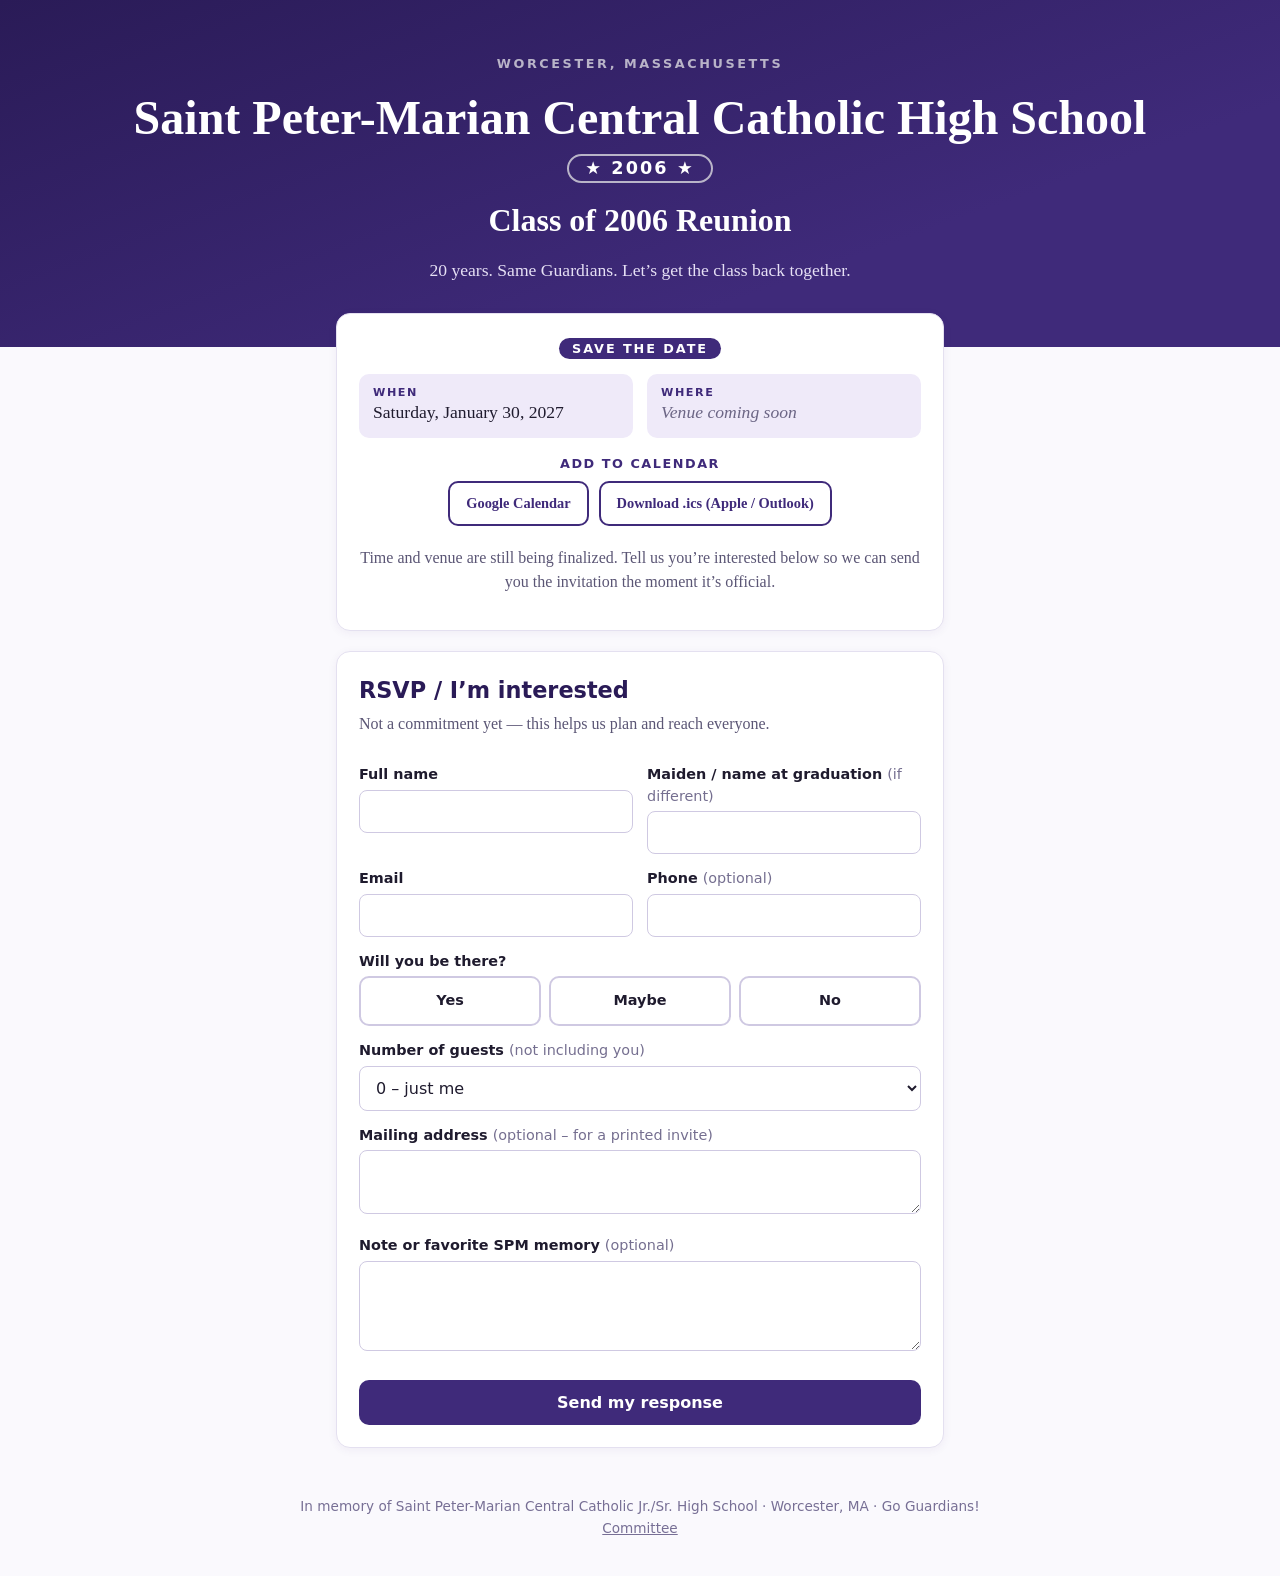
==== index.html @ f058d0aa "Set reunion date (Jan 30, 2027) and add add-to-calendar" ====
<!doctype html>
<html lang="en">
<head>
<meta charset="utf-8">
<meta name="viewport" content="width=device-width, initial-scale=1">
<title>Class of 2006 Reunion</title>
<meta name="description" content="Saint Peter-Marian Central Catholic High School, Class of 2006 – 20-year reunion. Save the date and RSVP.">
<meta property="og:title" content="SPM Class of 2006 – 20-Year Reunion">
<meta property="og:description" content="Save the date and let us know if you're coming.">
<link rel="stylesheet" href="style.css">
</head>
<body>
<header class="hero">
  <div class="eyebrow" id="loc">Worcester, Massachusetts</div>
  <h1 id="school">Saint Peter-Marian Central Catholic High School</h1>
  <div class="year" id="year">&#9733; 2006 &#9733;</div>
  <h1 id="title" style="font-size:clamp(1.4rem,4.5vw,2rem);margin-top:.5em">Class of 2006 Reunion</h1>
  <p id="tagline"></p>
</header>

<main class="wrap">
  <section class="card save">
    <span class="badge">Save the date</span>
    <div class="facts">
      <div class="fact tbd" id="f-date"><small>When</small><span>Date coming soon</span></div>
      <div class="fact tbd" id="f-venue"><small>Where</small><span>Venue coming soon</span></div>
    </div>
    <div id="cal" hidden style="margin-top:16px">
      <div class="sans" style="font-size:.8rem;font-weight:700;letter-spacing:.12em;text-transform:uppercase;color:var(--purple);margin-bottom:8px">Add to calendar</div>
      <a class="btn secondary" id="cal-google" target="_blank" rel="noopener">Google Calendar</a>
      <a class="btn secondary" id="cal-ics" href="#" style="margin-left:6px">Download .ics (Apple / Outlook)</a>
    </div>
    <p class="sub" style="margin-top:14px">Time and venue are still being finalized. Tell us you&rsquo;re interested below so we can send you the invitation the moment it&rsquo;s official.</p>
  </section>

  <section class="card" id="rsvp-card">
    <div id="form-head">
      <h2>RSVP / I&rsquo;m interested</h2>
      <p class="sub">Not a commitment yet &mdash; this helps us plan and reach everyone.</p>
    </div>
    <form id="rsvp" novalidate onsubmit="return false">
      <div class="row">
        <div><label for="full_name">Full name</label><input id="full_name" name="full_name" required maxlength="200" autocomplete="name"></div>
        <div><label for="maiden_name">Maiden / name at graduation <span class="opt">(if different)</span></label><input id="maiden_name" name="maiden_name" maxlength="200"></div>
      </div>
      <div class="row">
        <div><label for="email">Email</label><input id="email" name="email" type="email" required maxlength="320" autocomplete="email"></div>
        <div><label for="phone">Phone <span class="opt">(optional)</span></label><input id="phone" name="phone" type="tel" maxlength="50" autocomplete="tel"></div>
      </div>
      <label id="att-l">Will you be there?</label>
      <div class="choices" role="radiogroup" aria-labelledby="att-l">
        <label><input type="radio" name="attending" value="yes"><span>Yes</span></label>
        <label><input type="radio" name="attending" value="maybe"><span>Maybe</span></label>
        <label><input type="radio" name="attending" value="no"><span>No</span></label>
      </div>
      <div id="guests-wrap">
        <label for="guests">Number of guests <span class="opt">(not including you)</span></label>
        <select id="guests" name="guests"><option value="0">0 &ndash; just me</option><option>1</option><option>2</option><option>3</option><option>4</option><option>5</option></select>
      </div>
      <label for="address">Mailing address <span class="opt">(optional &ndash; for a printed invite)</span></label>
      <textarea id="address" name="address" rows="2" maxlength="500" autocomplete="street-address" style="min-height:64px"></textarea>
      <label for="note">Note or favorite SPM memory <span class="opt">(optional)</span></label>
      <textarea id="note" name="note" maxlength="3000"></textarea>
      <div class="hp" aria-hidden="true"><label>Website <input name="website" tabindex="-1" autocomplete="off"></label></div>
      <div class="msg err" id="err" hidden></div>
      <button class="submit" id="go" type="submit">Send my response</button>
    </form>
    <div class="thanks" id="thanks" hidden>
      <h2>Thank you! &#127881;</h2>
      <p id="thanks-msg"></p>
      <p class="sub">Once you&rsquo;re done here, tell your classmates &mdash; share this page!</p>
    </div>
  </section>
</main>
<footer>
  <div>In memory of Saint Peter-Marian Central Catholic Jr./Sr. High School &middot; Worcester, MA &middot; Go Guardians!</div>
  <div id="contact" style="margin-top:6px"></div>
  <div style="margin-top:6px"><a href="admin.html" rel="nofollow">Committee</a></div>
</footer>
<script src="config.js"></script>
<script src="app.js"></script>
</body>
</html>
---- style.css ----
:root{--purple:#3f2a7a;--purple-d:#2a1b57;--purple-l:#efeaf9;--silver:#b9b4c8;--ink:#1f1b2e;--bg:#faf9fd;--ok:#1f7a4d;--warn:#b26a00;--bad:#a1263a}
*{box-sizing:border-box}
html{-webkit-text-size-adjust:100%}
body{margin:0;font-family:Georgia,"Times New Roman",serif;color:var(--ink);background:var(--bg);line-height:1.5}
h1,h2,h3,.sans,label,button,input,select,textarea,table{font-family:system-ui,-apple-system,"Segoe UI",Roboto,Helvetica,Arial,sans-serif}
.hero{background:linear-gradient(160deg,var(--purple-d),var(--purple) 70%);color:#fff;text-align:center;padding:56px 20px 64px}
.hero .eyebrow{letter-spacing:.2em;text-transform:uppercase;font:600 .8rem system-ui,sans-serif;color:var(--silver)}
.hero h1{font-family:Georgia,serif;font-size:clamp(1.8rem,6vw,3rem);margin:.4em 0 .1em;line-height:1.15}
.hero .year{display:inline-block;margin:.2em 0;padding:.15em .9em;border:2px solid var(--silver);border-radius:999px;font:700 1.1rem system-ui,sans-serif;letter-spacing:.12em}
.hero p{max-width:34rem;margin:1em auto 0;color:#e6e0f5;font-size:1.1rem}
.wrap{max-width:40rem;margin:0 auto;padding:0 16px}
.card{background:#fff;border:1px solid #e4e0f0;border-radius:14px;padding:22px;box-shadow:0 2px 10px rgba(63,42,122,.06);margin:20px 0}
.save{margin-top:-34px;text-align:center}
.save .badge{display:inline-block;background:var(--purple);color:#fff;border-radius:999px;padding:.25em 1em;font:700 .8rem system-ui;letter-spacing:.15em;text-transform:uppercase}
.facts{display:grid;gap:14px;margin-top:14px}
@media(min-width:560px){.facts{grid-template-columns:1fr 1fr}}
.fact{background:var(--purple-l);border-radius:10px;padding:12px 14px;text-align:left}
.fact small{display:block;font:700 .7rem system-ui;letter-spacing:.14em;text-transform:uppercase;color:var(--purple)}
.fact span{font-size:1.1rem}
.fact.tbd span{color:#6c6685;font-style:italic}
h2{color:var(--purple-d);margin:0 0 4px;font-size:1.4rem}
.sub{margin:0 0 14px;color:#5b5675}
label{display:block;font-weight:600;font-size:.9rem;margin:14px 0 4px}
label .opt{font-weight:400;color:#756f90}
input,select,textarea{width:100%;font-size:16px;padding:11px 12px;border:1px solid #cfc9e2;border-radius:8px;background:#fff;color:var(--ink)}
input:focus,select:focus,textarea:focus{outline:2px solid var(--purple);outline-offset:1px;border-color:var(--purple)}
textarea{min-height:90px;resize:vertical}
.row{display:grid;gap:0 14px}
@media(min-width:560px){.row{grid-template-columns:1fr 1fr}}
.choices{display:flex;gap:8px;flex-wrap:wrap}
.choices label{flex:1;min-width:6rem;margin:0;font-weight:600}
.choices input{position:absolute;opacity:0;width:1px;height:1px}
.choices span{display:block;text-align:center;padding:12px;border:2px solid #cfc9e2;border-radius:10px;cursor:pointer;background:#fff}
.choices input:checked+span{background:var(--purple);color:#fff;border-color:var(--purple)}
.choices input:focus-visible+span{outline:2px solid var(--purple);outline-offset:2px}
button,.btn{background:var(--purple);color:#fff;border:0;border-radius:10px;padding:13px 22px;font-size:1rem;font-weight:700;cursor:pointer;text-decoration:none;display:inline-block}
button:hover,.btn:hover{background:var(--purple-d)}
button.secondary{background:#fff;color:var(--purple);border:2px solid var(--purple)}
button.danger{background:#fff;color:var(--bad);border:1px solid var(--bad);padding:6px 10px;font-size:.8rem}
button:disabled{opacity:.6;cursor:wait}
.submit{margin-top:22px;width:100%}
.hp{position:absolute;left:-9999px;height:0;overflow:hidden}
.msg{padding:12px 14px;border-radius:8px;margin-top:14px;font-family:system-ui}
.msg.err{background:#fdecef;color:var(--bad)}
.thanks{text-align:center;padding:20px 8px}
.thanks h2{font-size:1.7rem}
footer{text-align:center;color:#776f95;font:.85rem system-ui;padding:30px 16px 40px}
footer a{color:inherit}
/* admin */
.admin{max-width:78rem;margin:0 auto;padding:16px}
.counts{display:grid;grid-template-columns:repeat(2,1fr);gap:10px;margin:14px 0}
@media(min-width:700px){.counts{grid-template-columns:repeat(5,1fr)}}
.stat{background:#fff;border:1px solid #e4e0f0;border-radius:12px;padding:12px;text-align:center}
.stat b{display:block;font-size:1.8rem;color:var(--purple-d)}
.stat small{font:700 .7rem system-ui;letter-spacing:.1em;text-transform:uppercase;color:#6c6685}
.tools{display:flex;gap:10px;flex-wrap:wrap;align-items:center;margin:10px 0}
.tools input{max-width:20rem}
.tablewrap{overflow-x:auto;background:#fff;border:1px solid #e4e0f0;border-radius:12px}
table{border-collapse:collapse;width:100%;font-size:.88rem}
th,td{text-align:left;padding:9px 10px;border-bottom:1px solid #eee9f7;vertical-align:top}
th{background:var(--purple-l);color:var(--purple-d);white-space:nowrap}
td.note{min-width:14rem;max-width:26rem;white-space:pre-wrap}
.pill{display:inline-block;padding:2px 9px;border-radius:999px;font-weight:700;font-size:.78rem;color:#fff}
.pill.yes{background:var(--ok)}.pill.maybe{background:var(--warn)}.pill.no{background:var(--bad)}

a.btn.secondary{background:#fff;color:var(--purple);border:2px solid var(--purple);padding:10px 16px;font-size:.9rem;margin-bottom:6px}
a.btn.secondary:hover{background:var(--purple-l)}
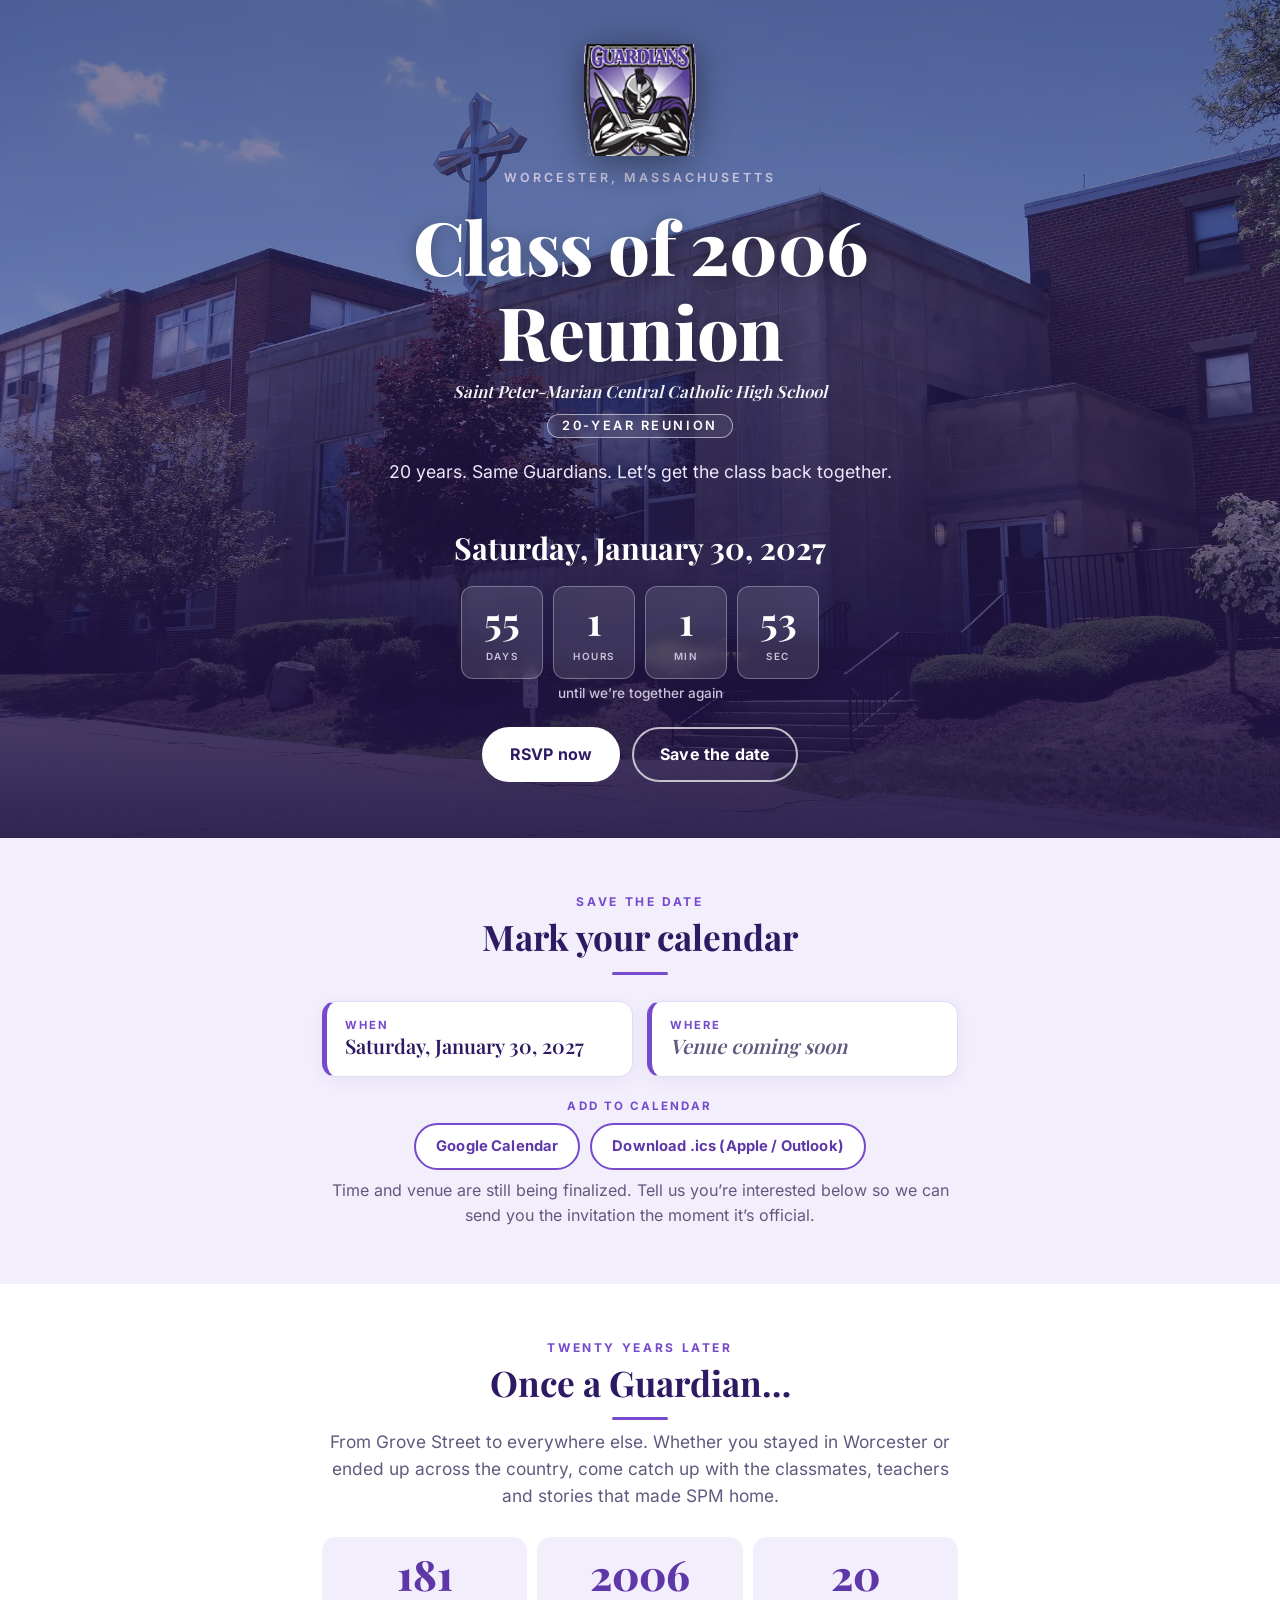
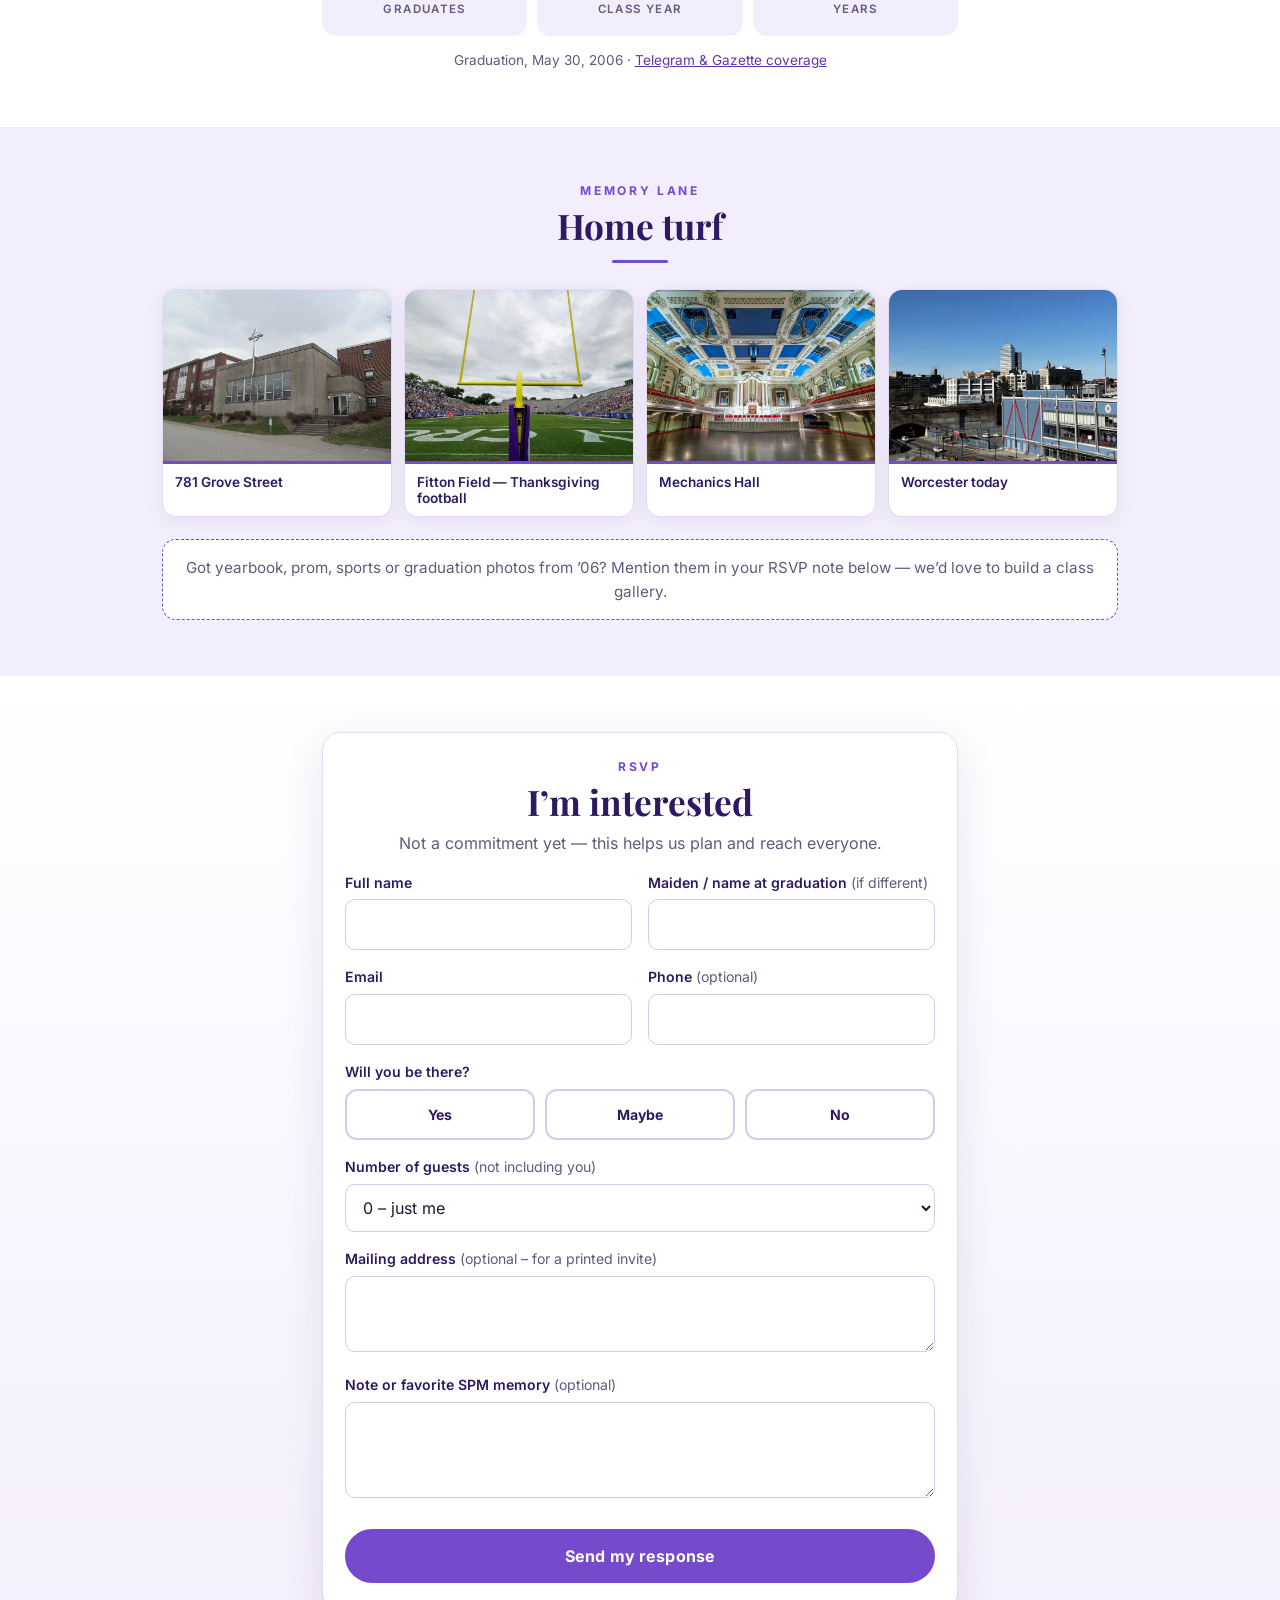
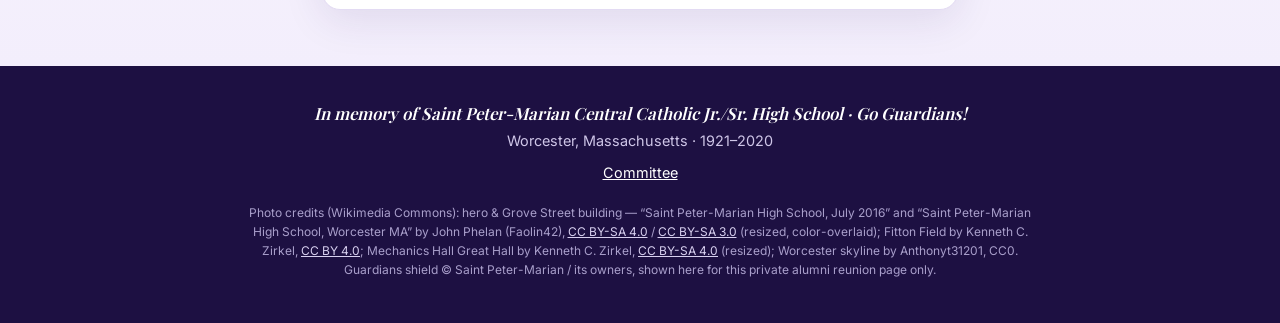
==== commit 85ba3461: "Redesign: school purple/white, photo hero, countdown, gallery, self-hosted fonts and optimized image" ====
--- a/index.html
+++ b/index.html
@@ -6,76 +6,145 @@
 <title>Class of 2006 Reunion</title>
 <meta name="description" content="Saint Peter-Marian Central Catholic High School, Class of 2006 – 20-year reunion. Save the date and RSVP.">
 <meta property="og:title" content="SPM Class of 2006 – 20-Year Reunion">
-<meta property="og:description" content="Save the date and let us know if you're coming.">
+<meta property="og:description" content="Saturday, January 30, 2027. Save the date and let us know you're coming.">
+<meta property="og:image" content="img/hero-sm.webp">
+<meta name="theme-color" content="#2E1A63">
+<link rel="icon" href="img/guardians.webp" type="image/webp">
+<link rel="preload" href="fonts/PlayfairDisplay-48d1e9.woff2" as="font" type="font/woff2" crossorigin>
 <link rel="stylesheet" href="style.css">
 </head>
 <body>
 <header class="hero">
-  <div class="eyebrow" id="loc">Worcester, Massachusetts</div>
-  <h1 id="school">Saint Peter-Marian Central Catholic High School</h1>
-  <div class="year" id="year">&#9733; 2006 &#9733;</div>
-  <h1 id="title" style="font-size:clamp(1.4rem,4.5vw,2rem);margin-top:.5em">Class of 2006 Reunion</h1>
-  <p id="tagline"></p>
+  <div class="hero-in">
+    <div class="crest"><img src="img/guardians.webp" alt="Saint Peter-Marian Guardians shield" width="112" height="112"></div>
+    <div class="eyebrow" id="loc">Worcester, Massachusetts</div>
+    <h1 id="title">Class of 2006 Reunion</h1>
+    <p class="school" id="school">Saint Peter-Marian Central Catholic High School</p>
+    <div class="year" id="year">20 Years</div>
+    <p class="tagline" id="tagline"></p>
+    <div class="hero-date tbd" id="hero-date">Date coming soon</div>
+    <div class="countdown" id="countdown" hidden>
+      <div class="cd"><b id="cd-d">0</b><small>Days</small></div>
+      <div class="cd"><b id="cd-h">0</b><small>Hours</small></div>
+      <div class="cd"><b id="cd-m">0</b><small>Min</small></div>
+      <div class="cd"><b id="cd-s">0</b><small>Sec</small></div>
+    </div>
+    <p class="cd-note" id="cd-note" hidden></p>
+    <div class="cta">
+      <a class="btn light" href="#rsvp-card">RSVP now</a>
+      <a class="btn ghost" href="#save">Save the date</a>
+    </div>
+  </div>
 </header>
 
-<main class="wrap">
-  <section class="card save">
-    <span class="badge">Save the date</span>
-    <div class="facts">
-      <div class="fact tbd" id="f-date"><small>When</small><span>Date coming soon</span></div>
-      <div class="fact tbd" id="f-venue"><small>Where</small><span>Venue coming soon</span></div>
+<main>
+  <section class="save" id="save">
+    <div class="wrap narrow center">
+      <div class="kicker">Save the date</div>
+      <h2>Mark your calendar</h2>
+      <div class="divider"></div>
+      <div class="facts">
+        <div class="fact tbd" id="f-date"><small>When</small><span>Date coming soon</span></div>
+        <div class="fact tbd" id="f-venue"><small>Where</small><span>Venue coming soon</span></div>
+      </div>
+      <div class="calbox" id="cal" hidden>
+        <div class="lbl">Add to calendar</div>
+        <a class="btn secondary" id="cal-google" target="_blank" rel="noopener">Google Calendar</a>
+        <a class="btn secondary" id="cal-ics" href="#">Download .ics (Apple / Outlook)</a>
+      </div>
+      <p class="sub">Time and venue are still being finalized. Tell us you&rsquo;re interested below so we can send you the invitation the moment it&rsquo;s official.</p>
     </div>
-    <div id="cal" hidden style="margin-top:16px">
-      <div class="sans" style="font-size:.8rem;font-weight:700;letter-spacing:.12em;text-transform:uppercase;color:var(--purple);margin-bottom:8px">Add to calendar</div>
-      <a class="btn secondary" id="cal-google" target="_blank" rel="noopener">Google Calendar</a>
-      <a class="btn secondary" id="cal-ics" href="#" style="margin-left:6px">Download .ics (Apple / Outlook)</a>
-    </div>
-    <p class="sub" style="margin-top:14px">Time and venue are still being finalized. Tell us you&rsquo;re interested below so we can send you the invitation the moment it&rsquo;s official.</p>
   </section>
 
-  <section class="card" id="rsvp-card">
-    <div id="form-head">
-      <h2>RSVP / I&rsquo;m interested</h2>
-      <p class="sub">Not a commitment yet &mdash; this helps us plan and reach everyone.</p>
+  <section class="about">
+    <div class="wrap narrow center">
+      <div class="kicker">Twenty years later</div>
+      <h2>Once a Guardian&hellip;</h2>
+      <div class="divider"></div>
+      <p class="sub" style="font-size:1.08rem">From Grove Street to everywhere else. Whether you stayed in Worcester or ended up across the country, come catch up with the classmates, teachers and stories that made SPM home.</p>
+      <div class="stats">
+        <div><b>181</b><span>Graduates</span></div>
+        <div><b>2006</b><span>Class year</span></div>
+        <div><b>20</b><span>Years</span></div>
+      </div>
+      <p class="sub" style="font-size:.85rem;margin-top:14px">Graduation, May 30, 2006 &middot; <a href="https://www.telegram.com/story/news/local/east-valley/2006/05/31/power-potential/53092693007/" target="_blank" rel="noopener">Telegram &amp; Gazette coverage</a></p>
     </div>
-    <form id="rsvp" novalidate onsubmit="return false">
-      <div class="row">
-        <div><label for="full_name">Full name</label><input id="full_name" name="full_name" required maxlength="200" autocomplete="name"></div>
-        <div><label for="maiden_name">Maiden / name at graduation <span class="opt">(if different)</span></label><input id="maiden_name" name="maiden_name" maxlength="200"></div>
+  </section>
+
+  <section style="background:var(--lav)">
+    <div class="wrap">
+      <div class="center">
+        <div class="kicker">Memory lane</div>
+        <h2>Home turf</h2>
+        <div class="divider"></div>
       </div>
-      <div class="row">
-        <div><label for="email">Email</label><input id="email" name="email" type="email" required maxlength="320" autocomplete="email"></div>
-        <div><label for="phone">Phone <span class="opt">(optional)</span></label><input id="phone" name="phone" type="tel" maxlength="50" autocomplete="tel"></div>
+      <div class="gallery">
+        <figure><img src="img/spm-grove.webp" alt="Saint Peter-Marian High School building on Grove Street, Worcester" loading="lazy" width="900" height="675"><figcaption>781 Grove Street</figcaption></figure>
+        <figure><img src="img/fitton-field.webp" alt="Fitton Field at Holy Cross" loading="lazy" width="900" height="600"><figcaption>Fitton Field &mdash; Thanksgiving football</figcaption></figure>
+        <figure><img src="img/mechanics-hall.webp" alt="Great Hall of Mechanics Hall, Worcester" loading="lazy" width="900" height="528"><figcaption>Mechanics Hall</figcaption></figure>
+        <figure><img src="img/worcester-skyline.webp" alt="Worcester skyline" loading="lazy" width="1100" height="427"><figcaption>Worcester today</figcaption></figure>
       </div>
-      <label id="att-l">Will you be there?</label>
-      <div class="choices" role="radiogroup" aria-labelledby="att-l">
-        <label><input type="radio" name="attending" value="yes"><span>Yes</span></label>
-        <label><input type="radio" name="attending" value="maybe"><span>Maybe</span></label>
-        <label><input type="radio" name="attending" value="no"><span>No</span></label>
+      <div class="photo-ask">Got yearbook, prom, sports or graduation photos from &rsquo;06? Mention them in your RSVP note below &mdash; we&rsquo;d love to build a class gallery.</div>
+    </div>
+  </section>
+
+  <section class="rsvp-sec">
+    <div class="wrap narrow">
+      <div class="card" id="rsvp-card">
+        <div id="form-head" class="center">
+          <div class="kicker">RSVP</div>
+          <h2>I&rsquo;m interested</h2>
+          <p class="sub">Not a commitment yet &mdash; this helps us plan and reach everyone.</p>
+        </div>
+        <form id="rsvp" novalidate onsubmit="return false">
+          <div class="row">
+            <div><label for="full_name">Full name</label><input id="full_name" name="full_name" required maxlength="200" autocomplete="name"></div>
+            <div><label for="maiden_name">Maiden / name at graduation <span class="opt">(if different)</span></label><input id="maiden_name" name="maiden_name" maxlength="200"></div>
+          </div>
+          <div class="row">
+            <div><label for="email">Email</label><input id="email" name="email" type="email" required maxlength="320" autocomplete="email"></div>
+            <div><label for="phone">Phone <span class="opt">(optional)</span></label><input id="phone" name="phone" type="tel" maxlength="50" autocomplete="tel"></div>
+          </div>
+          <label id="att-l">Will you be there?</label>
+          <div class="choices" role="radiogroup" aria-labelledby="att-l">
+            <label><input type="radio" name="attending" value="yes"><span>Yes</span></label>
+            <label><input type="radio" name="attending" value="maybe"><span>Maybe</span></label>
+            <label><input type="radio" name="attending" value="no"><span>No</span></label>
+          </div>
+          <div id="guests-wrap">
+            <label for="guests">Number of guests <span class="opt">(not including you)</span></label>
+            <select id="guests" name="guests"><option value="0">0 &ndash; just me</option><option>1</option><option>2</option><option>3</option><option>4</option><option>5</option></select>
+          </div>
+          <label for="address">Mailing address <span class="opt">(optional &ndash; for a printed invite)</span></label>
+          <textarea id="address" name="address" rows="2" maxlength="500" autocomplete="street-address" style="min-height:70px"></textarea>
+          <label for="note">Note or favorite SPM memory <span class="opt">(optional)</span></label>
+          <textarea id="note" name="note" maxlength="3000"></textarea>
+          <div class="hp" aria-hidden="true"><label>Website <input name="website" tabindex="-1" autocomplete="off"></label></div>
+          <div class="msg err" id="err" hidden></div>
+          <button class="submit" id="go" type="submit">Send my response</button>
+        </form>
+        <div class="thanks" id="thanks" hidden>
+          <h2>Thank you! &#127881;</h2>
+          <p id="thanks-msg"></p>
+          <p class="sub">Tell your classmates &mdash; share this page!</p>
+        </div>
       </div>
-      <div id="guests-wrap">
-        <label for="guests">Number of guests <span class="opt">(not including you)</span></label>
-        <select id="guests" name="guests"><option value="0">0 &ndash; just me</option><option>1</option><option>2</option><option>3</option><option>4</option><option>5</option></select>
-      </div>
-      <label for="address">Mailing address <span class="opt">(optional &ndash; for a printed invite)</span></label>
-      <textarea id="address" name="address" rows="2" maxlength="500" autocomplete="street-address" style="min-height:64px"></textarea>
-      <label for="note">Note or favorite SPM memory <span class="opt">(optional)</span></label>
-      <textarea id="note" name="note" maxlength="3000"></textarea>
-      <div class="hp" aria-hidden="true"><label>Website <input name="website" tabindex="-1" autocomplete="off"></label></div>
-      <div class="msg err" id="err" hidden></div>
-      <button class="submit" id="go" type="submit">Send my response</button>
-    </form>
-    <div class="thanks" id="thanks" hidden>
-      <h2>Thank you! &#127881;</h2>
-      <p id="thanks-msg"></p>
-      <p class="sub">Once you&rsquo;re done here, tell your classmates &mdash; share this page!</p>
     </div>
   </section>
 </main>
+
 <footer>
-  <div>In memory of Saint Peter-Marian Central Catholic Jr./Sr. High School &middot; Worcester, MA &middot; Go Guardians!</div>
-  <div id="contact" style="margin-top:6px"></div>
-  <div style="margin-top:6px"><a href="admin.html" rel="nofollow">Committee</a></div>
+  <div class="mem">In memory of Saint Peter-Marian Central Catholic Jr./Sr. High School &middot; Go Guardians!</div>
+  <div>Worcester, Massachusetts &middot; 1921&ndash;2020</div>
+  <div id="contact" style="margin-top:8px"></div>
+  <div style="margin-top:10px"><a href="admin.html" rel="nofollow">Committee</a></div>
+  <div class="credits">
+    Photo credits (Wikimedia Commons): hero &amp; Grove Street building &mdash; &ldquo;Saint Peter-Marian High School, July 2016&rdquo; and &ldquo;Saint Peter-Marian High School, Worcester MA&rdquo; by John Phelan (Faolin42), <a href="https://creativecommons.org/licenses/by-sa/4.0/" target="_blank" rel="noopener">CC BY-SA 4.0</a> / <a href="https://creativecommons.org/licenses/by-sa/3.0/" target="_blank" rel="noopener">CC BY-SA 3.0</a> (resized, color-overlaid);
+    Fitton Field by Kenneth C. Zirkel, <a href="https://creativecommons.org/licenses/by/4.0/" target="_blank" rel="noopener">CC BY 4.0</a>;
+    Mechanics Hall Great Hall by Kenneth C. Zirkel, <a href="https://creativecommons.org/licenses/by-sa/4.0/" target="_blank" rel="noopener">CC BY-SA 4.0</a> (resized);
+    Worcester skyline by Anthonyt31201, CC0.
+    Guardians shield &copy; Saint Peter-Marian / its owners, shown here for this private alumni reunion page only.
+  </div>
 </footer>
 <script src="config.js"></script>
 <script src="app.js"></script>
--- a/style.css
+++ b/style.css
@@ -1,67 +1,200 @@
-:root{--purple:#3f2a7a;--purple-d:#2a1b57;--purple-l:#efeaf9;--silver:#b9b4c8;--ink:#1f1b2e;--bg:#faf9fd;--ok:#1f7a4d;--warn:#b26a00;--bad:#a1263a}
+@font-face {
+  font-family: 'Inter';
+  font-style: normal;
+  font-weight: 400;
+  font-display: swap;
+  src: url(fonts/Inter-567244.woff2) format('woff2');
+  unicode-range: U+0000-00FF, U+0131, U+0152-0153, U+02BB-02BC, U+02C6, U+02DA, U+02DC, U+0304, U+0308, U+0329, U+2000-206F, U+20AC, U+2122, U+2191, U+2193, U+2212, U+2215, U+FEFF, U+FFFD;
+}
+@font-face {
+  font-family: 'Inter';
+  font-style: normal;
+  font-weight: 500;
+  font-display: swap;
+  src: url(fonts/Inter-567244.woff2) format('woff2');
+  unicode-range: U+0000-00FF, U+0131, U+0152-0153, U+02BB-02BC, U+02C6, U+02DA, U+02DC, U+0304, U+0308, U+0329, U+2000-206F, U+20AC, U+2122, U+2191, U+2193, U+2212, U+2215, U+FEFF, U+FFFD;
+}
+@font-face {
+  font-family: 'Inter';
+  font-style: normal;
+  font-weight: 600;
+  font-display: swap;
+  src: url(fonts/Inter-567244.woff2) format('woff2');
+  unicode-range: U+0000-00FF, U+0131, U+0152-0153, U+02BB-02BC, U+02C6, U+02DA, U+02DC, U+0304, U+0308, U+0329, U+2000-206F, U+20AC, U+2122, U+2191, U+2193, U+2212, U+2215, U+FEFF, U+FFFD;
+}
+@font-face {
+  font-family: 'Inter';
+  font-style: normal;
+  font-weight: 700;
+  font-display: swap;
+  src: url(fonts/Inter-567244.woff2) format('woff2');
+  unicode-range: U+0000-00FF, U+0131, U+0152-0153, U+02BB-02BC, U+02C6, U+02DA, U+02DC, U+0304, U+0308, U+0329, U+2000-206F, U+20AC, U+2122, U+2191, U+2193, U+2212, U+2215, U+FEFF, U+FFFD;
+}
+@font-face {
+  font-family: 'Playfair Display';
+  font-style: normal;
+  font-weight: 600;
+  font-display: swap;
+  src: url(fonts/PlayfairDisplay-48d1e9.woff2) format('woff2');
+  unicode-range: U+0000-00FF, U+0131, U+0152-0153, U+02BB-02BC, U+02C6, U+02DA, U+02DC, U+0304, U+0308, U+0329, U+2000-206F, U+20AC, U+2122, U+2191, U+2193, U+2212, U+2215, U+FEFF, U+FFFD;
+}
+@font-face {
+  font-family: 'Playfair Display';
+  font-style: normal;
+  font-weight: 700;
+  font-display: swap;
+  src: url(fonts/PlayfairDisplay-48d1e9.woff2) format('woff2');
+  unicode-range: U+0000-00FF, U+0131, U+0152-0153, U+02BB-02BC, U+02C6, U+02DA, U+02DC, U+0304, U+0308, U+0329, U+2000-206F, U+20AC, U+2122, U+2191, U+2193, U+2212, U+2215, U+FEFF, U+FFFD;
+}
+@font-face {
+  font-family: 'Playfair Display';
+  font-style: normal;
+  font-weight: 800;
+  font-display: swap;
+  src: url(fonts/PlayfairDisplay-48d1e9.woff2) format('woff2');
+  unicode-range: U+0000-00FF, U+0131, U+0152-0153, U+02BB-02BC, U+02C6, U+02DA, U+02DC, U+0304, U+0308, U+0329, U+2000-206F, U+20AC, U+2122, U+2191, U+2193, U+2212, U+2215, U+FEFF, U+FFFD;
+}
+/* ===== SPM Class of 2006 — purple & white =====
+   Brand purple #754ACC (school color per MaxPreps school profile; matches the Guardians shield). */
+:root{
+  --purple:#754ACC; --purple-m:#5E37A8; --purple-d:#2E1A63; --purple-dd:#1d1042;
+  --lav:#F3EEFC; --lav2:#E6DCF8; --silver:#C9C3DC; --ink:#1E1735; --muted:#62597F; --line:#E3DBF3;
+  --bg:#FFFFFF; --ok:#1F7A4D; --warn:#B26A00; --bad:#A1263A;
+  --serif:'Playfair Display',Georgia,'Times New Roman',serif;
+  --sans:'Inter',system-ui,-apple-system,'Segoe UI',Roboto,Helvetica,Arial,sans-serif;
+}
 *{box-sizing:border-box}
-html{-webkit-text-size-adjust:100%}
-body{margin:0;font-family:Georgia,"Times New Roman",serif;color:var(--ink);background:var(--bg);line-height:1.5}
-h1,h2,h3,.sans,label,button,input,select,textarea,table{font-family:system-ui,-apple-system,"Segoe UI",Roboto,Helvetica,Arial,sans-serif}
-.hero{background:linear-gradient(160deg,var(--purple-d),var(--purple) 70%);color:#fff;text-align:center;padding:56px 20px 64px}
-.hero .eyebrow{letter-spacing:.2em;text-transform:uppercase;font:600 .8rem system-ui,sans-serif;color:var(--silver)}
-.hero h1{font-family:Georgia,serif;font-size:clamp(1.8rem,6vw,3rem);margin:.4em 0 .1em;line-height:1.15}
-.hero .year{display:inline-block;margin:.2em 0;padding:.15em .9em;border:2px solid var(--silver);border-radius:999px;font:700 1.1rem system-ui,sans-serif;letter-spacing:.12em}
-.hero p{max-width:34rem;margin:1em auto 0;color:#e6e0f5;font-size:1.1rem}
-.wrap{max-width:40rem;margin:0 auto;padding:0 16px}
-.card{background:#fff;border:1px solid #e4e0f0;border-radius:14px;padding:22px;box-shadow:0 2px 10px rgba(63,42,122,.06);margin:20px 0}
-.save{margin-top:-34px;text-align:center}
-.save .badge{display:inline-block;background:var(--purple);color:#fff;border-radius:999px;padding:.25em 1em;font:700 .8rem system-ui;letter-spacing:.15em;text-transform:uppercase}
-.facts{display:grid;gap:14px;margin-top:14px}
-@media(min-width:560px){.facts{grid-template-columns:1fr 1fr}}
-.fact{background:var(--purple-l);border-radius:10px;padding:12px 14px;text-align:left}
-.fact small{display:block;font:700 .7rem system-ui;letter-spacing:.14em;text-transform:uppercase;color:var(--purple)}
-.fact span{font-size:1.1rem}
-.fact.tbd span{color:#6c6685;font-style:italic}
-h2{color:var(--purple-d);margin:0 0 4px;font-size:1.4rem}
-.sub{margin:0 0 14px;color:#5b5675}
-label{display:block;font-weight:600;font-size:.9rem;margin:14px 0 4px}
-label .opt{font-weight:400;color:#756f90}
-input,select,textarea{width:100%;font-size:16px;padding:11px 12px;border:1px solid #cfc9e2;border-radius:8px;background:#fff;color:var(--ink)}
-input:focus,select:focus,textarea:focus{outline:2px solid var(--purple);outline-offset:1px;border-color:var(--purple)}
-textarea{min-height:90px;resize:vertical}
-.row{display:grid;gap:0 14px}
-@media(min-width:560px){.row{grid-template-columns:1fr 1fr}}
-.choices{display:flex;gap:8px;flex-wrap:wrap}
-.choices label{flex:1;min-width:6rem;margin:0;font-weight:600}
+html{-webkit-text-size-adjust:100%;scroll-behavior:smooth}
+body{margin:0;font-family:var(--sans);color:var(--ink);background:var(--bg);line-height:1.55;font-size:16px}
+h1,h2,h3{font-family:var(--serif);line-height:1.15;margin:0}
+a{color:var(--purple-m)}
+img{max-width:100%;height:auto;display:block}
+.wrap{max-width:62rem;margin:0 auto;padding:0 18px}
+.narrow{max-width:42rem;margin-left:auto;margin-right:auto}
+
+/* ---- hero ---- */
+.hero{position:relative;color:#fff;text-align:center;overflow:hidden;isolation:isolate;
+  background:var(--purple-d) url(img/hero-sm.webp) center 40%/cover no-repeat}
+@media(min-width:900px){.hero{background-image:url(img/hero.webp)}}
+.hero::before{content:"";position:absolute;inset:0;z-index:-1;
+  background:linear-gradient(180deg,rgba(29,16,66,.55) 0%,rgba(46,26,99,.50) 40%,rgba(29,16,66,.90) 100%)}
+.hero-in{max-width:46rem;margin:0 auto;padding:44px 20px 56px}
+.crest{width:112px;height:112px;margin:0 auto 14px;filter:drop-shadow(0 6px 18px rgba(0,0,0,.45))}
+.crest img{width:100%;height:100%;object-fit:contain}
+.eyebrow{font:600 .78rem var(--sans);letter-spacing:.24em;text-transform:uppercase;color:var(--silver)}
+.hero h1{font-size:clamp(2.5rem,10vw,4.6rem);font-weight:800;margin:.25em 0 .1em;letter-spacing:-.01em;text-shadow:0 2px 20px rgba(0,0,0,.35)}
+.school{font:600 1.05rem var(--serif);font-style:italic;color:#fff;opacity:.95;margin:0}
+.year{display:inline-block;margin:.9em 0 0;padding:.3em 1.1em;border:1px solid rgba(255,255,255,.55);border-radius:999px;font:600 .8rem var(--sans);letter-spacing:.2em;text-transform:uppercase;background:rgba(255,255,255,.08);backdrop-filter:blur(4px)}
+.tagline{max-width:32rem;margin:1.1em auto 0;color:#EDE7FB;font-size:1.1rem}
+.hero-date{margin:1.4em 0 .2em;font:700 clamp(1.3rem,5vw,1.9rem) var(--serif)}
+.hero-date.tbd{font-style:italic;font-weight:600;opacity:.9}
+.countdown{display:flex;justify-content:center;gap:10px;margin:18px auto 6px}
+.cd{min-width:64px;padding:10px 6px;border-radius:12px;background:rgba(255,255,255,.12);border:1px solid rgba(255,255,255,.3);backdrop-filter:blur(6px)}
+.cd b{display:block;font:700 1.9rem var(--serif);line-height:1.1;font-variant-numeric:tabular-nums}
+.cd small{font:600 .62rem var(--sans);letter-spacing:.16em;text-transform:uppercase;color:var(--silver)}
+@media(min-width:560px){.cd{min-width:82px;padding:12px 8px}.cd b{font-size:2.4rem}}
+.cd-note{font:500 .85rem var(--sans);color:var(--silver);margin:0}
+.cta{display:flex;gap:12px;justify-content:center;flex-wrap:wrap;margin-top:26px}
+
+/* ---- buttons ---- */
+button,.btn{font-family:var(--sans);background:var(--purple);color:#fff;border:2px solid var(--purple);border-radius:999px;padding:13px 26px;font-size:1rem;font-weight:700;cursor:pointer;text-decoration:none;display:inline-block;transition:.15s;letter-spacing:.01em}
+button:hover,.btn:hover{background:var(--purple-m);border-color:var(--purple-m)}
+.btn.light{background:#fff;color:var(--purple-d);border-color:#fff}
+.btn.light:hover{background:var(--lav);border-color:var(--lav)}
+.btn.ghost{background:transparent;color:#fff;border-color:rgba(255,255,255,.7)}
+.btn.ghost:hover{background:rgba(255,255,255,.14)}
+button.secondary,a.btn.secondary{background:#fff;color:var(--purple-m);border:2px solid var(--purple);padding:10px 20px;font-size:.92rem}
+button.secondary:hover,a.btn.secondary:hover{background:var(--lav)}
+button.danger{background:#fff;color:var(--bad);border:1px solid var(--bad);padding:5px 12px;font-size:.78rem}
+button.danger:hover{background:#fdecef}
+button:disabled{opacity:.6;cursor:wait}
+a:focus-visible,button:focus-visible{outline:3px solid #fff;outline-offset:2px;box-shadow:0 0 0 5px var(--purple)}
+
+/* ---- sections ---- */
+section{padding:56px 0}
+.kicker{font:700 .75rem var(--sans);letter-spacing:.22em;text-transform:uppercase;color:var(--purple);margin-bottom:8px}
+h2{color:var(--purple-d);font-size:clamp(1.6rem,5vw,2.2rem);font-weight:700}
+.sub{color:var(--muted);margin:.5em 0 0}
+.center{text-align:center}
+.divider{width:56px;height:3px;background:var(--purple);border-radius:3px;margin:14px auto 0}
+
+.save{background:var(--lav)}
+.facts{display:grid;gap:14px;margin:26px 0 8px;text-align:left}
+@media(min-width:620px){.facts{grid-template-columns:1fr 1fr}}
+.fact{background:#fff;border:1px solid var(--line);border-left:5px solid var(--purple);border-radius:14px;padding:16px 18px;box-shadow:0 4px 18px rgba(46,26,99,.06)}
+.fact small{display:block;font:700 .7rem var(--sans);letter-spacing:.18em;text-transform:uppercase;color:var(--purple)}
+.fact span{font:600 1.25rem var(--serif);color:var(--purple-d)}
+.fact.tbd span{color:var(--muted);font-style:italic;font-weight:500}
+.calbox{margin-top:22px;display:flex;gap:10px;justify-content:center;flex-wrap:wrap;align-items:center}
+.calbox .lbl{width:100%;font:700 .72rem var(--sans);letter-spacing:.18em;text-transform:uppercase;color:var(--purple)}
+
+.stats{display:grid;grid-template-columns:repeat(3,1fr);gap:10px;margin-top:28px}
+.stats div{text-align:center;padding:16px 6px;border-radius:14px;background:var(--lav)}
+.stats b{display:block;font:800 clamp(1.8rem,7vw,2.6rem) var(--serif);color:var(--purple-m);line-height:1}
+.stats span{font:600 .72rem var(--sans);letter-spacing:.12em;text-transform:uppercase;color:var(--muted)}
+.about p{font-size:1.08rem}
+
+.gallery{display:grid;gap:12px;margin-top:26px;grid-template-columns:1fr}
+@media(min-width:620px){.gallery{grid-template-columns:repeat(2,1fr)}}
+@media(min-width:900px){.gallery{grid-template-columns:repeat(4,1fr)}}
+.gallery figure{margin:0;border-radius:14px;overflow:hidden;background:#fff;border:1px solid var(--line);box-shadow:0 4px 18px rgba(46,26,99,.07)}
+.gallery img{width:100%;height:auto;aspect-ratio:4/3;object-fit:cover}
+.gallery figcaption{padding:10px 12px;font:600 .85rem var(--sans);color:var(--purple-d);border-top:3px solid var(--purple)}
+.photo-ask{margin-top:22px;padding:16px 18px;border:1.5px dashed var(--purple);border-radius:14px;background:#fff;text-align:center;color:var(--muted);font-size:.95rem}
+
+.rsvp-sec{background:linear-gradient(180deg,#fff,var(--lav))}
+.card{background:#fff;border:1px solid var(--line);border-radius:18px;padding:26px 22px;box-shadow:0 10px 40px rgba(46,26,99,.10)}
+label{display:block;font-weight:600;font-size:.88rem;margin:16px 0 6px;color:var(--purple-d)}
+label .opt{font-weight:400;color:var(--muted)}
+input,select,textarea{width:100%;font:inherit;font-size:16px;padding:12px 13px;border:1.5px solid #D5CBEA;border-radius:10px;background:#fff;color:var(--ink)}
+input:focus,select:focus,textarea:focus{outline:3px solid rgba(117,74,204,.28);border-color:var(--purple)}
+textarea{min-height:96px;resize:vertical}
+.row{display:grid;gap:0 16px}
+@media(min-width:620px){.row{grid-template-columns:1fr 1fr}}
+.choices{display:flex;gap:10px;flex-wrap:wrap}
+.choices label{flex:1;min-width:6rem;margin:0}
 .choices input{position:absolute;opacity:0;width:1px;height:1px}
-.choices span{display:block;text-align:center;padding:12px;border:2px solid #cfc9e2;border-radius:10px;cursor:pointer;background:#fff}
+.choices span{display:block;text-align:center;padding:13px;border:2px solid #D5CBEA;border-radius:12px;cursor:pointer;background:#fff;font-weight:700;color:var(--purple-d);transition:.12s}
+.choices span:hover{border-color:var(--purple)}
 .choices input:checked+span{background:var(--purple);color:#fff;border-color:var(--purple)}
-.choices input:focus-visible+span{outline:2px solid var(--purple);outline-offset:2px}
-button,.btn{background:var(--purple);color:#fff;border:0;border-radius:10px;padding:13px 22px;font-size:1rem;font-weight:700;cursor:pointer;text-decoration:none;display:inline-block}
-button:hover,.btn:hover{background:var(--purple-d)}
-button.secondary{background:#fff;color:var(--purple);border:2px solid var(--purple)}
-button.danger{background:#fff;color:var(--bad);border:1px solid var(--bad);padding:6px 10px;font-size:.8rem}
-button:disabled{opacity:.6;cursor:wait}
-.submit{margin-top:22px;width:100%}
+.choices input:focus-visible+span{outline:3px solid rgba(117,74,204,.4);outline-offset:2px}
+.submit{margin-top:24px;width:100%;padding:15px}
 .hp{position:absolute;left:-9999px;height:0;overflow:hidden}
-.msg{padding:12px 14px;border-radius:8px;margin-top:14px;font-family:system-ui}
+.msg{padding:12px 14px;border-radius:10px;margin-top:14px}
 .msg.err{background:#fdecef;color:var(--bad)}
-.thanks{text-align:center;padding:20px 8px}
-.thanks h2{font-size:1.7rem}
-footer{text-align:center;color:#776f95;font:.85rem system-ui;padding:30px 16px 40px}
-footer a{color:inherit}
-/* admin */
-.admin{max-width:78rem;margin:0 auto;padding:16px}
-.counts{display:grid;grid-template-columns:repeat(2,1fr);gap:10px;margin:14px 0}
+.thanks{text-align:center;padding:24px 6px}
+.thanks h2{font-size:2rem}
+
+footer{background:var(--purple-dd);color:#CFC6E8;text-align:center;padding:36px 18px 44px;font-size:.9rem}
+footer .mem{font:italic 600 1.05rem var(--serif);color:#fff;margin-bottom:6px}
+footer a{color:#fff}
+.credits{margin-top:18px;font-size:.75rem;line-height:1.6;color:#A99FCB;max-width:50rem;margin-left:auto;margin-right:auto}
+.credits a{color:#D8D0F0}
+
+/* ---- committee ---- */
+.top{background:linear-gradient(120deg,var(--purple-dd),var(--purple-d) 60%,var(--purple-m));color:#fff;padding:22px 18px}
+.top .in{max-width:78rem;margin:0 auto;display:flex;align-items:center;gap:14px}
+.top img{width:52px;height:52px;object-fit:contain;filter:drop-shadow(0 2px 6px rgba(0,0,0,.4))}
+.top h1{font-size:1.5rem}
+.top p{margin:2px 0 0;color:var(--silver);font-size:.9rem}
+body.adminpage{background:var(--lav);min-height:100vh}
+.admin{max-width:78rem;margin:0 auto;padding:18px}
+.admin .card{margin:24px auto}
+.counts{display:grid;grid-template-columns:repeat(2,1fr);gap:10px;margin:6px 0 16px}
 @media(min-width:700px){.counts{grid-template-columns:repeat(5,1fr)}}
-.stat{background:#fff;border:1px solid #e4e0f0;border-radius:12px;padding:12px;text-align:center}
-.stat b{display:block;font-size:1.8rem;color:var(--purple-d)}
-.stat small{font:700 .7rem system-ui;letter-spacing:.1em;text-transform:uppercase;color:#6c6685}
+.stat{background:#fff;border:1px solid var(--line);border-top:4px solid var(--purple);border-radius:12px;padding:12px;text-align:center}
+.stat b{display:block;font:800 2rem var(--serif);color:var(--purple-m)}
+.stat small{font:700 .66rem var(--sans);letter-spacing:.1em;text-transform:uppercase;color:var(--muted)}
 .tools{display:flex;gap:10px;flex-wrap:wrap;align-items:center;margin:10px 0}
 .tools input{max-width:20rem}
-.tablewrap{overflow-x:auto;background:#fff;border:1px solid #e4e0f0;border-radius:12px}
+.tools select{max-width:11rem}
+.tablewrap{overflow-x:auto;background:#fff;border:1px solid var(--line);border-radius:14px}
 table{border-collapse:collapse;width:100%;font-size:.88rem}
-th,td{text-align:left;padding:9px 10px;border-bottom:1px solid #eee9f7;vertical-align:top}
-th{background:var(--purple-l);color:var(--purple-d);white-space:nowrap}
+th,td{text-align:left;padding:10px 11px;border-bottom:1px solid #EEE8F9;vertical-align:top}
+th{background:var(--purple-d);color:#fff;white-space:nowrap;font-weight:600;font-size:.8rem;letter-spacing:.04em}
+tr:hover td{background:#faf8fe}
 td.note{min-width:14rem;max-width:26rem;white-space:pre-wrap}
-.pill{display:inline-block;padding:2px 9px;border-radius:999px;font-weight:700;font-size:.78rem;color:#fff}
+.pill{display:inline-block;padding:2px 10px;border-radius:999px;font-weight:700;font-size:.76rem;color:#fff;text-transform:capitalize}
 .pill.yes{background:var(--ok)}.pill.maybe{background:var(--warn)}.pill.no{background:var(--bad)}
 
-a.btn.secondary{background:#fff;color:var(--purple);border:2px solid var(--purple);padding:10px 16px;font-size:.9rem;margin-bottom:6px}
-a.btn.secondary:hover{background:var(--purple-l)}
+@media(prefers-reduced-motion:reduce){html{scroll-behavior:auto}*{transition:none!important}}
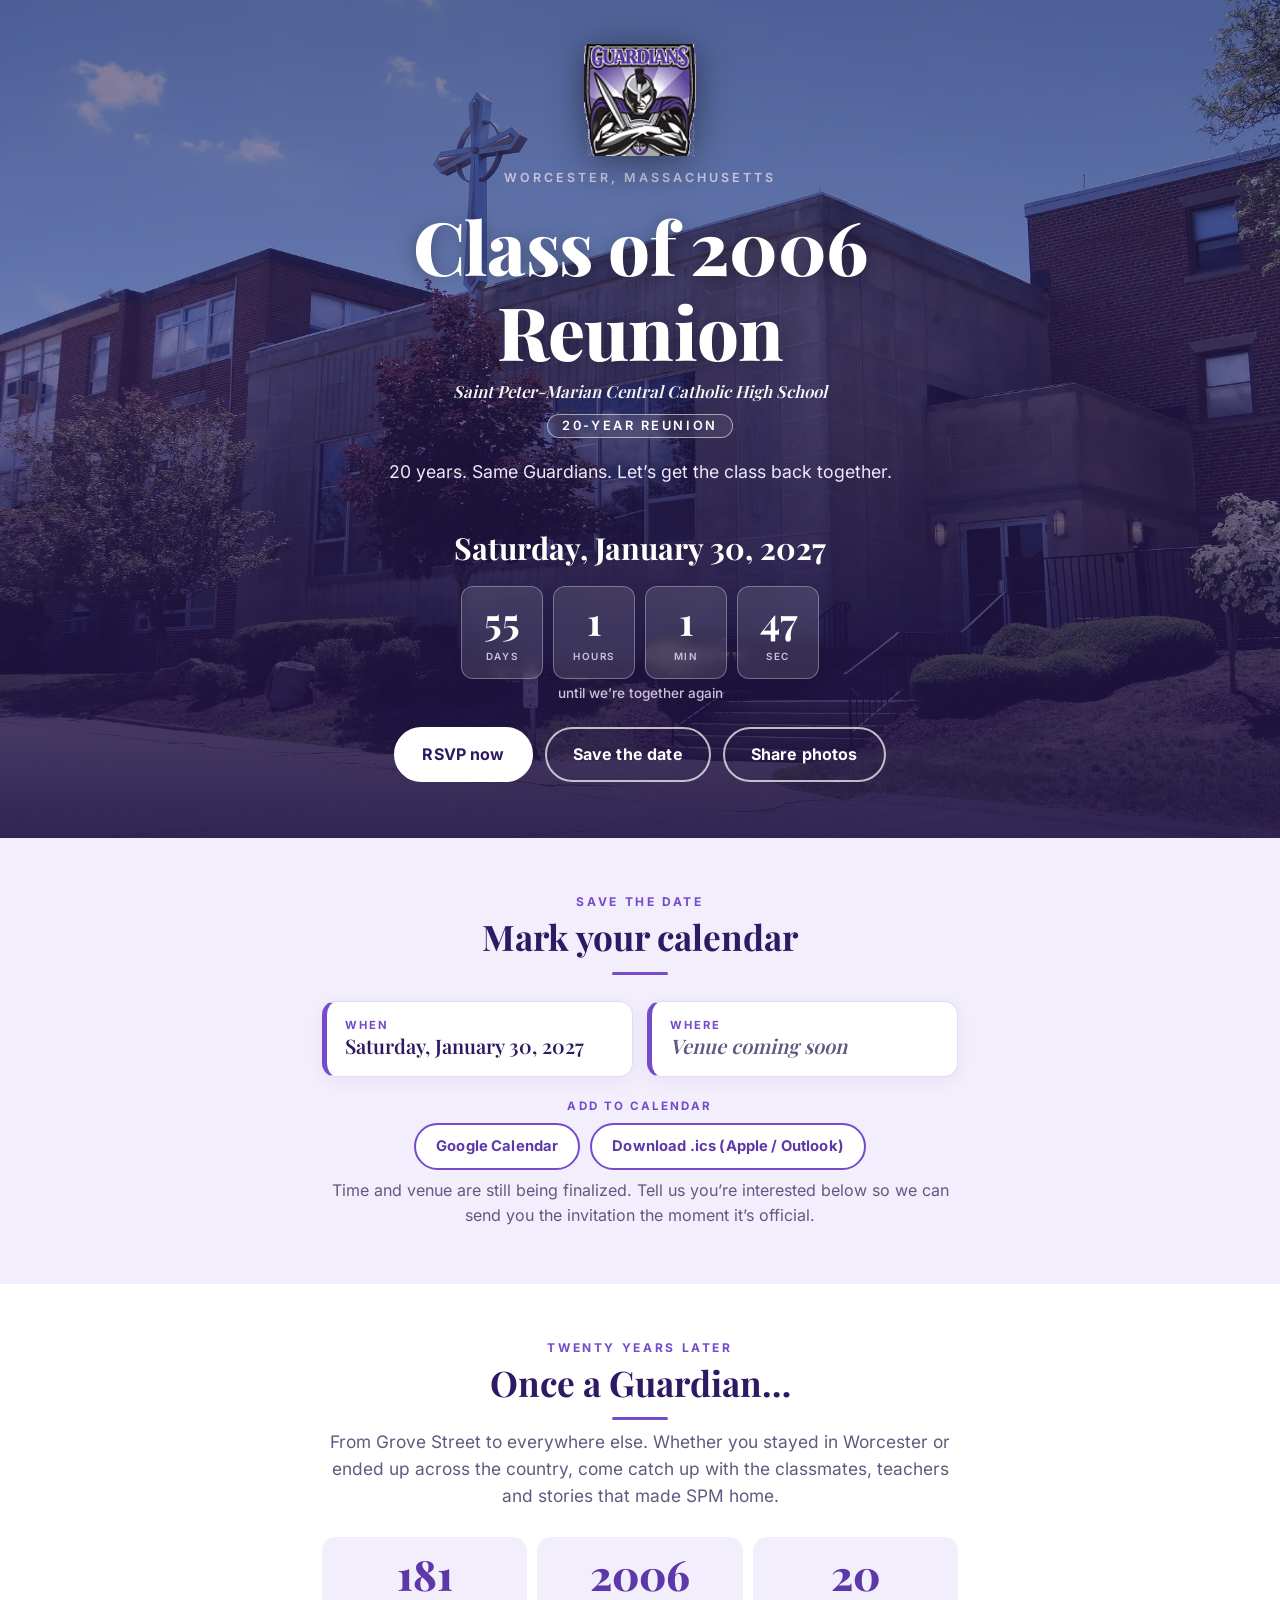
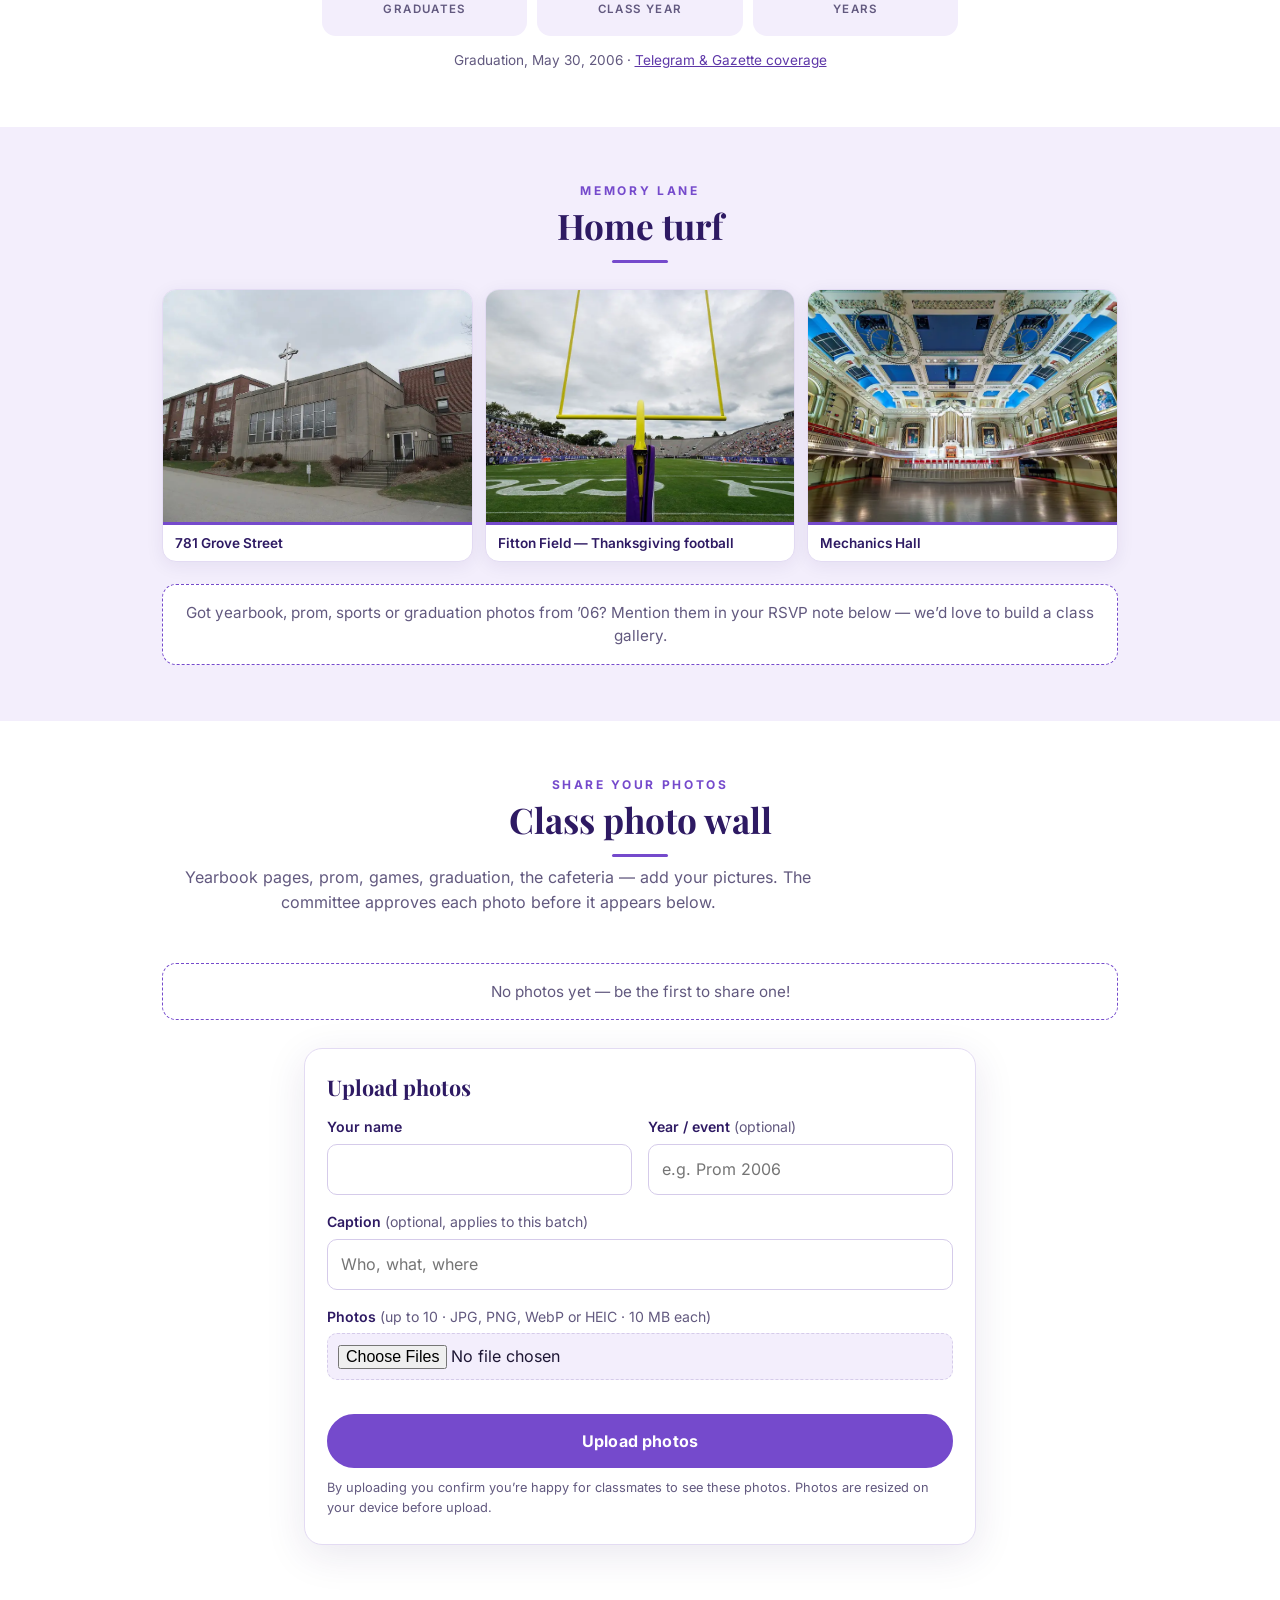
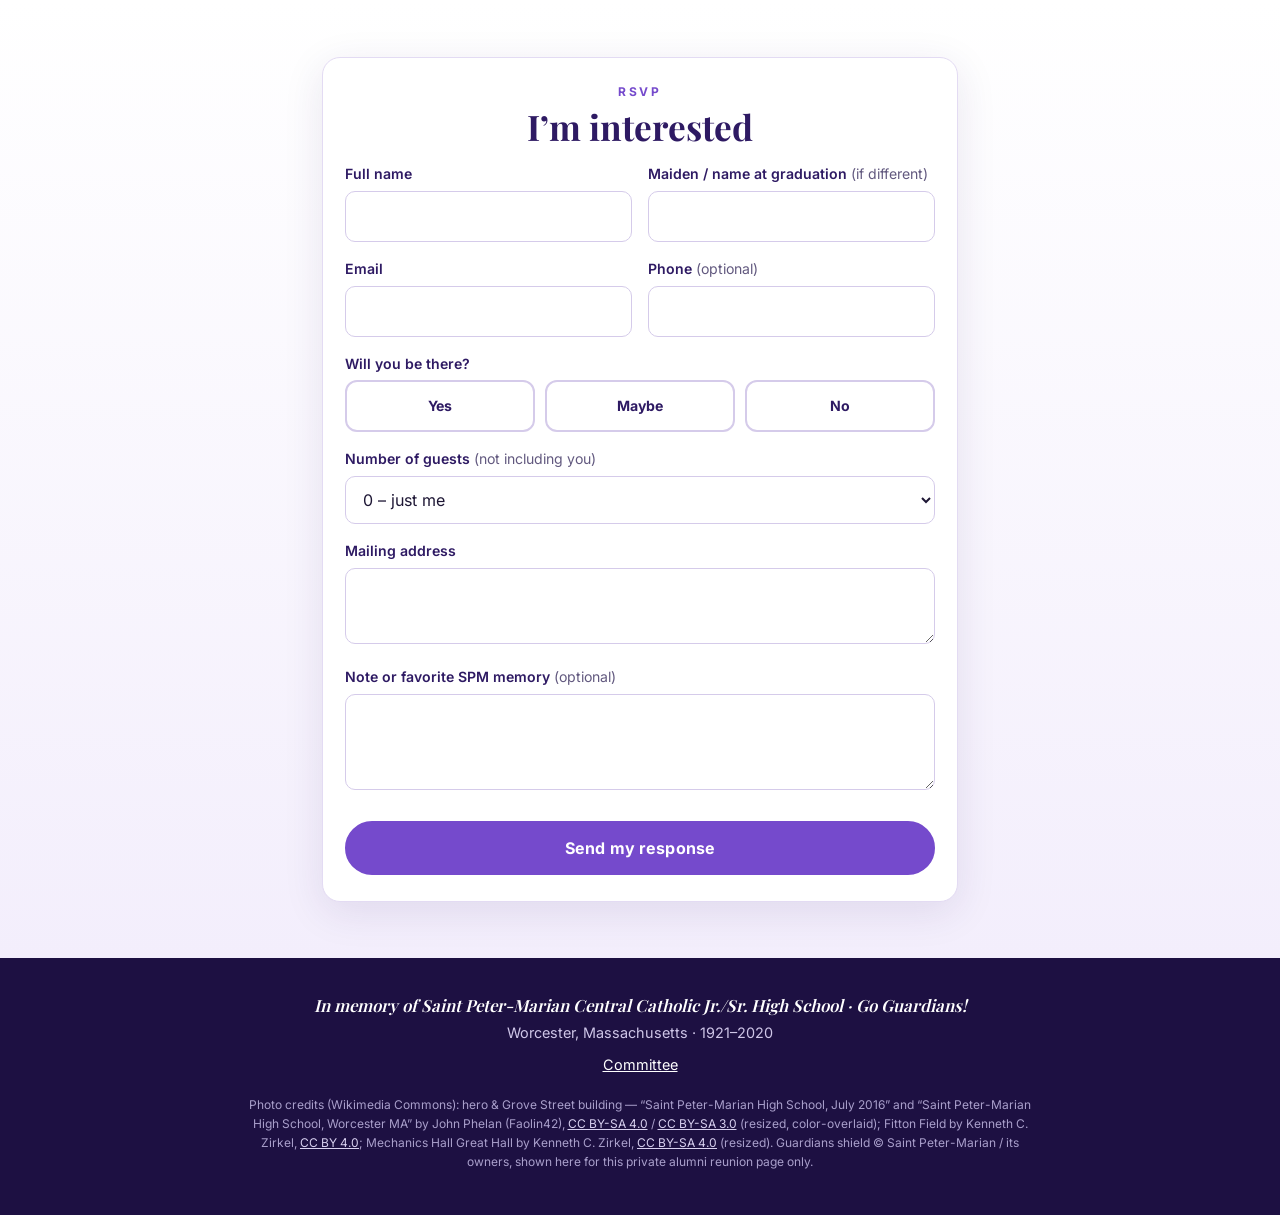
==== commit 4aea8d3b: "Photo sharing + moderation, copy edits, remove skyline tile" ====
--- a/index.html
+++ b/index.html
@@ -33,6 +33,7 @@
     <div class="cta">
       <a class="btn light" href="#rsvp-card">RSVP now</a>
       <a class="btn ghost" href="#save">Save the date</a>
+      <a class="btn ghost" href="#photos">Share photos</a>
     </div>
   </div>
 </header>
@@ -82,11 +83,50 @@
         <figure><img src="img/spm-grove.webp" alt="Saint Peter-Marian High School building on Grove Street, Worcester" loading="lazy" width="900" height="675"><figcaption>781 Grove Street</figcaption></figure>
         <figure><img src="img/fitton-field.webp" alt="Fitton Field at Holy Cross" loading="lazy" width="900" height="600"><figcaption>Fitton Field &mdash; Thanksgiving football</figcaption></figure>
         <figure><img src="img/mechanics-hall.webp" alt="Great Hall of Mechanics Hall, Worcester" loading="lazy" width="900" height="528"><figcaption>Mechanics Hall</figcaption></figure>
-        <figure><img src="img/worcester-skyline.webp" alt="Worcester skyline" loading="lazy" width="1100" height="427"><figcaption>Worcester today</figcaption></figure>
       </div>
       <div class="photo-ask">Got yearbook, prom, sports or graduation photos from &rsquo;06? Mention them in your RSVP note below &mdash; we&rsquo;d love to build a class gallery.</div>
     </div>
   </section>
+
+  <section class="share" id="photos">
+    <div class="wrap">
+      <div class="center">
+        <div class="kicker">Share your photos</div>
+        <h2>Class photo wall</h2>
+        <div class="divider"></div>
+        <p class="sub narrow">Yearbook pages, prom, games, graduation, the cafeteria &mdash; add your pictures. The committee approves each photo before it appears below.</p>
+      </div>
+      <div class="gal2" id="pgal" aria-live="polite"></div>
+      <p class="photo-ask" id="pgal-empty" hidden>No photos yet &mdash; be the first to share one!</p>
+      <div class="card narrow" style="margin-top:28px">
+        <h3 style="font-size:1.35rem;color:var(--purple-d)">Upload photos</h3>
+        <form id="photo-form" novalidate onsubmit="return false">
+          <div class="row">
+            <div><label for="p_name">Your name</label><input id="p_name" name="p_name" maxlength="120" required autocomplete="name"></div>
+            <div><label for="p_year">Year / event <span class="opt">(optional)</span></label><input id="p_year" name="p_year" maxlength="60" placeholder="e.g. Prom 2006"></div>
+          </div>
+          <label for="p_caption">Caption <span class="opt">(optional, applies to this batch)</span></label>
+          <input id="p_caption" name="p_caption" maxlength="300" placeholder="Who, what, where">
+          <label for="photo-files">Photos <span class="opt">(up to 10 &middot; JPG, PNG, WebP or HEIC &middot; 10 MB each)</span></label>
+          <input id="photo-files" type="file" accept="image/*,.heic,.heif" multiple>
+          <ul class="plist" id="photo-list"></ul>
+          <div class="hp" aria-hidden="true"><label>Website <input name="p_website" tabindex="-1" autocomplete="off"></label></div>
+          <div class="msg err" id="photo-err" hidden></div>
+          <div class="msg okk" id="photo-ok" hidden></div>
+          <p class="sub" id="photo-prog" hidden></p>
+          <button class="submit" id="photo-go" type="submit">Upload photos</button>
+          <p class="sub" style="font-size:.8rem;margin-top:10px">By uploading you confirm you&rsquo;re happy for classmates to see these photos. Photos are resized on your device before upload.</p>
+        </form>
+      </div>
+    </div>
+  </section>
+
+  <div id="lb" class="lb" hidden role="dialog" aria-modal="true" aria-label="Photo viewer">
+    <button class="lb-btn lb-close" id="lb-close" aria-label="Close">&times;</button>
+    <button class="lb-btn lb-prev" id="lb-prev" aria-label="Previous photo">&#8249;</button>
+    <figure><img id="lb-img" alt=""><figcaption id="lb-cap"></figcaption></figure>
+    <button class="lb-btn lb-next" id="lb-next" aria-label="Next photo">&#8250;</button>
+  </div>
 
   <section class="rsvp-sec">
     <div class="wrap narrow">
@@ -94,7 +134,7 @@
         <div id="form-head" class="center">
           <div class="kicker">RSVP</div>
           <h2>I&rsquo;m interested</h2>
-          <p class="sub">Not a commitment yet &mdash; this helps us plan and reach everyone.</p>
+          
         </div>
         <form id="rsvp" novalidate onsubmit="return false">
           <div class="row">
@@ -115,7 +155,7 @@
             <label for="guests">Number of guests <span class="opt">(not including you)</span></label>
             <select id="guests" name="guests"><option value="0">0 &ndash; just me</option><option>1</option><option>2</option><option>3</option><option>4</option><option>5</option></select>
           </div>
-          <label for="address">Mailing address <span class="opt">(optional &ndash; for a printed invite)</span></label>
+          <label for="address">Mailing address</label>
           <textarea id="address" name="address" rows="2" maxlength="500" autocomplete="street-address" style="min-height:70px"></textarea>
           <label for="note">Note or favorite SPM memory <span class="opt">(optional)</span></label>
           <textarea id="note" name="note" maxlength="3000"></textarea>
@@ -141,12 +181,12 @@
   <div class="credits">
     Photo credits (Wikimedia Commons): hero &amp; Grove Street building &mdash; &ldquo;Saint Peter-Marian High School, July 2016&rdquo; and &ldquo;Saint Peter-Marian High School, Worcester MA&rdquo; by John Phelan (Faolin42), <a href="https://creativecommons.org/licenses/by-sa/4.0/" target="_blank" rel="noopener">CC BY-SA 4.0</a> / <a href="https://creativecommons.org/licenses/by-sa/3.0/" target="_blank" rel="noopener">CC BY-SA 3.0</a> (resized, color-overlaid);
     Fitton Field by Kenneth C. Zirkel, <a href="https://creativecommons.org/licenses/by/4.0/" target="_blank" rel="noopener">CC BY 4.0</a>;
-    Mechanics Hall Great Hall by Kenneth C. Zirkel, <a href="https://creativecommons.org/licenses/by-sa/4.0/" target="_blank" rel="noopener">CC BY-SA 4.0</a> (resized);
-    Worcester skyline by Anthonyt31201, CC0.
+    Mechanics Hall Great Hall by Kenneth C. Zirkel, <a href="https://creativecommons.org/licenses/by-sa/4.0/" target="_blank" rel="noopener">CC BY-SA 4.0</a> (resized).
     Guardians shield &copy; Saint Peter-Marian / its owners, shown here for this private alumni reunion page only.
   </div>
 </footer>
 <script src="config.js"></script>
 <script src="app.js"></script>
+<script src="photos.js"></script>
 </body>
 </html>
--- a/style.css
+++ b/style.css
@@ -135,8 +135,8 @@
 .about p{font-size:1.08rem}
 
 .gallery{display:grid;gap:12px;margin-top:26px;grid-template-columns:1fr}
-@media(min-width:620px){.gallery{grid-template-columns:repeat(2,1fr)}}
-@media(min-width:900px){.gallery{grid-template-columns:repeat(4,1fr)}}
+@media(min-width:620px){.gallery{grid-template-columns:repeat(3,1fr)}}
+@media(min-width:900px){.gallery{grid-template-columns:repeat(3,1fr)}}
 .gallery figure{margin:0;border-radius:14px;overflow:hidden;background:#fff;border:1px solid var(--line);box-shadow:0 4px 18px rgba(46,26,99,.07)}
 .gallery img{width:100%;height:auto;aspect-ratio:4/3;object-fit:cover}
 .gallery figcaption{padding:10px 12px;font:600 .85rem var(--sans);color:var(--purple-d);border-top:3px solid var(--purple)}
@@ -198,3 +198,38 @@
 .pill.yes{background:var(--ok)}.pill.maybe{background:var(--warn)}.pill.no{background:var(--bad)}
 
 @media(prefers-reduced-motion:reduce){html{scroll-behavior:auto}*{transition:none!important}}
+
+/* ---- photo wall ---- */
+.share{background:#fff}
+.gal2{display:grid;gap:10px;margin-top:26px;grid-template-columns:repeat(2,1fr)}
+@media(min-width:620px){.gal2{grid-template-columns:repeat(3,1fr)}}
+@media(min-width:900px){.gal2{grid-template-columns:repeat(4,1fr)}}
+.gal2 .ph{position:relative;padding:0;border:0;border-radius:12px;overflow:hidden;background:var(--lav);cursor:zoom-in;aspect-ratio:1/1;display:block}
+.gal2 .ph:hover{background:var(--lav)}
+.gal2 .ph img{width:100%;height:100%;object-fit:cover;transition:transform .25s}
+.gal2 .ph:hover img{transform:scale(1.04)}
+.gal2 .ph span{position:absolute;left:0;right:0;bottom:0;padding:18px 10px 8px;color:#fff;font:600 .78rem var(--sans);text-align:left;background:linear-gradient(transparent,rgba(29,16,66,.85));overflow:hidden;white-space:nowrap;text-overflow:ellipsis}
+.plist{list-style:none;margin:10px 0 0;padding:0}
+.plist li{display:flex;justify-content:space-between;align-items:center;gap:8px;padding:8px 12px;margin-top:6px;background:var(--lav);border-radius:10px;font-size:.88rem}
+.plist li span{overflow:hidden;text-overflow:ellipsis;white-space:nowrap}
+.plist small{color:var(--muted)}
+.plist .x{background:none;border:0;color:var(--bad);font-size:1.3rem;padding:0 6px;line-height:1;border-radius:6px}
+.plist .x:hover{background:#fdecef}
+input[type=file]{padding:10px;background:var(--lav);border-style:dashed}
+.msg.okk{background:#e8f6ee;color:var(--ok)}
+.lb{position:fixed;inset:0;z-index:50;background:rgba(20,10,48,.94);display:flex;align-items:center;justify-content:center;padding:18px}
+.lb[hidden]{display:none}
+.lb figure{margin:0;max-width:min(92vw,1100px);text-align:center}
+.lb img{max-height:78vh;max-width:100%;margin:0 auto;border-radius:8px;box-shadow:0 10px 50px rgba(0,0,0,.5)}
+.lb figcaption{color:#EDE7FB;margin-top:12px;font-size:.95rem}
+.lb-btn{position:absolute;background:rgba(255,255,255,.14);color:#fff;border:0;width:46px;height:46px;border-radius:50%;font-size:2rem;line-height:1;padding:0;display:flex;align-items:center;justify-content:center}
+.lb-btn:hover{background:rgba(255,255,255,.28)}
+.lb-close{top:14px;right:14px}.lb-prev{left:10px;top:50%}.lb-next{right:10px;top:50%}
+.ph-h{font:700 1rem var(--sans);color:var(--purple-d);margin:18px 0 8px}
+.pgrid{display:grid;gap:12px;grid-template-columns:repeat(auto-fill,minmax(190px,1fr))}
+.pc{margin:0;background:#fff;border:1px solid var(--line);border-radius:12px;overflow:hidden}
+.pc img{width:100%;aspect-ratio:4/3;object-fit:cover}
+.pc figcaption{padding:10px;font-size:.82rem}
+.pc small{display:block;color:var(--muted);margin-top:2px}
+.pb{display:flex;gap:6px;margin-top:8px}
+.pb button{padding:6px 12px;font-size:.78rem}
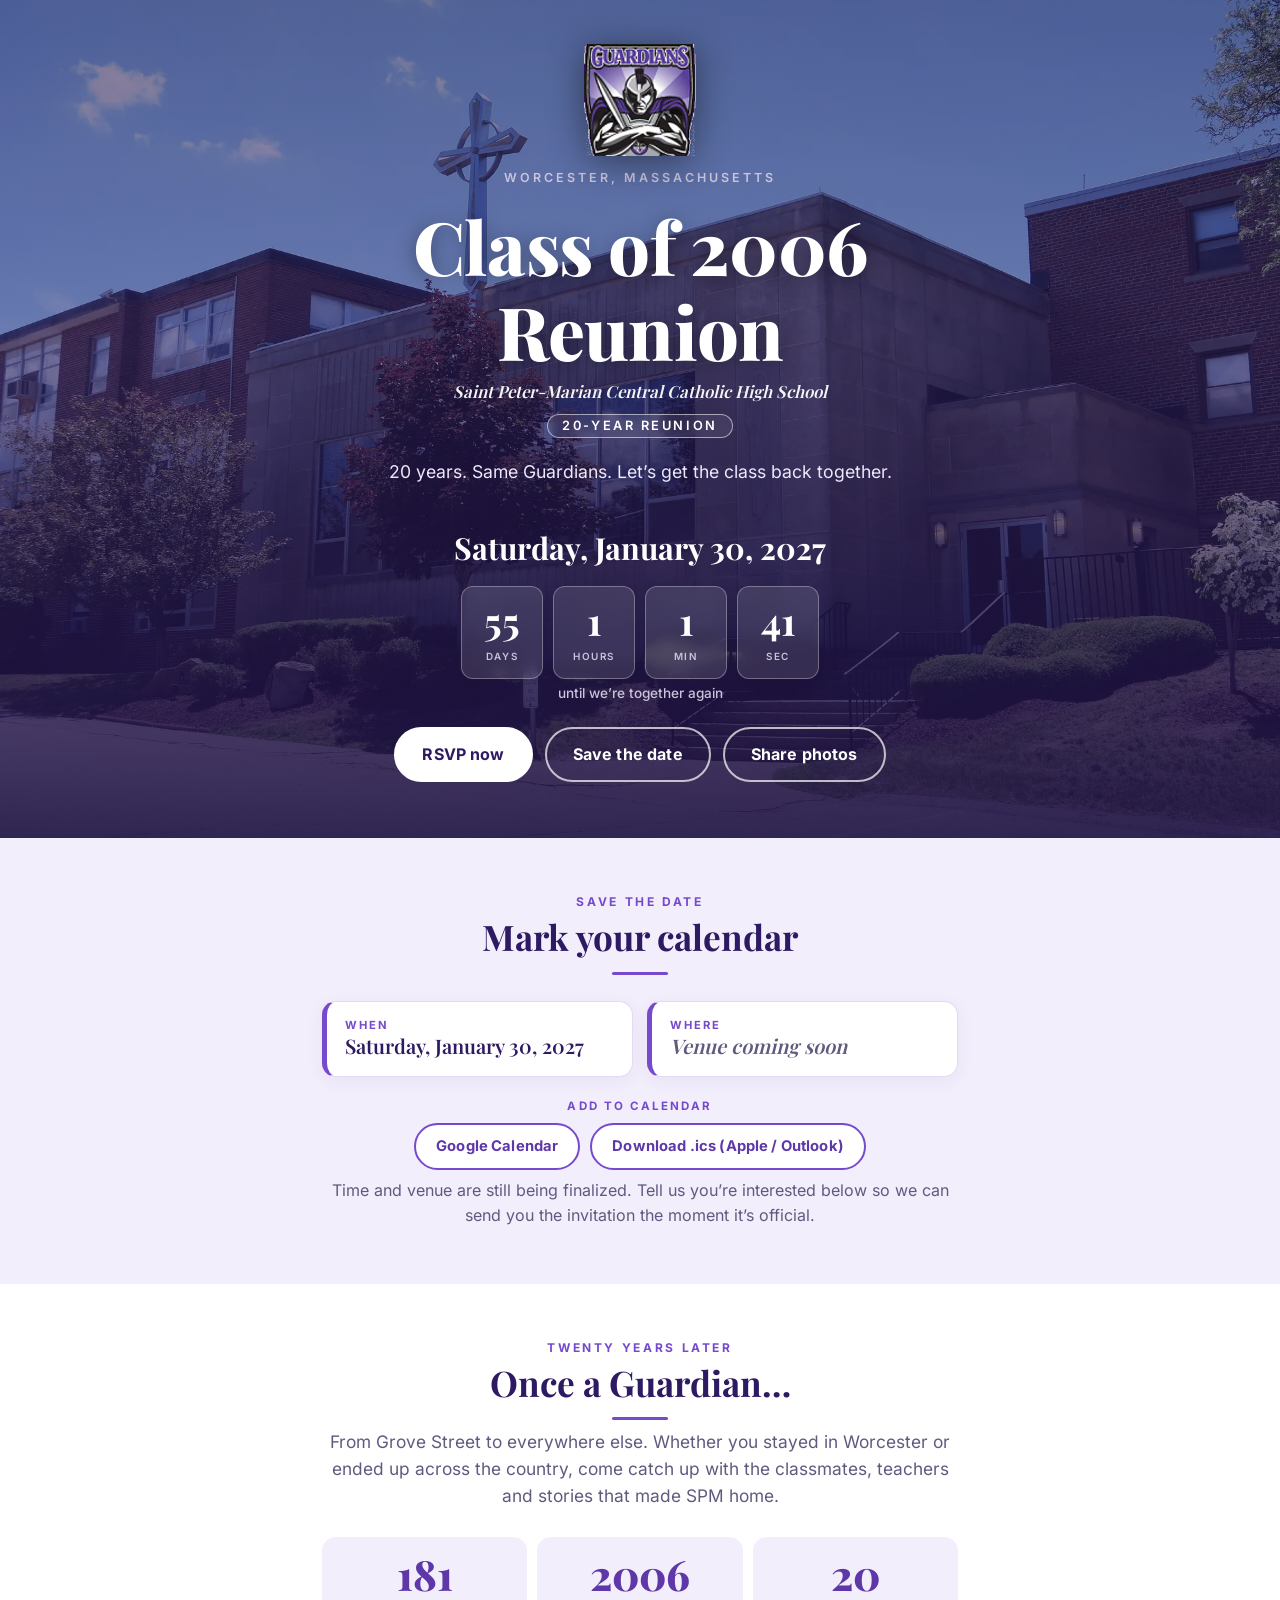
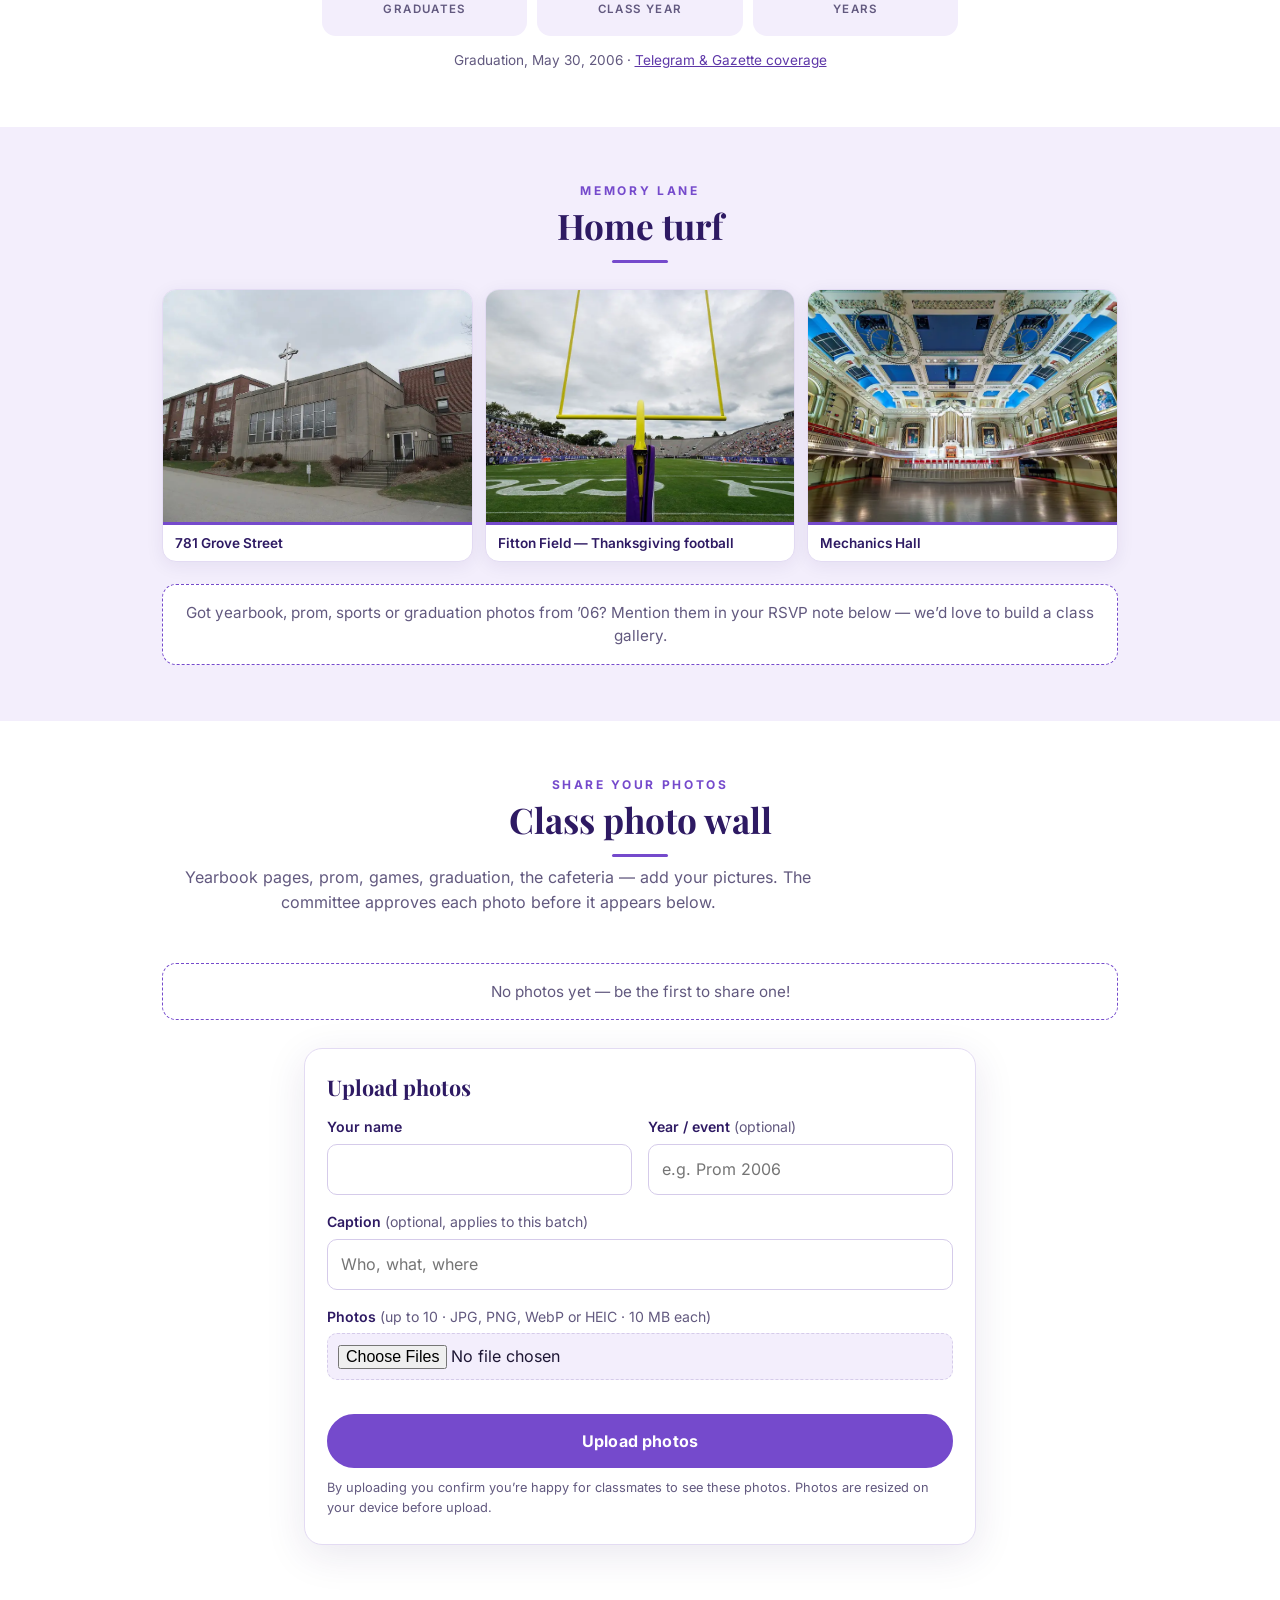
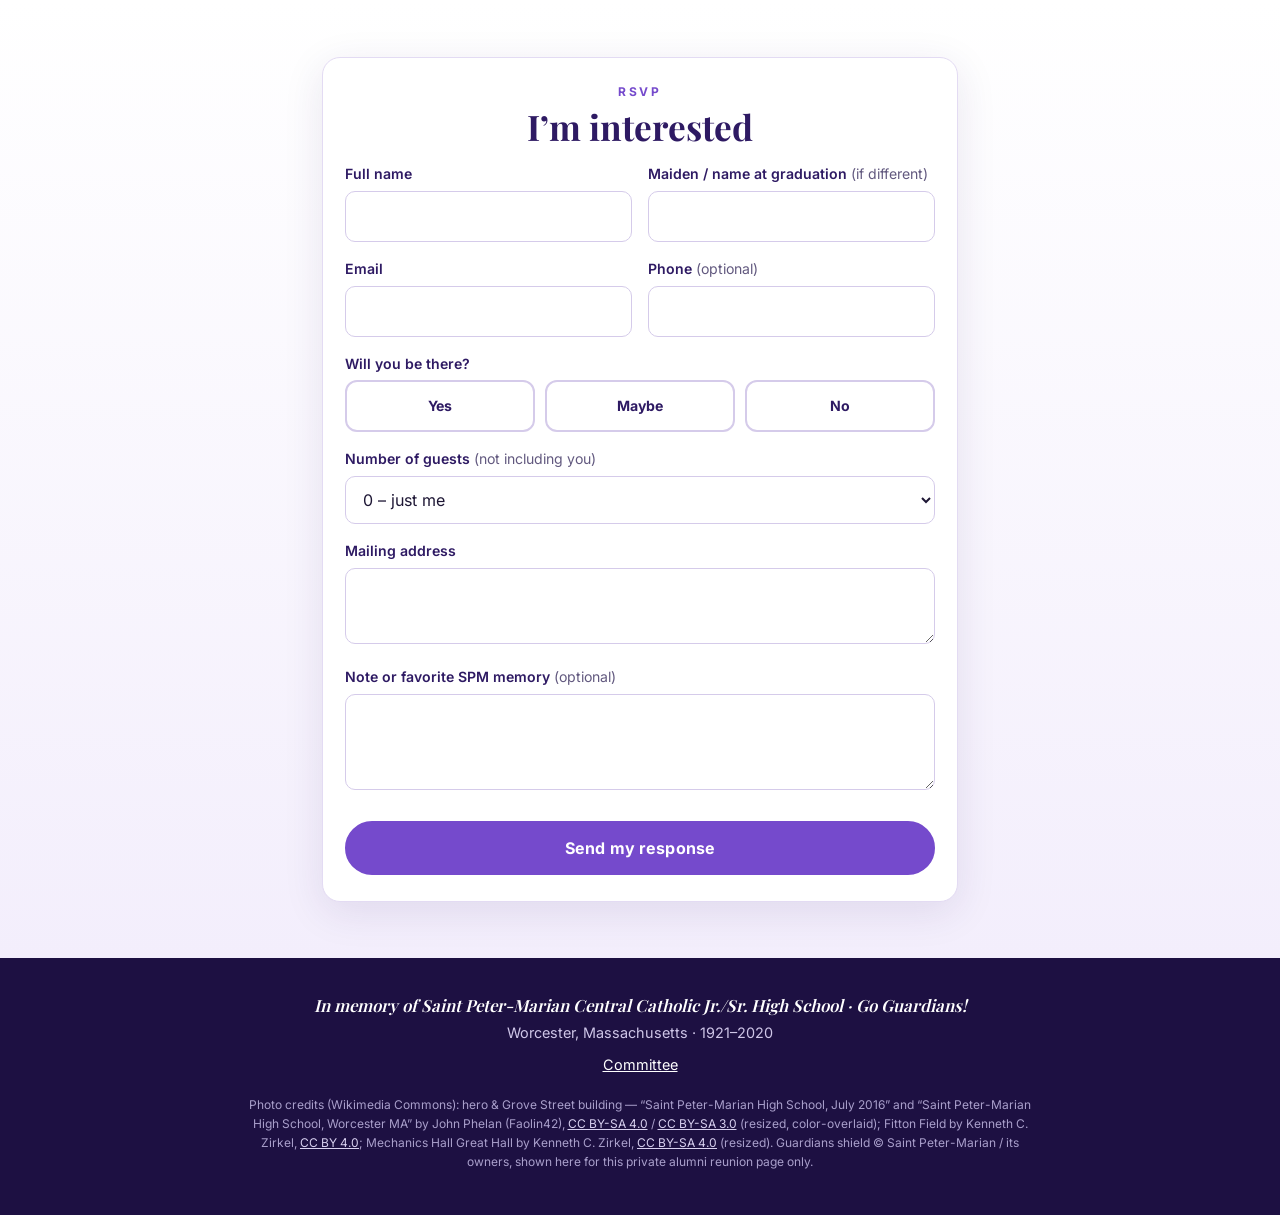
==== commit 0c47e4b4: "Netlify config, absolute og tags" ====
--- a/index.html
+++ b/index.html
@@ -7,7 +7,8 @@
 <meta name="description" content="Saint Peter-Marian Central Catholic High School, Class of 2006 – 20-year reunion. Save the date and RSVP.">
 <meta property="og:title" content="SPM Class of 2006 – 20-Year Reunion">
 <meta property="og:description" content="Saturday, January 30, 2027. Save the date and let us know you're coming.">
-<meta property="og:image" content="img/hero-sm.webp">
+<meta property="og:image" content="https://spm2006.netlify.app/img/hero-sm.webp">
+<meta property="og:url" content="https://spm2006.netlify.app/">
 <meta name="theme-color" content="#2E1A63">
 <link rel="icon" href="img/guardians.webp" type="image/webp">
 <link rel="preload" href="fonts/PlayfairDisplay-48d1e9.woff2" as="font" type="font/woff2" crossorigin>
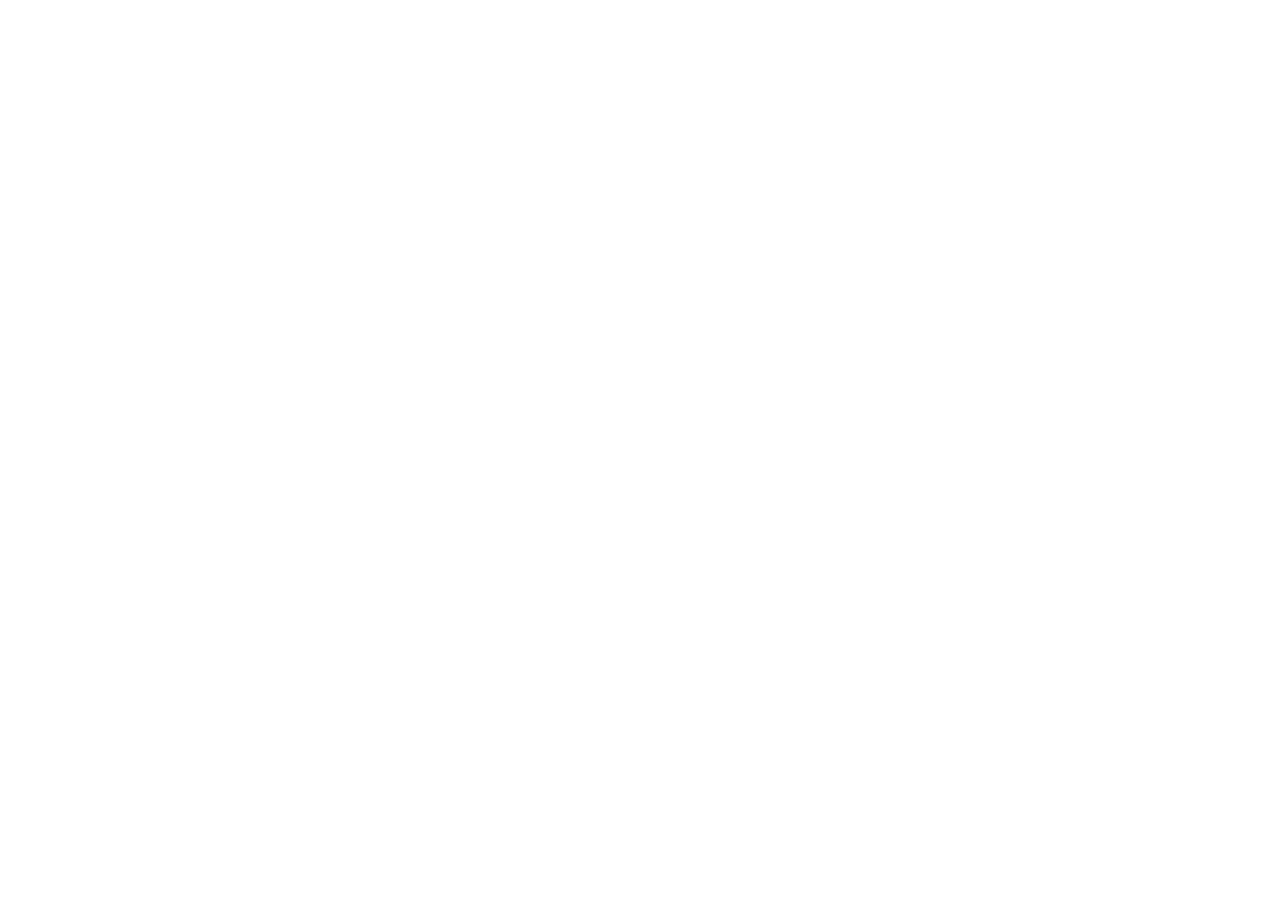
==== commit acb97f1f: "Redirect to spm2006.netlify.app" ====
--- a/index.html
+++ b/index.html
@@ -1,193 +1,13 @@
 <!doctype html>
-<html lang="en">
-<head>
-<meta charset="utf-8">
-<meta name="viewport" content="width=device-width, initial-scale=1">
-<title>Class of 2006 Reunion</title>
-<meta name="description" content="Saint Peter-Marian Central Catholic High School, Class of 2006 – 20-year reunion. Save the date and RSVP.">
-<meta property="og:title" content="SPM Class of 2006 – 20-Year Reunion">
-<meta property="og:description" content="Saturday, January 30, 2027. Save the date and let us know you're coming.">
-<meta property="og:image" content="https://spm2006.netlify.app/img/hero-sm.webp">
-<meta property="og:url" content="https://spm2006.netlify.app/">
-<meta name="theme-color" content="#2E1A63">
-<link rel="icon" href="img/guardians.webp" type="image/webp">
-<link rel="preload" href="fonts/PlayfairDisplay-48d1e9.woff2" as="font" type="font/woff2" crossorigin>
-<link rel="stylesheet" href="style.css">
-</head>
-<body>
-<header class="hero">
-  <div class="hero-in">
-    <div class="crest"><img src="img/guardians.webp" alt="Saint Peter-Marian Guardians shield" width="112" height="112"></div>
-    <div class="eyebrow" id="loc">Worcester, Massachusetts</div>
-    <h1 id="title">Class of 2006 Reunion</h1>
-    <p class="school" id="school">Saint Peter-Marian Central Catholic High School</p>
-    <div class="year" id="year">20 Years</div>
-    <p class="tagline" id="tagline"></p>
-    <div class="hero-date tbd" id="hero-date">Date coming soon</div>
-    <div class="countdown" id="countdown" hidden>
-      <div class="cd"><b id="cd-d">0</b><small>Days</small></div>
-      <div class="cd"><b id="cd-h">0</b><small>Hours</small></div>
-      <div class="cd"><b id="cd-m">0</b><small>Min</small></div>
-      <div class="cd"><b id="cd-s">0</b><small>Sec</small></div>
-    </div>
-    <p class="cd-note" id="cd-note" hidden></p>
-    <div class="cta">
-      <a class="btn light" href="#rsvp-card">RSVP now</a>
-      <a class="btn ghost" href="#save">Save the date</a>
-      <a class="btn ghost" href="#photos">Share photos</a>
-    </div>
-  </div>
-</header>
-
-<main>
-  <section class="save" id="save">
-    <div class="wrap narrow center">
-      <div class="kicker">Save the date</div>
-      <h2>Mark your calendar</h2>
-      <div class="divider"></div>
-      <div class="facts">
-        <div class="fact tbd" id="f-date"><small>When</small><span>Date coming soon</span></div>
-        <div class="fact tbd" id="f-venue"><small>Where</small><span>Venue coming soon</span></div>
-      </div>
-      <div class="calbox" id="cal" hidden>
-        <div class="lbl">Add to calendar</div>
-        <a class="btn secondary" id="cal-google" target="_blank" rel="noopener">Google Calendar</a>
-        <a class="btn secondary" id="cal-ics" href="#">Download .ics (Apple / Outlook)</a>
-      </div>
-      <p class="sub">Time and venue are still being finalized. Tell us you&rsquo;re interested below so we can send you the invitation the moment it&rsquo;s official.</p>
-    </div>
-  </section>
-
-  <section class="about">
-    <div class="wrap narrow center">
-      <div class="kicker">Twenty years later</div>
-      <h2>Once a Guardian&hellip;</h2>
-      <div class="divider"></div>
-      <p class="sub" style="font-size:1.08rem">From Grove Street to everywhere else. Whether you stayed in Worcester or ended up across the country, come catch up with the classmates, teachers and stories that made SPM home.</p>
-      <div class="stats">
-        <div><b>181</b><span>Graduates</span></div>
-        <div><b>2006</b><span>Class year</span></div>
-        <div><b>20</b><span>Years</span></div>
-      </div>
-      <p class="sub" style="font-size:.85rem;margin-top:14px">Graduation, May 30, 2006 &middot; <a href="https://www.telegram.com/story/news/local/east-valley/2006/05/31/power-potential/53092693007/" target="_blank" rel="noopener">Telegram &amp; Gazette coverage</a></p>
-    </div>
-  </section>
-
-  <section style="background:var(--lav)">
-    <div class="wrap">
-      <div class="center">
-        <div class="kicker">Memory lane</div>
-        <h2>Home turf</h2>
-        <div class="divider"></div>
-      </div>
-      <div class="gallery">
-        <figure><img src="img/spm-grove.webp" alt="Saint Peter-Marian High School building on Grove Street, Worcester" loading="lazy" width="900" height="675"><figcaption>781 Grove Street</figcaption></figure>
-        <figure><img src="img/fitton-field.webp" alt="Fitton Field at Holy Cross" loading="lazy" width="900" height="600"><figcaption>Fitton Field &mdash; Thanksgiving football</figcaption></figure>
-        <figure><img src="img/mechanics-hall.webp" alt="Great Hall of Mechanics Hall, Worcester" loading="lazy" width="900" height="528"><figcaption>Mechanics Hall</figcaption></figure>
-      </div>
-      <div class="photo-ask">Got yearbook, prom, sports or graduation photos from &rsquo;06? Mention them in your RSVP note below &mdash; we&rsquo;d love to build a class gallery.</div>
-    </div>
-  </section>
-
-  <section class="share" id="photos">
-    <div class="wrap">
-      <div class="center">
-        <div class="kicker">Share your photos</div>
-        <h2>Class photo wall</h2>
-        <div class="divider"></div>
-        <p class="sub narrow">Yearbook pages, prom, games, graduation, the cafeteria &mdash; add your pictures. The committee approves each photo before it appears below.</p>
-      </div>
-      <div class="gal2" id="pgal" aria-live="polite"></div>
-      <p class="photo-ask" id="pgal-empty" hidden>No photos yet &mdash; be the first to share one!</p>
-      <div class="card narrow" style="margin-top:28px">
-        <h3 style="font-size:1.35rem;color:var(--purple-d)">Upload photos</h3>
-        <form id="photo-form" novalidate onsubmit="return false">
-          <div class="row">
-            <div><label for="p_name">Your name</label><input id="p_name" name="p_name" maxlength="120" required autocomplete="name"></div>
-            <div><label for="p_year">Year / event <span class="opt">(optional)</span></label><input id="p_year" name="p_year" maxlength="60" placeholder="e.g. Prom 2006"></div>
-          </div>
-          <label for="p_caption">Caption <span class="opt">(optional, applies to this batch)</span></label>
-          <input id="p_caption" name="p_caption" maxlength="300" placeholder="Who, what, where">
-          <label for="photo-files">Photos <span class="opt">(up to 10 &middot; JPG, PNG, WebP or HEIC &middot; 10 MB each)</span></label>
-          <input id="photo-files" type="file" accept="image/*,.heic,.heif" multiple>
-          <ul class="plist" id="photo-list"></ul>
-          <div class="hp" aria-hidden="true"><label>Website <input name="p_website" tabindex="-1" autocomplete="off"></label></div>
-          <div class="msg err" id="photo-err" hidden></div>
-          <div class="msg okk" id="photo-ok" hidden></div>
-          <p class="sub" id="photo-prog" hidden></p>
-          <button class="submit" id="photo-go" type="submit">Upload photos</button>
-          <p class="sub" style="font-size:.8rem;margin-top:10px">By uploading you confirm you&rsquo;re happy for classmates to see these photos. Photos are resized on your device before upload.</p>
-        </form>
-      </div>
-    </div>
-  </section>
-
-  <div id="lb" class="lb" hidden role="dialog" aria-modal="true" aria-label="Photo viewer">
-    <button class="lb-btn lb-close" id="lb-close" aria-label="Close">&times;</button>
-    <button class="lb-btn lb-prev" id="lb-prev" aria-label="Previous photo">&#8249;</button>
-    <figure><img id="lb-img" alt=""><figcaption id="lb-cap"></figcaption></figure>
-    <button class="lb-btn lb-next" id="lb-next" aria-label="Next photo">&#8250;</button>
-  </div>
-
-  <section class="rsvp-sec">
-    <div class="wrap narrow">
-      <div class="card" id="rsvp-card">
-        <div id="form-head" class="center">
-          <div class="kicker">RSVP</div>
-          <h2>I&rsquo;m interested</h2>
-          
-        </div>
-        <form id="rsvp" novalidate onsubmit="return false">
-          <div class="row">
-            <div><label for="full_name">Full name</label><input id="full_name" name="full_name" required maxlength="200" autocomplete="name"></div>
-            <div><label for="maiden_name">Maiden / name at graduation <span class="opt">(if different)</span></label><input id="maiden_name" name="maiden_name" maxlength="200"></div>
-          </div>
-          <div class="row">
-            <div><label for="email">Email</label><input id="email" name="email" type="email" required maxlength="320" autocomplete="email"></div>
-            <div><label for="phone">Phone <span class="opt">(optional)</span></label><input id="phone" name="phone" type="tel" maxlength="50" autocomplete="tel"></div>
-          </div>
-          <label id="att-l">Will you be there?</label>
-          <div class="choices" role="radiogroup" aria-labelledby="att-l">
-            <label><input type="radio" name="attending" value="yes"><span>Yes</span></label>
-            <label><input type="radio" name="attending" value="maybe"><span>Maybe</span></label>
-            <label><input type="radio" name="attending" value="no"><span>No</span></label>
-          </div>
-          <div id="guests-wrap">
-            <label for="guests">Number of guests <span class="opt">(not including you)</span></label>
-            <select id="guests" name="guests"><option value="0">0 &ndash; just me</option><option>1</option><option>2</option><option>3</option><option>4</option><option>5</option></select>
-          </div>
-          <label for="address">Mailing address</label>
-          <textarea id="address" name="address" rows="2" maxlength="500" autocomplete="street-address" style="min-height:70px"></textarea>
-          <label for="note">Note or favorite SPM memory <span class="opt">(optional)</span></label>
-          <textarea id="note" name="note" maxlength="3000"></textarea>
-          <div class="hp" aria-hidden="true"><label>Website <input name="website" tabindex="-1" autocomplete="off"></label></div>
-          <div class="msg err" id="err" hidden></div>
-          <button class="submit" id="go" type="submit">Send my response</button>
-        </form>
-        <div class="thanks" id="thanks" hidden>
-          <h2>Thank you! &#127881;</h2>
-          <p id="thanks-msg"></p>
-          <p class="sub">Tell your classmates &mdash; share this page!</p>
-        </div>
-      </div>
-    </div>
-  </section>
-</main>
-
-<footer>
-  <div class="mem">In memory of Saint Peter-Marian Central Catholic Jr./Sr. High School &middot; Go Guardians!</div>
-  <div>Worcester, Massachusetts &middot; 1921&ndash;2020</div>
-  <div id="contact" style="margin-top:8px"></div>
-  <div style="margin-top:10px"><a href="admin.html" rel="nofollow">Committee</a></div>
-  <div class="credits">
-    Photo credits (Wikimedia Commons): hero &amp; Grove Street building &mdash; &ldquo;Saint Peter-Marian High School, July 2016&rdquo; and &ldquo;Saint Peter-Marian High School, Worcester MA&rdquo; by John Phelan (Faolin42), <a href="https://creativecommons.org/licenses/by-sa/4.0/" target="_blank" rel="noopener">CC BY-SA 4.0</a> / <a href="https://creativecommons.org/licenses/by-sa/3.0/" target="_blank" rel="noopener">CC BY-SA 3.0</a> (resized, color-overlaid);
-    Fitton Field by Kenneth C. Zirkel, <a href="https://creativecommons.org/licenses/by/4.0/" target="_blank" rel="noopener">CC BY 4.0</a>;
-    Mechanics Hall Great Hall by Kenneth C. Zirkel, <a href="https://creativecommons.org/licenses/by-sa/4.0/" target="_blank" rel="noopener">CC BY-SA 4.0</a> (resized).
-    Guardians shield &copy; Saint Peter-Marian / its owners, shown here for this private alumni reunion page only.
-  </div>
-</footer>
-<script src="config.js"></script>
-<script src="app.js"></script>
-<script src="photos.js"></script>
-</body>
-</html>
+<html lang="en"><head><meta charset="utf-8"><meta name="viewport" content="width=device-width,initial-scale=1">
+<title>SPM Class of 2006 Reunion – we've moved</title>
+<link rel="canonical" href="https://spm2006.netlify.app/">
+<meta http-equiv="refresh" content="0; url=https://spm2006.netlify.app/">
+<meta name="robots" content="noindex">
+<script>
+var p=location.pathname.split('/').pop();
+location.replace('https://spm2006.netlify.app/'+(/\.html$/.test(p)?p:'')+location.search+location.hash);
+</script></head>
+<body style="font-family:system-ui;text-align:center;padding:3rem;color:#2E1A63">
+<p>The SPM Class of 2006 reunion site has moved to <a href="https://spm2006.netlify.app/">spm2006.netlify.app</a>.</p>
+</body></html>
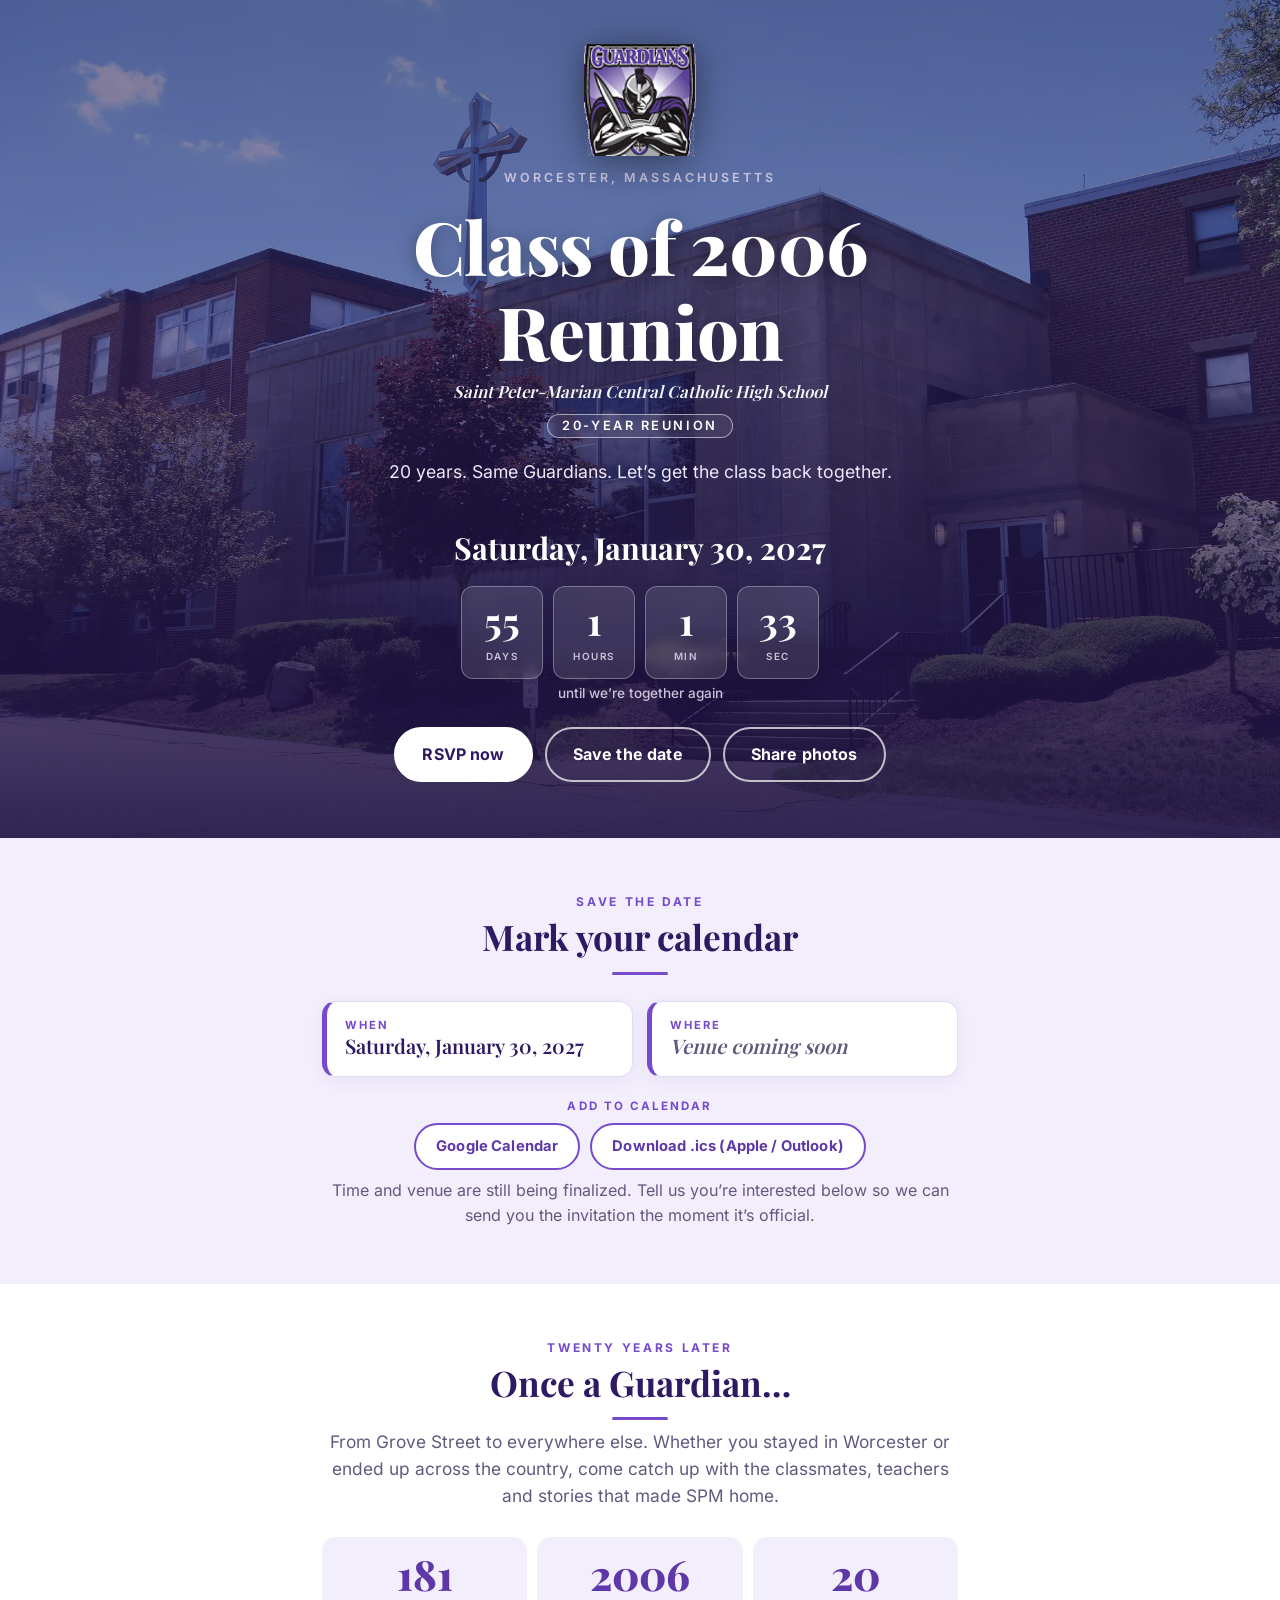
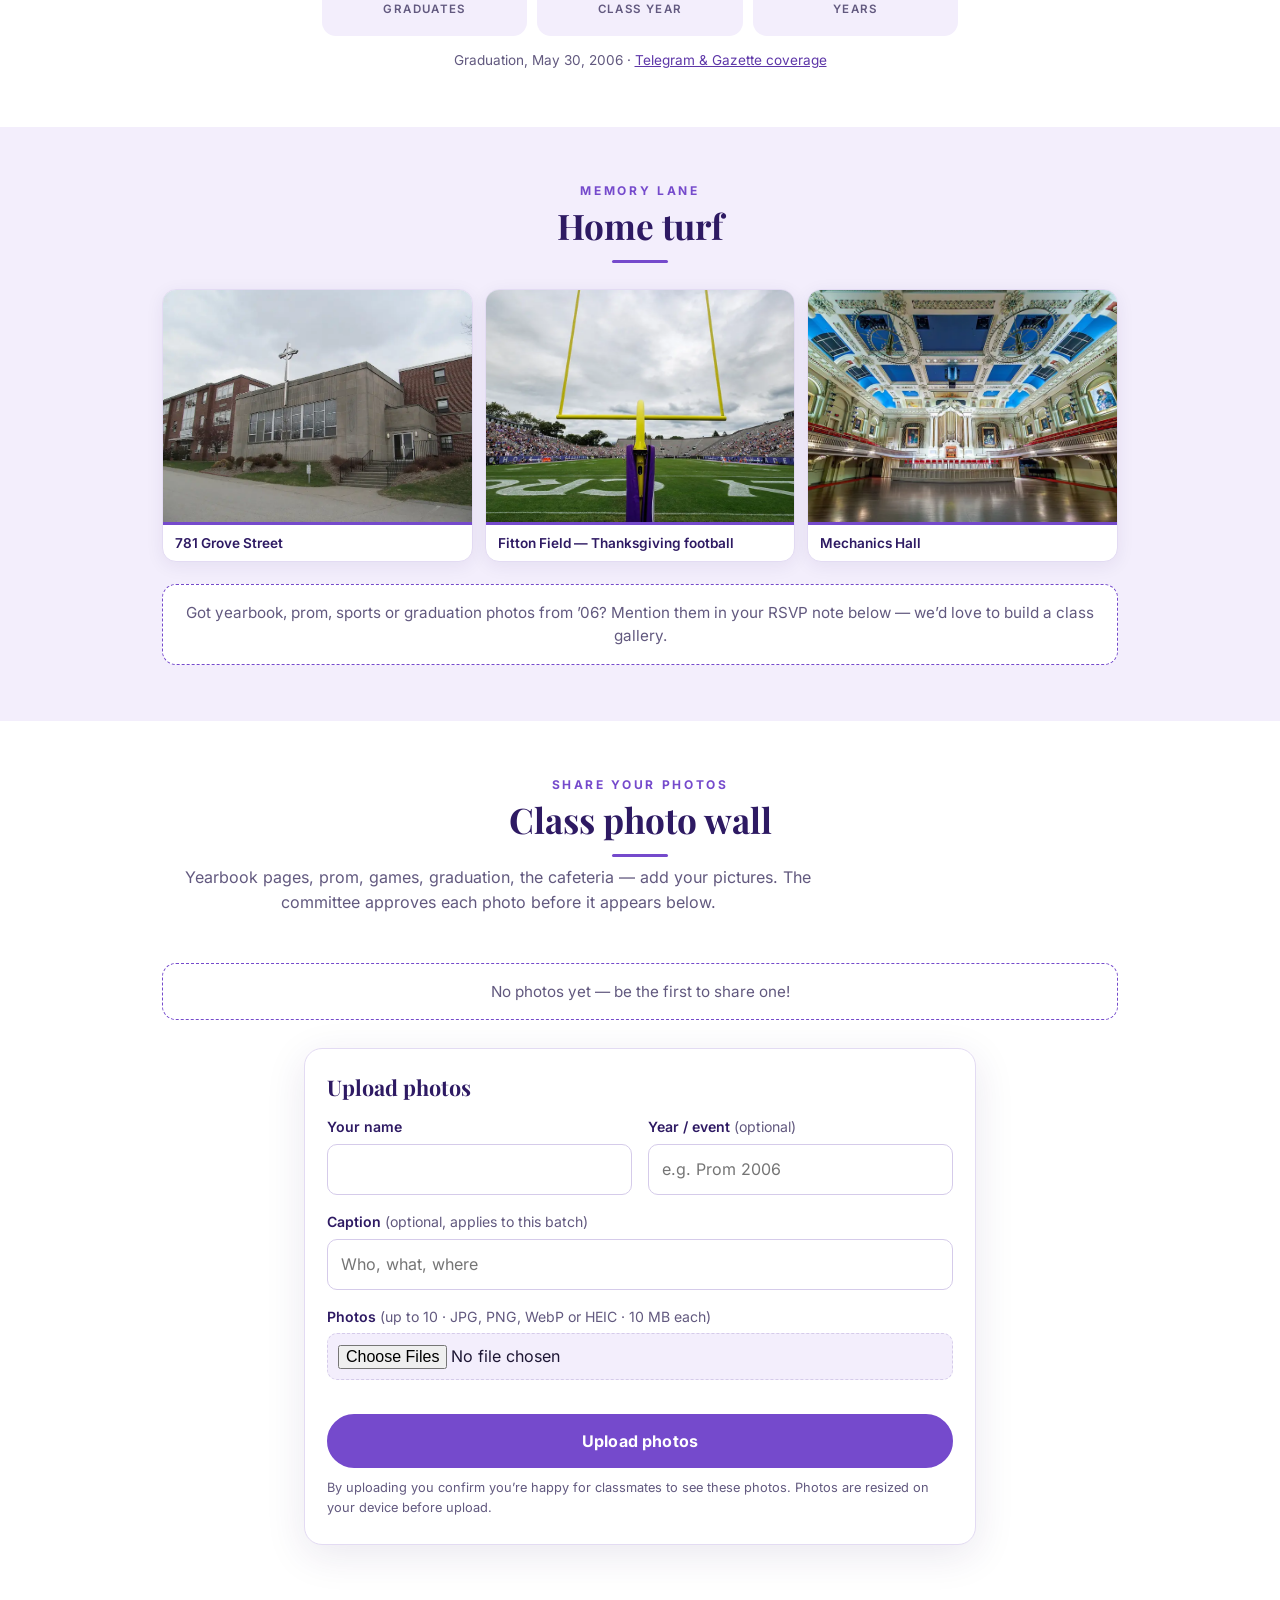
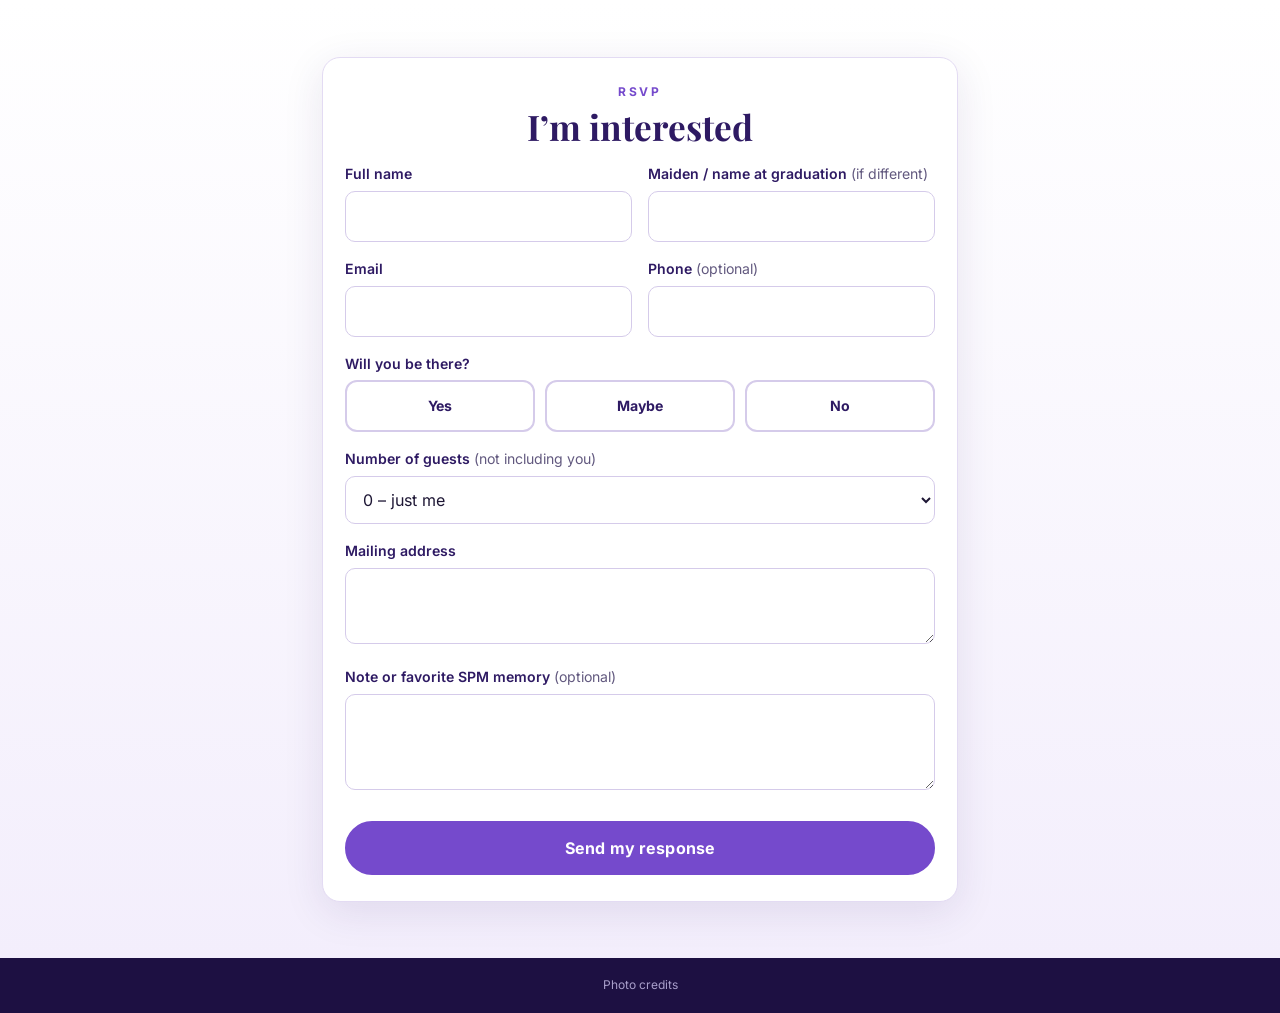
==== commit 4d1a535f: "Minimal footer + credits page" ====
--- a/index.html
+++ b/index.html
@@ -1,13 +1,182 @@
 <!doctype html>
-<html lang="en"><head><meta charset="utf-8"><meta name="viewport" content="width=device-width,initial-scale=1">
-<title>SPM Class of 2006 Reunion – we've moved</title>
-<link rel="canonical" href="https://spm2006.netlify.app/">
-<meta http-equiv="refresh" content="0; url=https://spm2006.netlify.app/">
-<meta name="robots" content="noindex">
-<script>
-var p=location.pathname.split('/').pop();
-location.replace('https://spm2006.netlify.app/'+(/\.html$/.test(p)?p:'')+location.search+location.hash);
-</script></head>
-<body style="font-family:system-ui;text-align:center;padding:3rem;color:#2E1A63">
-<p>The SPM Class of 2006 reunion site has moved to <a href="https://spm2006.netlify.app/">spm2006.netlify.app</a>.</p>
-</body></html>
+<html lang="en">
+<head>
+<meta charset="utf-8">
+<meta name="viewport" content="width=device-width, initial-scale=1">
+<title>Class of 2006 Reunion</title>
+<meta name="description" content="Saint Peter-Marian Central Catholic High School, Class of 2006 – 20-year reunion. Save the date and RSVP.">
+<meta property="og:title" content="SPM Class of 2006 – 20-Year Reunion">
+<meta property="og:description" content="Saturday, January 30, 2027. Save the date and let us know you're coming.">
+<meta property="og:image" content="https://spm2006.netlify.app/img/hero-sm.webp">
+<meta property="og:url" content="https://spm2006.netlify.app/">
+<meta name="theme-color" content="#2E1A63">
+<link rel="icon" href="img/guardians.webp" type="image/webp">
+<link rel="preload" href="fonts/PlayfairDisplay-48d1e9.woff2" as="font" type="font/woff2" crossorigin>
+<link rel="stylesheet" href="style.css">
+</head>
+<body>
+<header class="hero">
+  <div class="hero-in">
+    <div class="crest"><img src="img/guardians.webp" alt="Saint Peter-Marian Guardians shield" width="112" height="112"></div>
+    <div class="eyebrow" id="loc">Worcester, Massachusetts</div>
+    <h1 id="title">Class of 2006 Reunion</h1>
+    <p class="school" id="school">Saint Peter-Marian Central Catholic High School</p>
+    <div class="year" id="year">20 Years</div>
+    <p class="tagline" id="tagline"></p>
+    <div class="hero-date tbd" id="hero-date">Date coming soon</div>
+    <div class="countdown" id="countdown" hidden>
+      <div class="cd"><b id="cd-d">0</b><small>Days</small></div>
+      <div class="cd"><b id="cd-h">0</b><small>Hours</small></div>
+      <div class="cd"><b id="cd-m">0</b><small>Min</small></div>
+      <div class="cd"><b id="cd-s">0</b><small>Sec</small></div>
+    </div>
+    <p class="cd-note" id="cd-note" hidden></p>
+    <div class="cta">
+      <a class="btn light" href="#rsvp-card">RSVP now</a>
+      <a class="btn ghost" href="#save">Save the date</a>
+      <a class="btn ghost" href="#photos">Share photos</a>
+    </div>
+  </div>
+</header>
+
+<main>
+  <section class="save" id="save">
+    <div class="wrap narrow center">
+      <div class="kicker">Save the date</div>
+      <h2>Mark your calendar</h2>
+      <div class="divider"></div>
+      <div class="facts">
+        <div class="fact tbd" id="f-date"><small>When</small><span>Date coming soon</span></div>
+        <div class="fact tbd" id="f-venue"><small>Where</small><span>Venue coming soon</span></div>
+      </div>
+      <div class="calbox" id="cal" hidden>
+        <div class="lbl">Add to calendar</div>
+        <a class="btn secondary" id="cal-google" target="_blank" rel="noopener">Google Calendar</a>
+        <a class="btn secondary" id="cal-ics" href="#">Download .ics (Apple / Outlook)</a>
+      </div>
+      <p class="sub">Time and venue are still being finalized. Tell us you&rsquo;re interested below so we can send you the invitation the moment it&rsquo;s official.</p>
+    </div>
+  </section>
+
+  <section class="about">
+    <div class="wrap narrow center">
+      <div class="kicker">Twenty years later</div>
+      <h2>Once a Guardian&hellip;</h2>
+      <div class="divider"></div>
+      <p class="sub" style="font-size:1.08rem">From Grove Street to everywhere else. Whether you stayed in Worcester or ended up across the country, come catch up with the classmates, teachers and stories that made SPM home.</p>
+      <div class="stats">
+        <div><b>181</b><span>Graduates</span></div>
+        <div><b>2006</b><span>Class year</span></div>
+        <div><b>20</b><span>Years</span></div>
+      </div>
+      <p class="sub" style="font-size:.85rem;margin-top:14px">Graduation, May 30, 2006 &middot; <a href="https://www.telegram.com/story/news/local/east-valley/2006/05/31/power-potential/53092693007/" target="_blank" rel="noopener">Telegram &amp; Gazette coverage</a></p>
+    </div>
+  </section>
+
+  <section style="background:var(--lav)">
+    <div class="wrap">
+      <div class="center">
+        <div class="kicker">Memory lane</div>
+        <h2>Home turf</h2>
+        <div class="divider"></div>
+      </div>
+      <div class="gallery">
+        <figure><img src="img/spm-grove.webp" alt="Saint Peter-Marian High School building on Grove Street, Worcester" loading="lazy" width="900" height="675"><figcaption>781 Grove Street</figcaption></figure>
+        <figure><img src="img/fitton-field.webp" alt="Fitton Field at Holy Cross" loading="lazy" width="900" height="600"><figcaption>Fitton Field &mdash; Thanksgiving football</figcaption></figure>
+        <figure><img src="img/mechanics-hall.webp" alt="Great Hall of Mechanics Hall, Worcester" loading="lazy" width="900" height="528"><figcaption>Mechanics Hall</figcaption></figure>
+      </div>
+      <div class="photo-ask">Got yearbook, prom, sports or graduation photos from &rsquo;06? Mention them in your RSVP note below &mdash; we&rsquo;d love to build a class gallery.</div>
+    </div>
+  </section>
+
+  <section class="share" id="photos">
+    <div class="wrap">
+      <div class="center">
+        <div class="kicker">Share your photos</div>
+        <h2>Class photo wall</h2>
+        <div class="divider"></div>
+        <p class="sub narrow">Yearbook pages, prom, games, graduation, the cafeteria &mdash; add your pictures. The committee approves each photo before it appears below.</p>
+      </div>
+      <div class="gal2" id="pgal" aria-live="polite"></div>
+      <p class="photo-ask" id="pgal-empty" hidden>No photos yet &mdash; be the first to share one!</p>
+      <div class="card narrow" style="margin-top:28px">
+        <h3 style="font-size:1.35rem;color:var(--purple-d)">Upload photos</h3>
+        <form id="photo-form" novalidate onsubmit="return false">
+          <div class="row">
+            <div><label for="p_name">Your name</label><input id="p_name" name="p_name" maxlength="120" required autocomplete="name"></div>
+            <div><label for="p_year">Year / event <span class="opt">(optional)</span></label><input id="p_year" name="p_year" maxlength="60" placeholder="e.g. Prom 2006"></div>
+          </div>
+          <label for="p_caption">Caption <span class="opt">(optional, applies to this batch)</span></label>
+          <input id="p_caption" name="p_caption" maxlength="300" placeholder="Who, what, where">
+          <label for="photo-files">Photos <span class="opt">(up to 10 &middot; JPG, PNG, WebP or HEIC &middot; 10 MB each)</span></label>
+          <input id="photo-files" type="file" accept="image/*,.heic,.heif" multiple>
+          <ul class="plist" id="photo-list"></ul>
+          <div class="hp" aria-hidden="true"><label>Website <input name="p_website" tabindex="-1" autocomplete="off"></label></div>
+          <div class="msg err" id="photo-err" hidden></div>
+          <div class="msg okk" id="photo-ok" hidden></div>
+          <p class="sub" id="photo-prog" hidden></p>
+          <button class="submit" id="photo-go" type="submit">Upload photos</button>
+          <p class="sub" style="font-size:.8rem;margin-top:10px">By uploading you confirm you&rsquo;re happy for classmates to see these photos. Photos are resized on your device before upload.</p>
+        </form>
+      </div>
+    </div>
+  </section>
+
+  <div id="lb" class="lb" hidden role="dialog" aria-modal="true" aria-label="Photo viewer">
+    <button class="lb-btn lb-close" id="lb-close" aria-label="Close">&times;</button>
+    <button class="lb-btn lb-prev" id="lb-prev" aria-label="Previous photo">&#8249;</button>
+    <figure><img id="lb-img" alt=""><figcaption id="lb-cap"></figcaption></figure>
+    <button class="lb-btn lb-next" id="lb-next" aria-label="Next photo">&#8250;</button>
+  </div>
+
+  <section class="rsvp-sec">
+    <div class="wrap narrow">
+      <div class="card" id="rsvp-card">
+        <div id="form-head" class="center">
+          <div class="kicker">RSVP</div>
+          <h2>I&rsquo;m interested</h2>
+          
+        </div>
+        <form id="rsvp" novalidate onsubmit="return false">
+          <div class="row">
+            <div><label for="full_name">Full name</label><input id="full_name" name="full_name" required maxlength="200" autocomplete="name"></div>
+            <div><label for="maiden_name">Maiden / name at graduation <span class="opt">(if different)</span></label><input id="maiden_name" name="maiden_name" maxlength="200"></div>
+          </div>
+          <div class="row">
+            <div><label for="email">Email</label><input id="email" name="email" type="email" required maxlength="320" autocomplete="email"></div>
+            <div><label for="phone">Phone <span class="opt">(optional)</span></label><input id="phone" name="phone" type="tel" maxlength="50" autocomplete="tel"></div>
+          </div>
+          <label id="att-l">Will you be there?</label>
+          <div class="choices" role="radiogroup" aria-labelledby="att-l">
+            <label><input type="radio" name="attending" value="yes"><span>Yes</span></label>
+            <label><input type="radio" name="attending" value="maybe"><span>Maybe</span></label>
+            <label><input type="radio" name="attending" value="no"><span>No</span></label>
+          </div>
+          <div id="guests-wrap">
+            <label for="guests">Number of guests <span class="opt">(not including you)</span></label>
+            <select id="guests" name="guests"><option value="0">0 &ndash; just me</option><option>1</option><option>2</option><option>3</option><option>4</option><option>5</option></select>
+          </div>
+          <label for="address">Mailing address</label>
+          <textarea id="address" name="address" rows="2" maxlength="500" autocomplete="street-address" style="min-height:70px"></textarea>
+          <label for="note">Note or favorite SPM memory <span class="opt">(optional)</span></label>
+          <textarea id="note" name="note" maxlength="3000"></textarea>
+          <div class="hp" aria-hidden="true"><label>Website <input name="website" tabindex="-1" autocomplete="off"></label></div>
+          <div class="msg err" id="err" hidden></div>
+          <button class="submit" id="go" type="submit">Send my response</button>
+        </form>
+        <div class="thanks" id="thanks" hidden>
+          <h2>Thank you! &#127881;</h2>
+          <p id="thanks-msg"></p>
+          <p class="sub">Tell your classmates &mdash; share this page!</p>
+        </div>
+      </div>
+    </div>
+  </section>
+</main>
+
+<footer class="mini"><a href="credits.html">Photo credits</a></footer>
+<script src="config.js"></script>
+<script src="app.js"></script>
+<script src="photos.js"></script>
+</body>
+</html>
--- a/style.css
+++ b/style.css
@@ -0,0 +1,242 @@
+@font-face {
+  font-family: 'Inter';
+  font-style: normal;
+  font-weight: 400;
+  font-display: swap;
+  src: url(fonts/Inter-567244.woff2) format('woff2');
+  unicode-range: U+0000-00FF, U+0131, U+0152-0153, U+02BB-02BC, U+02C6, U+02DA, U+02DC, U+0304, U+0308, U+0329, U+2000-206F, U+20AC, U+2122, U+2191, U+2193, U+2212, U+2215, U+FEFF, U+FFFD;
+}
+@font-face {
+  font-family: 'Inter';
+  font-style: normal;
+  font-weight: 500;
+  font-display: swap;
+  src: url(fonts/Inter-567244.woff2) format('woff2');
+  unicode-range: U+0000-00FF, U+0131, U+0152-0153, U+02BB-02BC, U+02C6, U+02DA, U+02DC, U+0304, U+0308, U+0329, U+2000-206F, U+20AC, U+2122, U+2191, U+2193, U+2212, U+2215, U+FEFF, U+FFFD;
+}
+@font-face {
+  font-family: 'Inter';
+  font-style: normal;
+  font-weight: 600;
+  font-display: swap;
+  src: url(fonts/Inter-567244.woff2) format('woff2');
+  unicode-range: U+0000-00FF, U+0131, U+0152-0153, U+02BB-02BC, U+02C6, U+02DA, U+02DC, U+0304, U+0308, U+0329, U+2000-206F, U+20AC, U+2122, U+2191, U+2193, U+2212, U+2215, U+FEFF, U+FFFD;
+}
+@font-face {
+  font-family: 'Inter';
+  font-style: normal;
+  font-weight: 700;
+  font-display: swap;
+  src: url(fonts/Inter-567244.woff2) format('woff2');
+  unicode-range: U+0000-00FF, U+0131, U+0152-0153, U+02BB-02BC, U+02C6, U+02DA, U+02DC, U+0304, U+0308, U+0329, U+2000-206F, U+20AC, U+2122, U+2191, U+2193, U+2212, U+2215, U+FEFF, U+FFFD;
+}
+@font-face {
+  font-family: 'Playfair Display';
+  font-style: normal;
+  font-weight: 600;
+  font-display: swap;
+  src: url(fonts/PlayfairDisplay-48d1e9.woff2) format('woff2');
+  unicode-range: U+0000-00FF, U+0131, U+0152-0153, U+02BB-02BC, U+02C6, U+02DA, U+02DC, U+0304, U+0308, U+0329, U+2000-206F, U+20AC, U+2122, U+2191, U+2193, U+2212, U+2215, U+FEFF, U+FFFD;
+}
+@font-face {
+  font-family: 'Playfair Display';
+  font-style: normal;
+  font-weight: 700;
+  font-display: swap;
+  src: url(fonts/PlayfairDisplay-48d1e9.woff2) format('woff2');
+  unicode-range: U+0000-00FF, U+0131, U+0152-0153, U+02BB-02BC, U+02C6, U+02DA, U+02DC, U+0304, U+0308, U+0329, U+2000-206F, U+20AC, U+2122, U+2191, U+2193, U+2212, U+2215, U+FEFF, U+FFFD;
+}
+@font-face {
+  font-family: 'Playfair Display';
+  font-style: normal;
+  font-weight: 800;
+  font-display: swap;
+  src: url(fonts/PlayfairDisplay-48d1e9.woff2) format('woff2');
+  unicode-range: U+0000-00FF, U+0131, U+0152-0153, U+02BB-02BC, U+02C6, U+02DA, U+02DC, U+0304, U+0308, U+0329, U+2000-206F, U+20AC, U+2122, U+2191, U+2193, U+2212, U+2215, U+FEFF, U+FFFD;
+}
+/* ===== SPM Class of 2006 — purple & white =====
+   Brand purple #754ACC (school color per MaxPreps school profile; matches the Guardians shield). */
+:root{
+  --purple:#754ACC; --purple-m:#5E37A8; --purple-d:#2E1A63; --purple-dd:#1d1042;
+  --lav:#F3EEFC; --lav2:#E6DCF8; --silver:#C9C3DC; --ink:#1E1735; --muted:#62597F; --line:#E3DBF3;
+  --bg:#FFFFFF; --ok:#1F7A4D; --warn:#B26A00; --bad:#A1263A;
+  --serif:'Playfair Display',Georgia,'Times New Roman',serif;
+  --sans:'Inter',system-ui,-apple-system,'Segoe UI',Roboto,Helvetica,Arial,sans-serif;
+}
+*{box-sizing:border-box}
+html{-webkit-text-size-adjust:100%;scroll-behavior:smooth}
+body{margin:0;font-family:var(--sans);color:var(--ink);background:var(--bg);line-height:1.55;font-size:16px}
+h1,h2,h3{font-family:var(--serif);line-height:1.15;margin:0}
+a{color:var(--purple-m)}
+img{max-width:100%;height:auto;display:block}
+.wrap{max-width:62rem;margin:0 auto;padding:0 18px}
+.narrow{max-width:42rem;margin-left:auto;margin-right:auto}
+
+/* ---- hero ---- */
+.hero{position:relative;color:#fff;text-align:center;overflow:hidden;isolation:isolate;
+  background:var(--purple-d) url(img/hero-sm.webp) center 40%/cover no-repeat}
+@media(min-width:900px){.hero{background-image:url(img/hero.webp)}}
+.hero::before{content:"";position:absolute;inset:0;z-index:-1;
+  background:linear-gradient(180deg,rgba(29,16,66,.55) 0%,rgba(46,26,99,.50) 40%,rgba(29,16,66,.90) 100%)}
+.hero-in{max-width:46rem;margin:0 auto;padding:44px 20px 56px}
+.crest{width:112px;height:112px;margin:0 auto 14px;filter:drop-shadow(0 6px 18px rgba(0,0,0,.45))}
+.crest img{width:100%;height:100%;object-fit:contain}
+.eyebrow{font:600 .78rem var(--sans);letter-spacing:.24em;text-transform:uppercase;color:var(--silver)}
+.hero h1{font-size:clamp(2.5rem,10vw,4.6rem);font-weight:800;margin:.25em 0 .1em;letter-spacing:-.01em;text-shadow:0 2px 20px rgba(0,0,0,.35)}
+.school{font:600 1.05rem var(--serif);font-style:italic;color:#fff;opacity:.95;margin:0}
+.year{display:inline-block;margin:.9em 0 0;padding:.3em 1.1em;border:1px solid rgba(255,255,255,.55);border-radius:999px;font:600 .8rem var(--sans);letter-spacing:.2em;text-transform:uppercase;background:rgba(255,255,255,.08);backdrop-filter:blur(4px)}
+.tagline{max-width:32rem;margin:1.1em auto 0;color:#EDE7FB;font-size:1.1rem}
+.hero-date{margin:1.4em 0 .2em;font:700 clamp(1.3rem,5vw,1.9rem) var(--serif)}
+.hero-date.tbd{font-style:italic;font-weight:600;opacity:.9}
+.countdown{display:flex;justify-content:center;gap:10px;margin:18px auto 6px}
+.cd{min-width:64px;padding:10px 6px;border-radius:12px;background:rgba(255,255,255,.12);border:1px solid rgba(255,255,255,.3);backdrop-filter:blur(6px)}
+.cd b{display:block;font:700 1.9rem var(--serif);line-height:1.1;font-variant-numeric:tabular-nums}
+.cd small{font:600 .62rem var(--sans);letter-spacing:.16em;text-transform:uppercase;color:var(--silver)}
+@media(min-width:560px){.cd{min-width:82px;padding:12px 8px}.cd b{font-size:2.4rem}}
+.cd-note{font:500 .85rem var(--sans);color:var(--silver);margin:0}
+.cta{display:flex;gap:12px;justify-content:center;flex-wrap:wrap;margin-top:26px}
+
+/* ---- buttons ---- */
+button,.btn{font-family:var(--sans);background:var(--purple);color:#fff;border:2px solid var(--purple);border-radius:999px;padding:13px 26px;font-size:1rem;font-weight:700;cursor:pointer;text-decoration:none;display:inline-block;transition:.15s;letter-spacing:.01em}
+button:hover,.btn:hover{background:var(--purple-m);border-color:var(--purple-m)}
+.btn.light{background:#fff;color:var(--purple-d);border-color:#fff}
+.btn.light:hover{background:var(--lav);border-color:var(--lav)}
+.btn.ghost{background:transparent;color:#fff;border-color:rgba(255,255,255,.7)}
+.btn.ghost:hover{background:rgba(255,255,255,.14)}
+button.secondary,a.btn.secondary{background:#fff;color:var(--purple-m);border:2px solid var(--purple);padding:10px 20px;font-size:.92rem}
+button.secondary:hover,a.btn.secondary:hover{background:var(--lav)}
+button.danger{background:#fff;color:var(--bad);border:1px solid var(--bad);padding:5px 12px;font-size:.78rem}
+button.danger:hover{background:#fdecef}
+button:disabled{opacity:.6;cursor:wait}
+a:focus-visible,button:focus-visible{outline:3px solid #fff;outline-offset:2px;box-shadow:0 0 0 5px var(--purple)}
+
+/* ---- sections ---- */
+section{padding:56px 0}
+.kicker{font:700 .75rem var(--sans);letter-spacing:.22em;text-transform:uppercase;color:var(--purple);margin-bottom:8px}
+h2{color:var(--purple-d);font-size:clamp(1.6rem,5vw,2.2rem);font-weight:700}
+.sub{color:var(--muted);margin:.5em 0 0}
+.center{text-align:center}
+.divider{width:56px;height:3px;background:var(--purple);border-radius:3px;margin:14px auto 0}
+
+.save{background:var(--lav)}
+.facts{display:grid;gap:14px;margin:26px 0 8px;text-align:left}
+@media(min-width:620px){.facts{grid-template-columns:1fr 1fr}}
+.fact{background:#fff;border:1px solid var(--line);border-left:5px solid var(--purple);border-radius:14px;padding:16px 18px;box-shadow:0 4px 18px rgba(46,26,99,.06)}
+.fact small{display:block;font:700 .7rem var(--sans);letter-spacing:.18em;text-transform:uppercase;color:var(--purple)}
+.fact span{font:600 1.25rem var(--serif);color:var(--purple-d)}
+.fact.tbd span{color:var(--muted);font-style:italic;font-weight:500}
+.calbox{margin-top:22px;display:flex;gap:10px;justify-content:center;flex-wrap:wrap;align-items:center}
+.calbox .lbl{width:100%;font:700 .72rem var(--sans);letter-spacing:.18em;text-transform:uppercase;color:var(--purple)}
+
+.stats{display:grid;grid-template-columns:repeat(3,1fr);gap:10px;margin-top:28px}
+.stats div{text-align:center;padding:16px 6px;border-radius:14px;background:var(--lav)}
+.stats b{display:block;font:800 clamp(1.8rem,7vw,2.6rem) var(--serif);color:var(--purple-m);line-height:1}
+.stats span{font:600 .72rem var(--sans);letter-spacing:.12em;text-transform:uppercase;color:var(--muted)}
+.about p{font-size:1.08rem}
+
+.gallery{display:grid;gap:12px;margin-top:26px;grid-template-columns:1fr}
+@media(min-width:620px){.gallery{grid-template-columns:repeat(3,1fr)}}
+@media(min-width:900px){.gallery{grid-template-columns:repeat(3,1fr)}}
+.gallery figure{margin:0;border-radius:14px;overflow:hidden;background:#fff;border:1px solid var(--line);box-shadow:0 4px 18px rgba(46,26,99,.07)}
+.gallery img{width:100%;height:auto;aspect-ratio:4/3;object-fit:cover}
+.gallery figcaption{padding:10px 12px;font:600 .85rem var(--sans);color:var(--purple-d);border-top:3px solid var(--purple)}
+.photo-ask{margin-top:22px;padding:16px 18px;border:1.5px dashed var(--purple);border-radius:14px;background:#fff;text-align:center;color:var(--muted);font-size:.95rem}
+
+.rsvp-sec{background:linear-gradient(180deg,#fff,var(--lav))}
+.card{background:#fff;border:1px solid var(--line);border-radius:18px;padding:26px 22px;box-shadow:0 10px 40px rgba(46,26,99,.10)}
+label{display:block;font-weight:600;font-size:.88rem;margin:16px 0 6px;color:var(--purple-d)}
+label .opt{font-weight:400;color:var(--muted)}
+input,select,textarea{width:100%;font:inherit;font-size:16px;padding:12px 13px;border:1.5px solid #D5CBEA;border-radius:10px;background:#fff;color:var(--ink)}
+input:focus,select:focus,textarea:focus{outline:3px solid rgba(117,74,204,.28);border-color:var(--purple)}
+textarea{min-height:96px;resize:vertical}
+.row{display:grid;gap:0 16px}
+@media(min-width:620px){.row{grid-template-columns:1fr 1fr}}
+.choices{display:flex;gap:10px;flex-wrap:wrap}
+.choices label{flex:1;min-width:6rem;margin:0}
+.choices input{position:absolute;opacity:0;width:1px;height:1px}
+.choices span{display:block;text-align:center;padding:13px;border:2px solid #D5CBEA;border-radius:12px;cursor:pointer;background:#fff;font-weight:700;color:var(--purple-d);transition:.12s}
+.choices span:hover{border-color:var(--purple)}
+.choices input:checked+span{background:var(--purple);color:#fff;border-color:var(--purple)}
+.choices input:focus-visible+span{outline:3px solid rgba(117,74,204,.4);outline-offset:2px}
+.submit{margin-top:24px;width:100%;padding:15px}
+.hp{position:absolute;left:-9999px;height:0;overflow:hidden}
+.msg{padding:12px 14px;border-radius:10px;margin-top:14px}
+.msg.err{background:#fdecef;color:var(--bad)}
+.thanks{text-align:center;padding:24px 6px}
+.thanks h2{font-size:2rem}
+
+footer{background:var(--purple-dd);color:#CFC6E8;text-align:center;padding:36px 18px 44px;font-size:.9rem}
+footer .mem{font:italic 600 1.05rem var(--serif);color:#fff;margin-bottom:6px}
+footer a{color:#fff}
+.credits{margin-top:18px;font-size:.75rem;line-height:1.6;color:#A99FCB;max-width:50rem;margin-left:auto;margin-right:auto}
+.credits a{color:#D8D0F0}
+
+/* ---- committee ---- */
+.top{background:linear-gradient(120deg,var(--purple-dd),var(--purple-d) 60%,var(--purple-m));color:#fff;padding:22px 18px}
+.top .in{max-width:78rem;margin:0 auto;display:flex;align-items:center;gap:14px}
+.top img{width:52px;height:52px;object-fit:contain;filter:drop-shadow(0 2px 6px rgba(0,0,0,.4))}
+.top h1{font-size:1.5rem}
+.top p{margin:2px 0 0;color:var(--silver);font-size:.9rem}
+body.adminpage{background:var(--lav);min-height:100vh}
+.admin{max-width:78rem;margin:0 auto;padding:18px}
+.admin .card{margin:24px auto}
+.counts{display:grid;grid-template-columns:repeat(2,1fr);gap:10px;margin:6px 0 16px}
+@media(min-width:700px){.counts{grid-template-columns:repeat(5,1fr)}}
+.stat{background:#fff;border:1px solid var(--line);border-top:4px solid var(--purple);border-radius:12px;padding:12px;text-align:center}
+.stat b{display:block;font:800 2rem var(--serif);color:var(--purple-m)}
+.stat small{font:700 .66rem var(--sans);letter-spacing:.1em;text-transform:uppercase;color:var(--muted)}
+.tools{display:flex;gap:10px;flex-wrap:wrap;align-items:center;margin:10px 0}
+.tools input{max-width:20rem}
+.tools select{max-width:11rem}
+.tablewrap{overflow-x:auto;background:#fff;border:1px solid var(--line);border-radius:14px}
+table{border-collapse:collapse;width:100%;font-size:.88rem}
+th,td{text-align:left;padding:10px 11px;border-bottom:1px solid #EEE8F9;vertical-align:top}
+th{background:var(--purple-d);color:#fff;white-space:nowrap;font-weight:600;font-size:.8rem;letter-spacing:.04em}
+tr:hover td{background:#faf8fe}
+td.note{min-width:14rem;max-width:26rem;white-space:pre-wrap}
+.pill{display:inline-block;padding:2px 10px;border-radius:999px;font-weight:700;font-size:.76rem;color:#fff;text-transform:capitalize}
+.pill.yes{background:var(--ok)}.pill.maybe{background:var(--warn)}.pill.no{background:var(--bad)}
+
+@media(prefers-reduced-motion:reduce){html{scroll-behavior:auto}*{transition:none!important}}
+
+/* ---- photo wall ---- */
+.share{background:#fff}
+.gal2{display:grid;gap:10px;margin-top:26px;grid-template-columns:repeat(2,1fr)}
+@media(min-width:620px){.gal2{grid-template-columns:repeat(3,1fr)}}
+@media(min-width:900px){.gal2{grid-template-columns:repeat(4,1fr)}}
+.gal2 .ph{position:relative;padding:0;border:0;border-radius:12px;overflow:hidden;background:var(--lav);cursor:zoom-in;aspect-ratio:1/1;display:block}
+.gal2 .ph:hover{background:var(--lav)}
+.gal2 .ph img{width:100%;height:100%;object-fit:cover;transition:transform .25s}
+.gal2 .ph:hover img{transform:scale(1.04)}
+.gal2 .ph span{position:absolute;left:0;right:0;bottom:0;padding:18px 10px 8px;color:#fff;font:600 .78rem var(--sans);text-align:left;background:linear-gradient(transparent,rgba(29,16,66,.85));overflow:hidden;white-space:nowrap;text-overflow:ellipsis}
+.plist{list-style:none;margin:10px 0 0;padding:0}
+.plist li{display:flex;justify-content:space-between;align-items:center;gap:8px;padding:8px 12px;margin-top:6px;background:var(--lav);border-radius:10px;font-size:.88rem}
+.plist li span{overflow:hidden;text-overflow:ellipsis;white-space:nowrap}
+.plist small{color:var(--muted)}
+.plist .x{background:none;border:0;color:var(--bad);font-size:1.3rem;padding:0 6px;line-height:1;border-radius:6px}
+.plist .x:hover{background:#fdecef}
+input[type=file]{padding:10px;background:var(--lav);border-style:dashed}
+.msg.okk{background:#e8f6ee;color:var(--ok)}
+.lb{position:fixed;inset:0;z-index:50;background:rgba(20,10,48,.94);display:flex;align-items:center;justify-content:center;padding:18px}
+.lb[hidden]{display:none}
+.lb figure{margin:0;max-width:min(92vw,1100px);text-align:center}
+.lb img{max-height:78vh;max-width:100%;margin:0 auto;border-radius:8px;box-shadow:0 10px 50px rgba(0,0,0,.5)}
+.lb figcaption{color:#EDE7FB;margin-top:12px;font-size:.95rem}
+.lb-btn{position:absolute;background:rgba(255,255,255,.14);color:#fff;border:0;width:46px;height:46px;border-radius:50%;font-size:2rem;line-height:1;padding:0;display:flex;align-items:center;justify-content:center}
+.lb-btn:hover{background:rgba(255,255,255,.28)}
+.lb-close{top:14px;right:14px}.lb-prev{left:10px;top:50%}.lb-next{right:10px;top:50%}
+.ph-h{font:700 1rem var(--sans);color:var(--purple-d);margin:18px 0 8px}
+.pgrid{display:grid;gap:12px;grid-template-columns:repeat(auto-fill,minmax(190px,1fr))}
+.pc{margin:0;background:#fff;border:1px solid var(--line);border-radius:12px;overflow:hidden}
+.pc img{width:100%;aspect-ratio:4/3;object-fit:cover}
+.pc figcaption{padding:10px;font-size:.82rem}
+.pc small{display:block;color:var(--muted);margin-top:2px}
+.pb{display:flex;gap:6px;margin-top:8px}
+.pb button{padding:6px 12px;font-size:.78rem}
+footer.mini{background:var(--purple-dd);padding:18px;text-align:center;font-size:.75rem}
+footer.mini a{color:#A99FCB;text-decoration:none}
+footer.mini a:hover{color:#fff;text-decoration:underline}
+.credits-page{max-width:46rem;margin:0 auto;padding:28px 18px 60px}
+.credits-page h2{margin:26px 0 8px;font-size:1.25rem}
+.credits-page ul{padding-left:1.2rem}
+.credits-page li{margin:.5em 0}
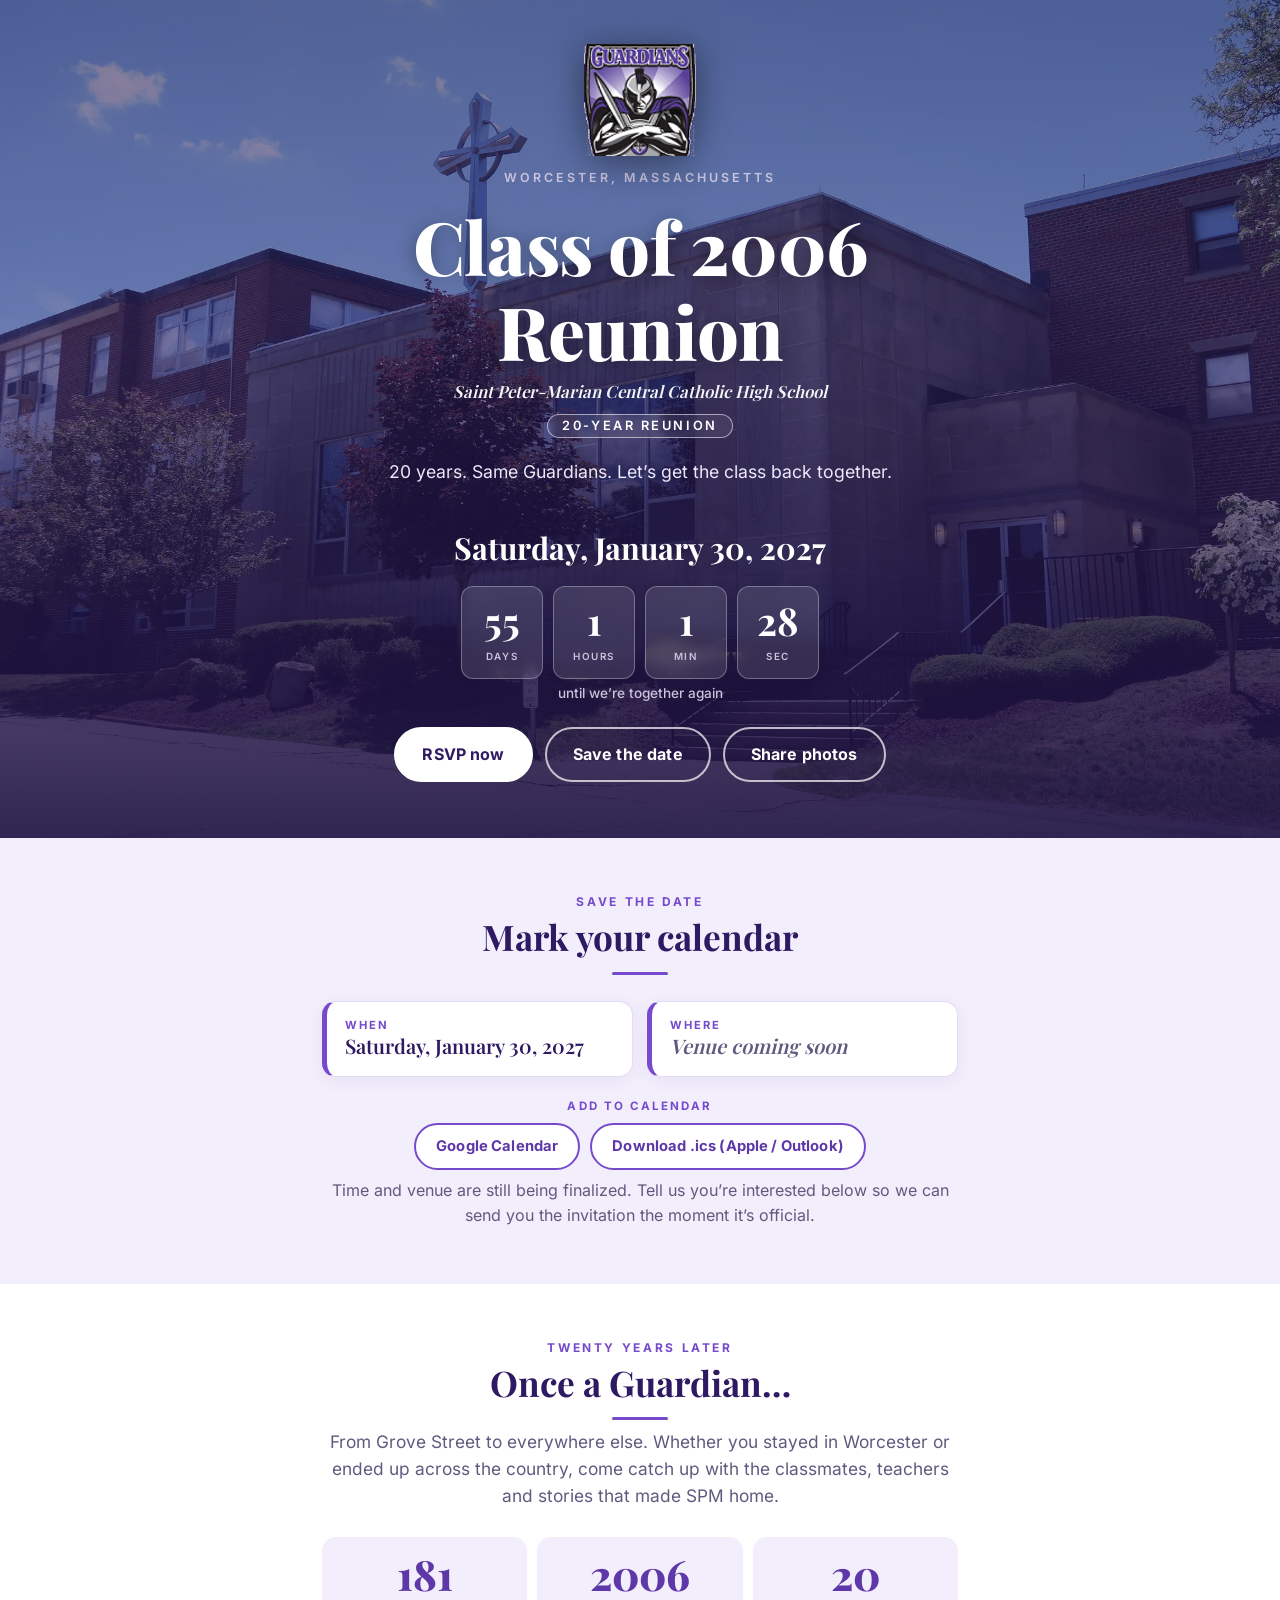
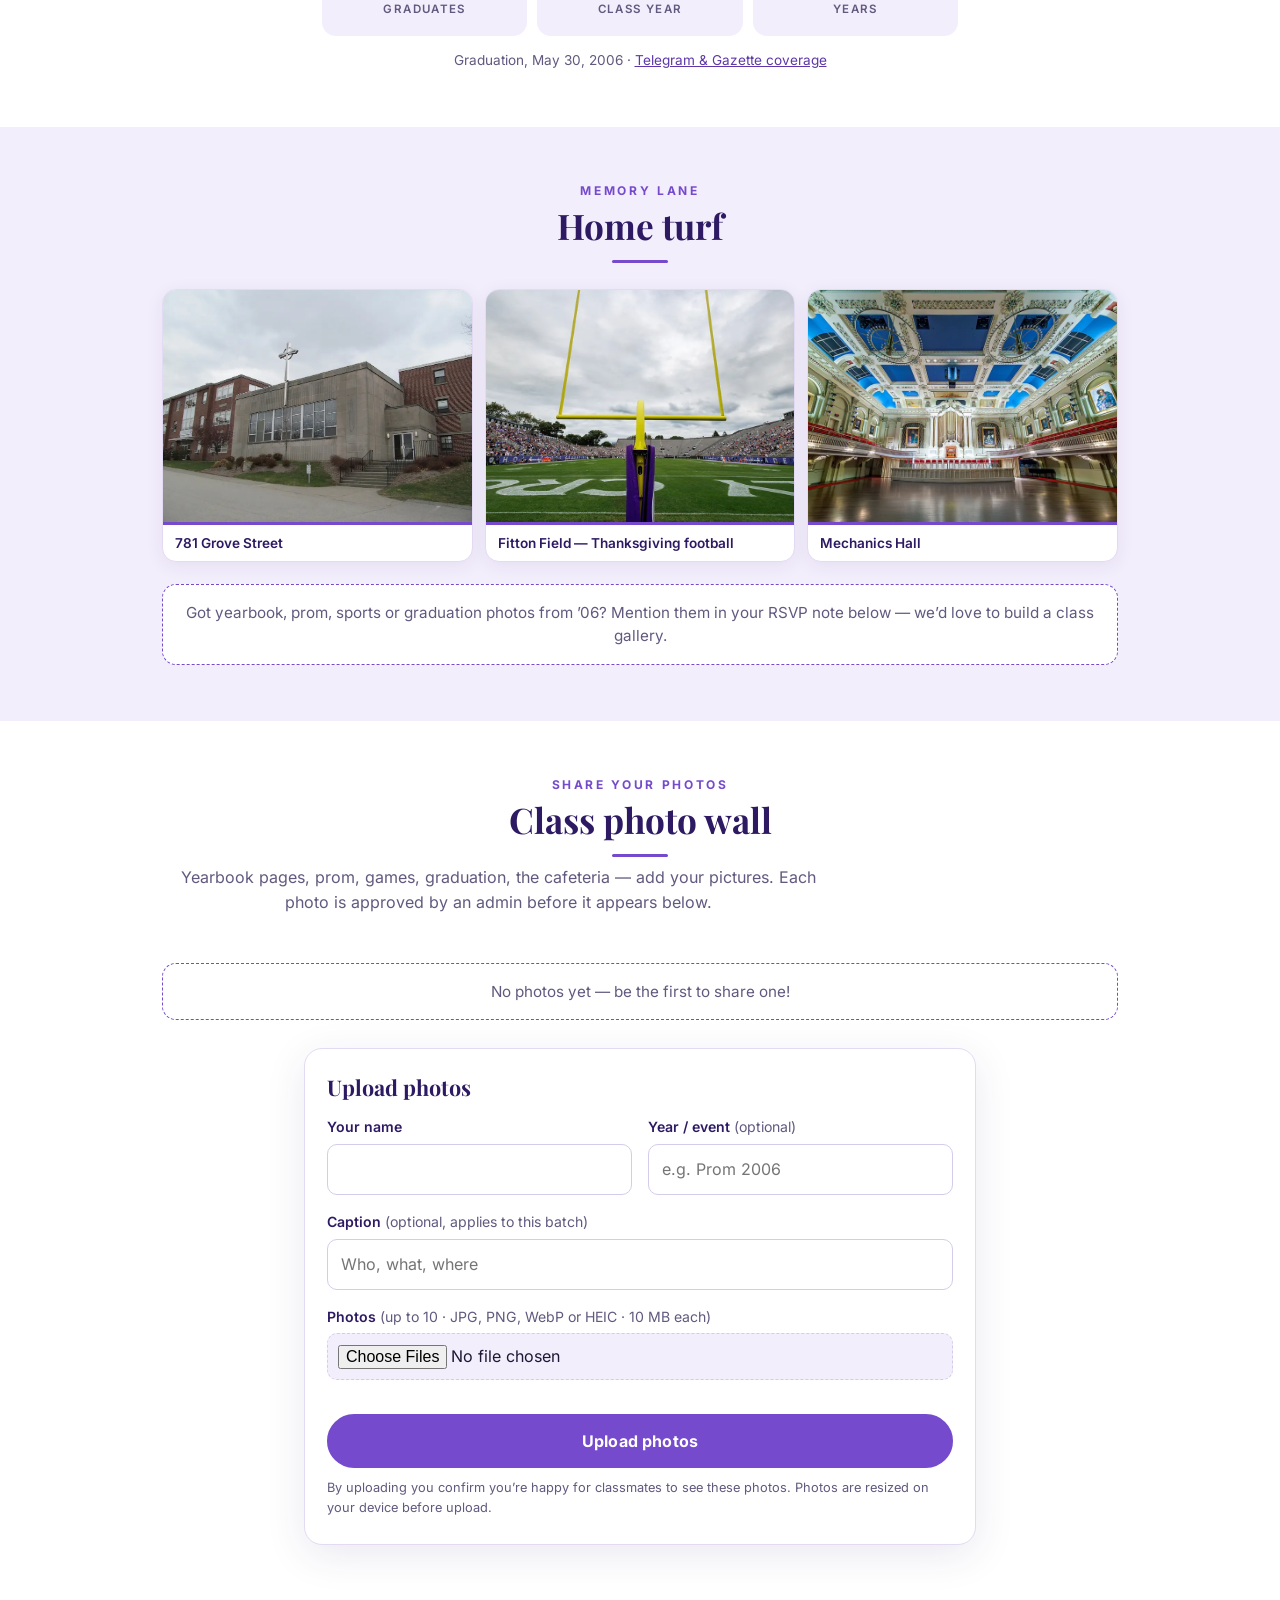
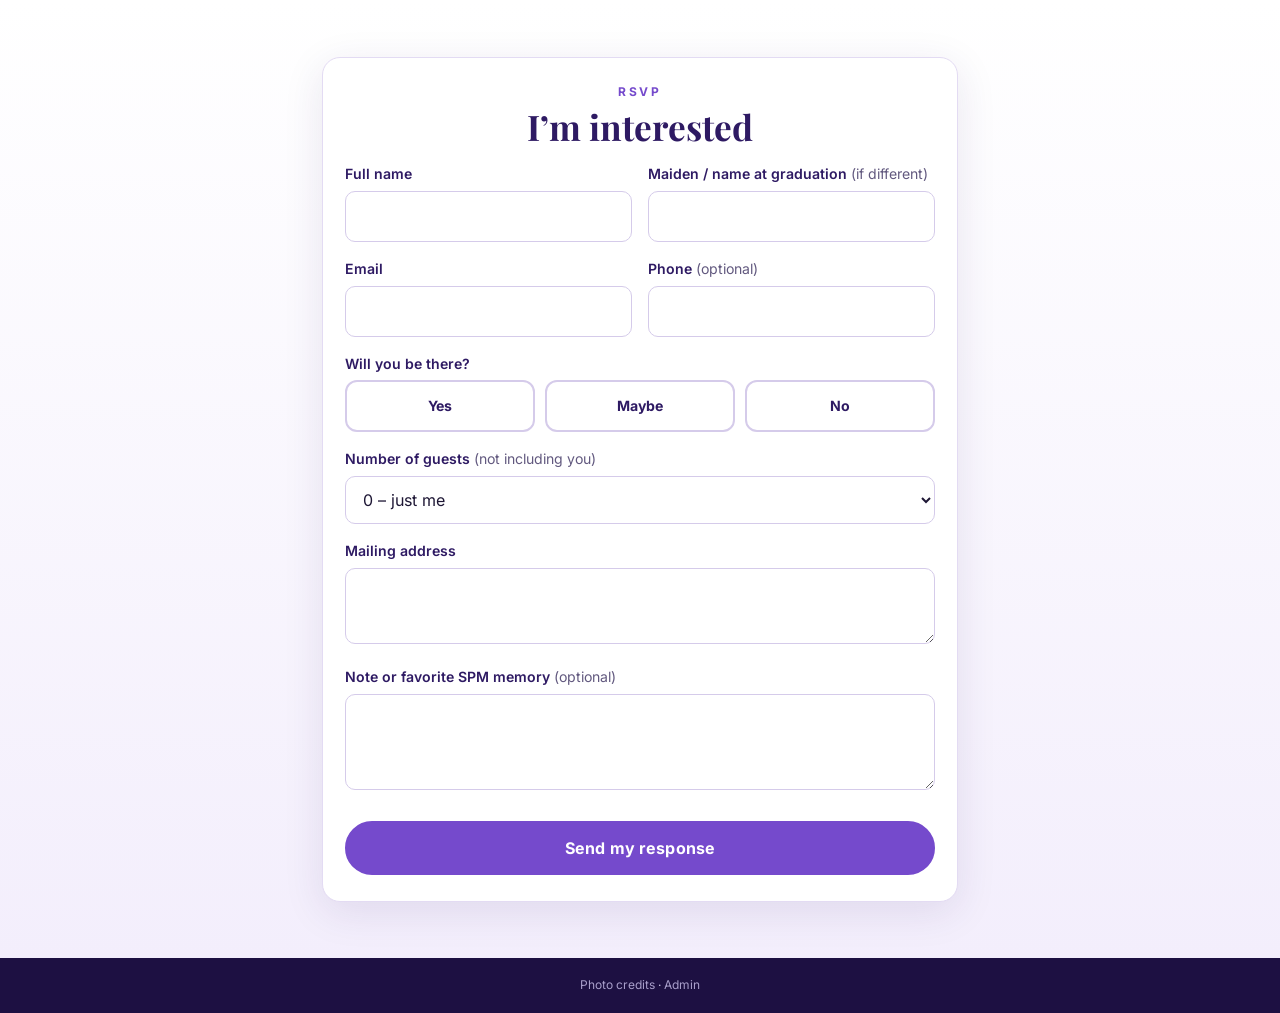
==== commit fb7ea0aa: "Rename Committee to Admin; add Admin footer link" ====
--- a/index.html
+++ b/index.html
@@ -95,7 +95,7 @@
         <div class="kicker">Share your photos</div>
         <h2>Class photo wall</h2>
         <div class="divider"></div>
-        <p class="sub narrow">Yearbook pages, prom, games, graduation, the cafeteria &mdash; add your pictures. The committee approves each photo before it appears below.</p>
+        <p class="sub narrow">Yearbook pages, prom, games, graduation, the cafeteria &mdash; add your pictures. Each photo is approved by an admin before it appears below.</p>
       </div>
       <div class="gal2" id="pgal" aria-live="polite"></div>
       <p class="photo-ask" id="pgal-empty" hidden>No photos yet &mdash; be the first to share one!</p>
@@ -174,7 +174,7 @@
   </section>
 </main>
 
-<footer class="mini"><a href="credits.html">Photo credits</a></footer>
+<footer class="mini"><a href="credits.html">Photo credits</a><span aria-hidden="true"> &middot; </span><a href="admin.html" rel="nofollow">Admin</a></footer>
 <script src="config.js"></script>
 <script src="app.js"></script>
 <script src="photos.js"></script>
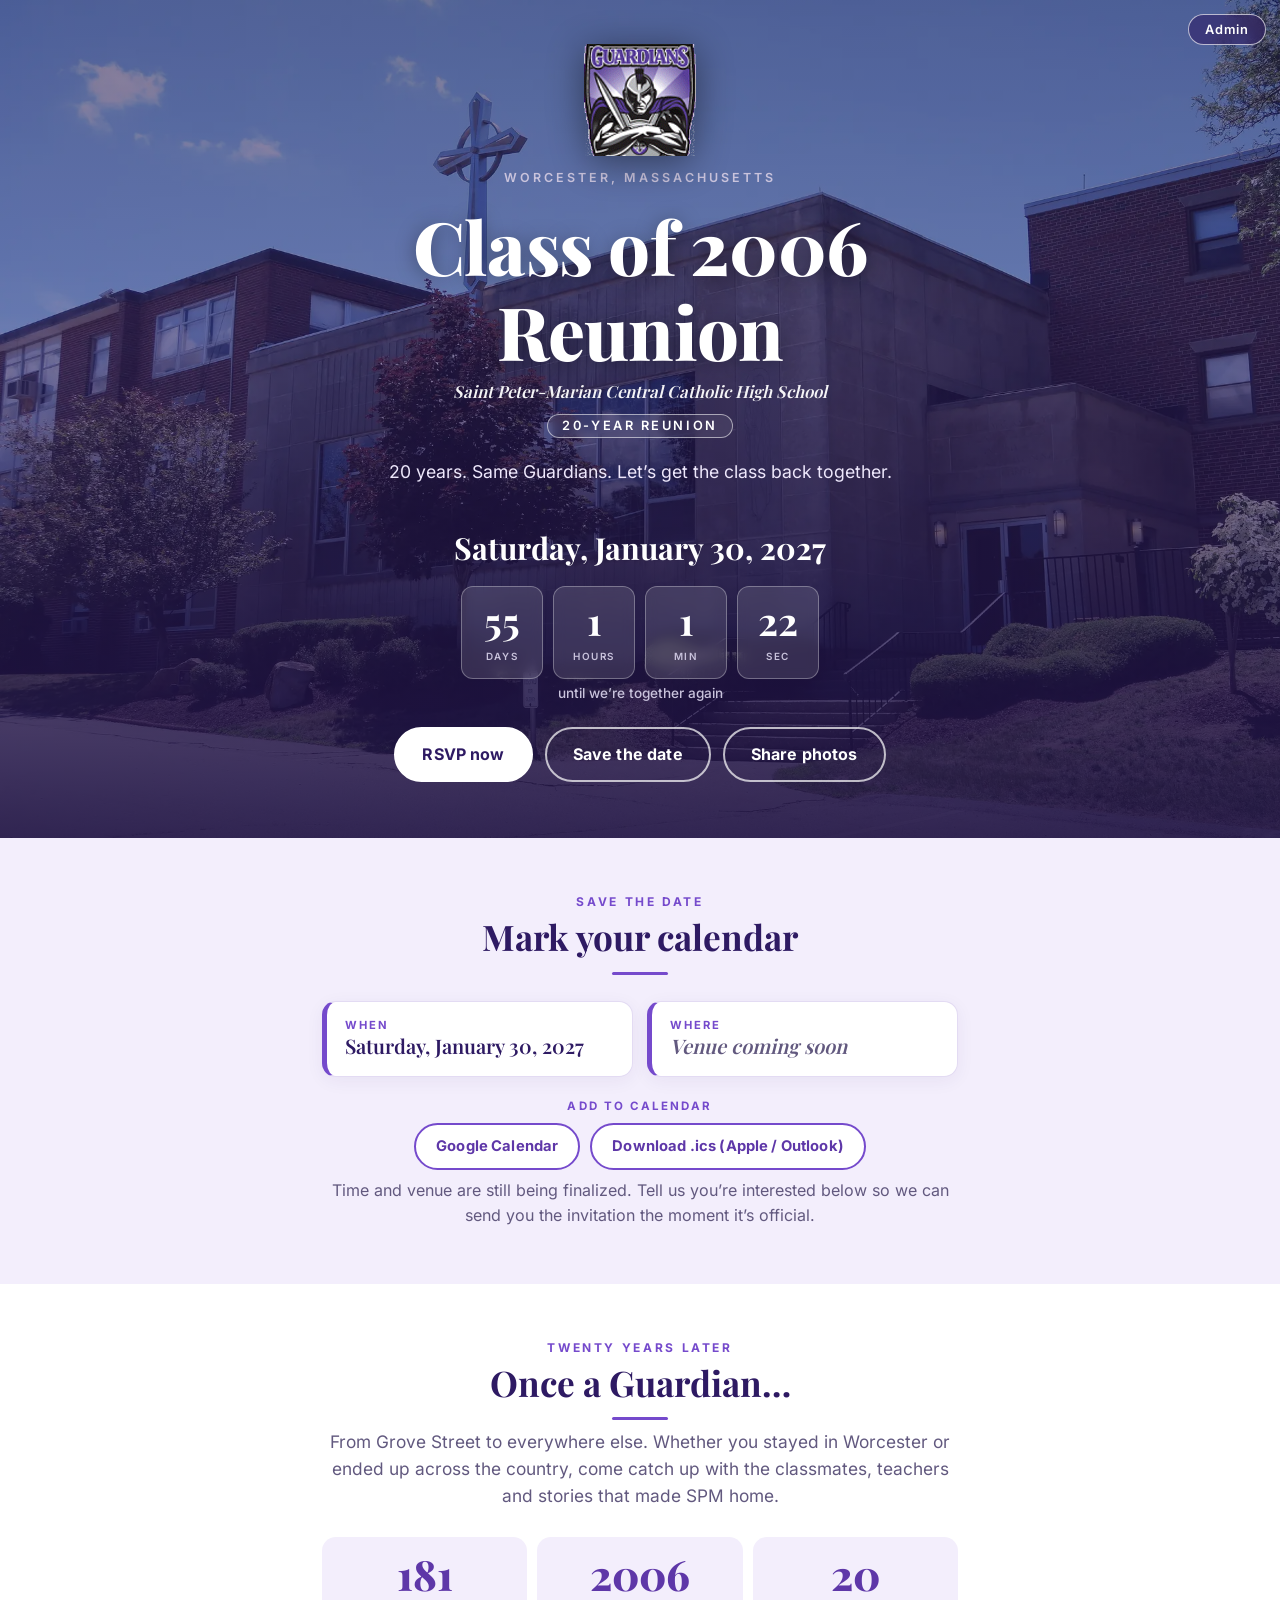
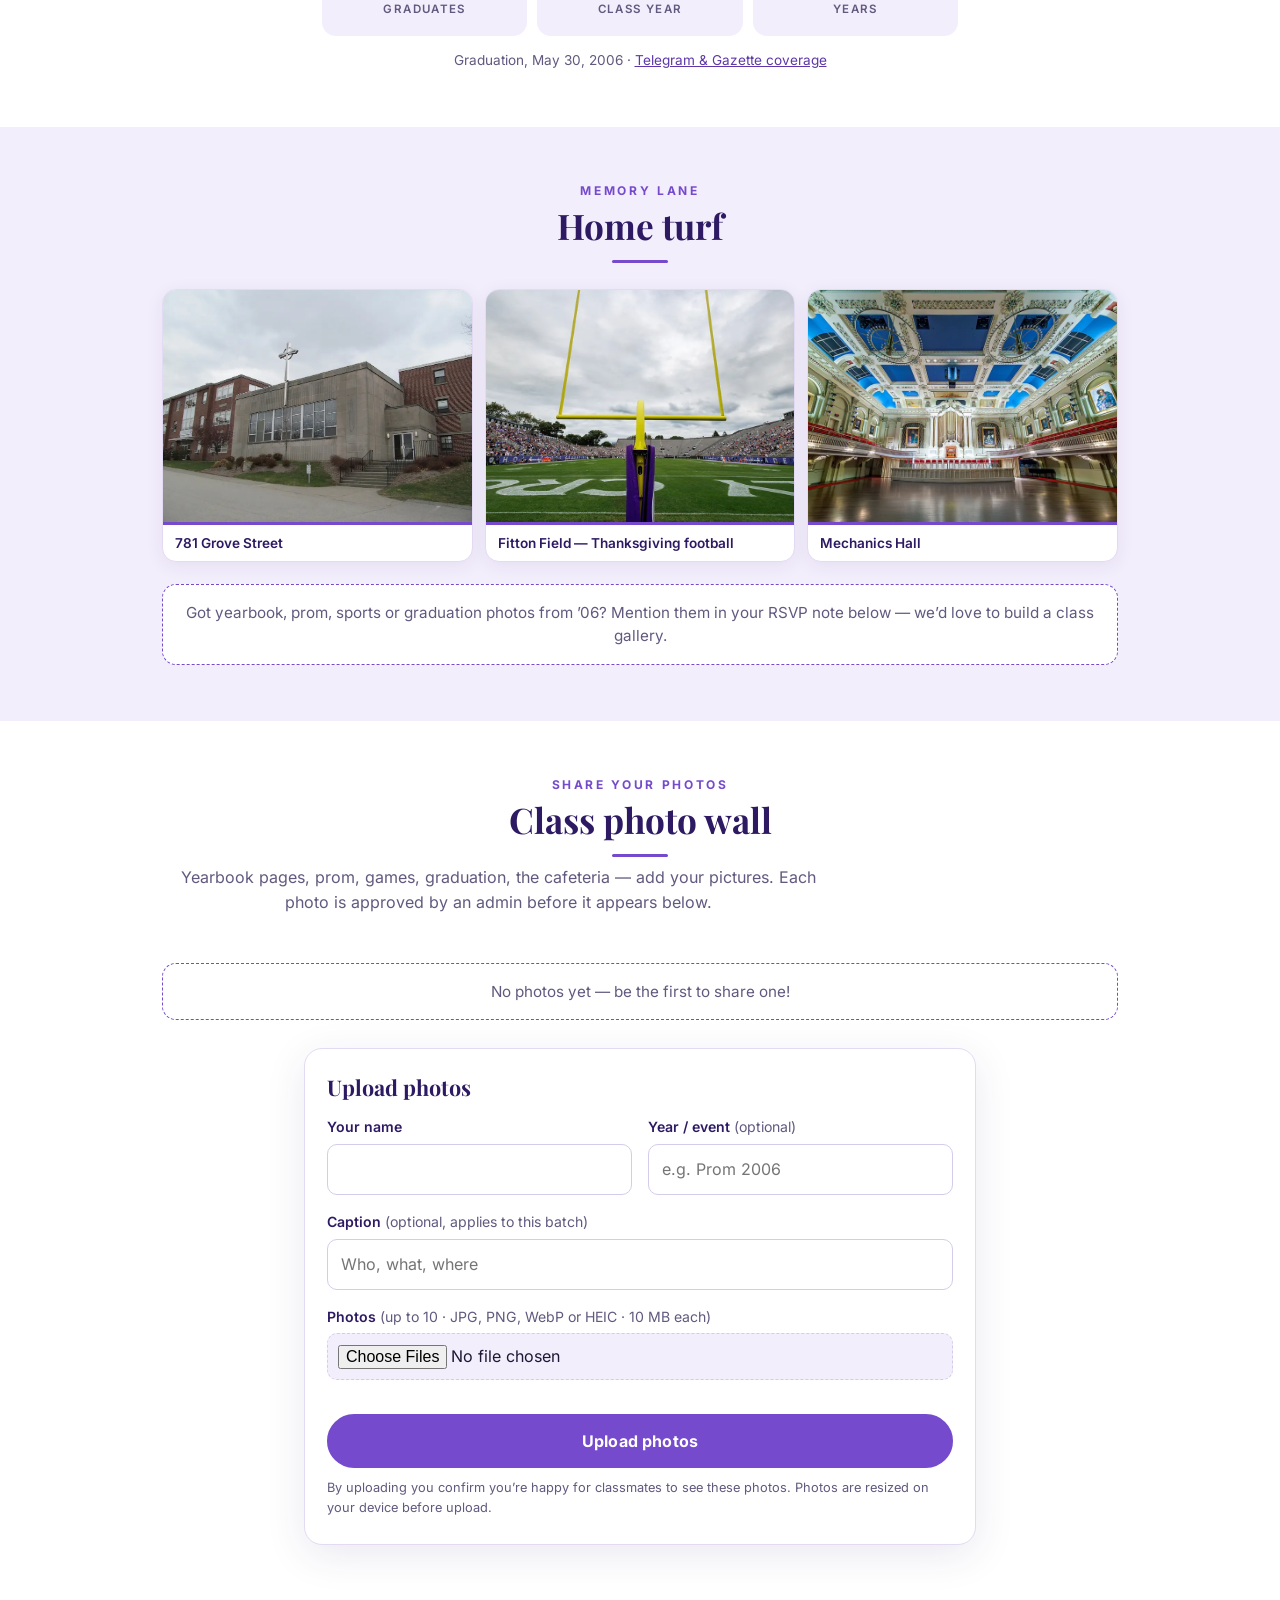
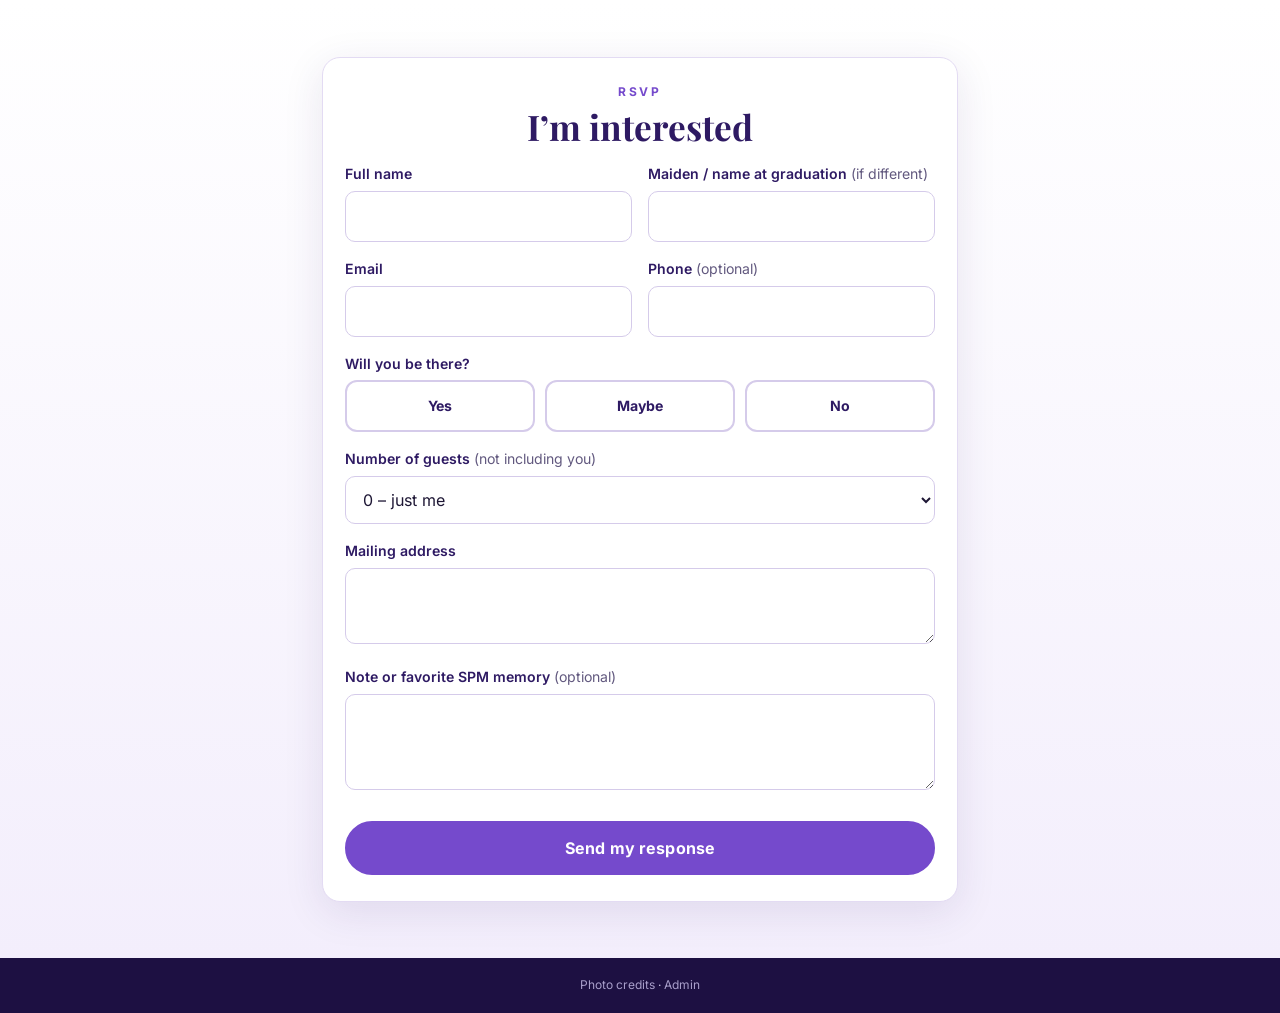
==== commit b5890725: "Admin button in hero top-right" ====
--- a/index.html
+++ b/index.html
@@ -16,6 +16,7 @@
 </head>
 <body>
 <header class="hero">
+  <a class="admin-btn" href="admin.html" rel="nofollow">Admin</a>
   <div class="hero-in">
     <div class="crest"><img src="img/guardians.webp" alt="Saint Peter-Marian Guardians shield" width="112" height="112"></div>
     <div class="eyebrow" id="loc">Worcester, Massachusetts</div>
--- a/style.css
+++ b/style.css
@@ -240,3 +240,5 @@
 .credits-page h2{margin:26px 0 8px;font-size:1.25rem}
 .credits-page ul{padding-left:1.2rem}
 .credits-page li{margin:.5em 0}
+.admin-btn{position:absolute;top:14px;right:14px;z-index:5;padding:7px 16px;border-radius:999px;font:600 .8rem var(--sans);letter-spacing:.06em;text-decoration:none;color:#fff;background:rgba(46,26,99,.55);border:1px solid rgba(255,255,255,.65);backdrop-filter:blur(6px);transition:.15s}
+.admin-btn:hover{background:#fff;color:var(--purple-d);border-color:#fff}
